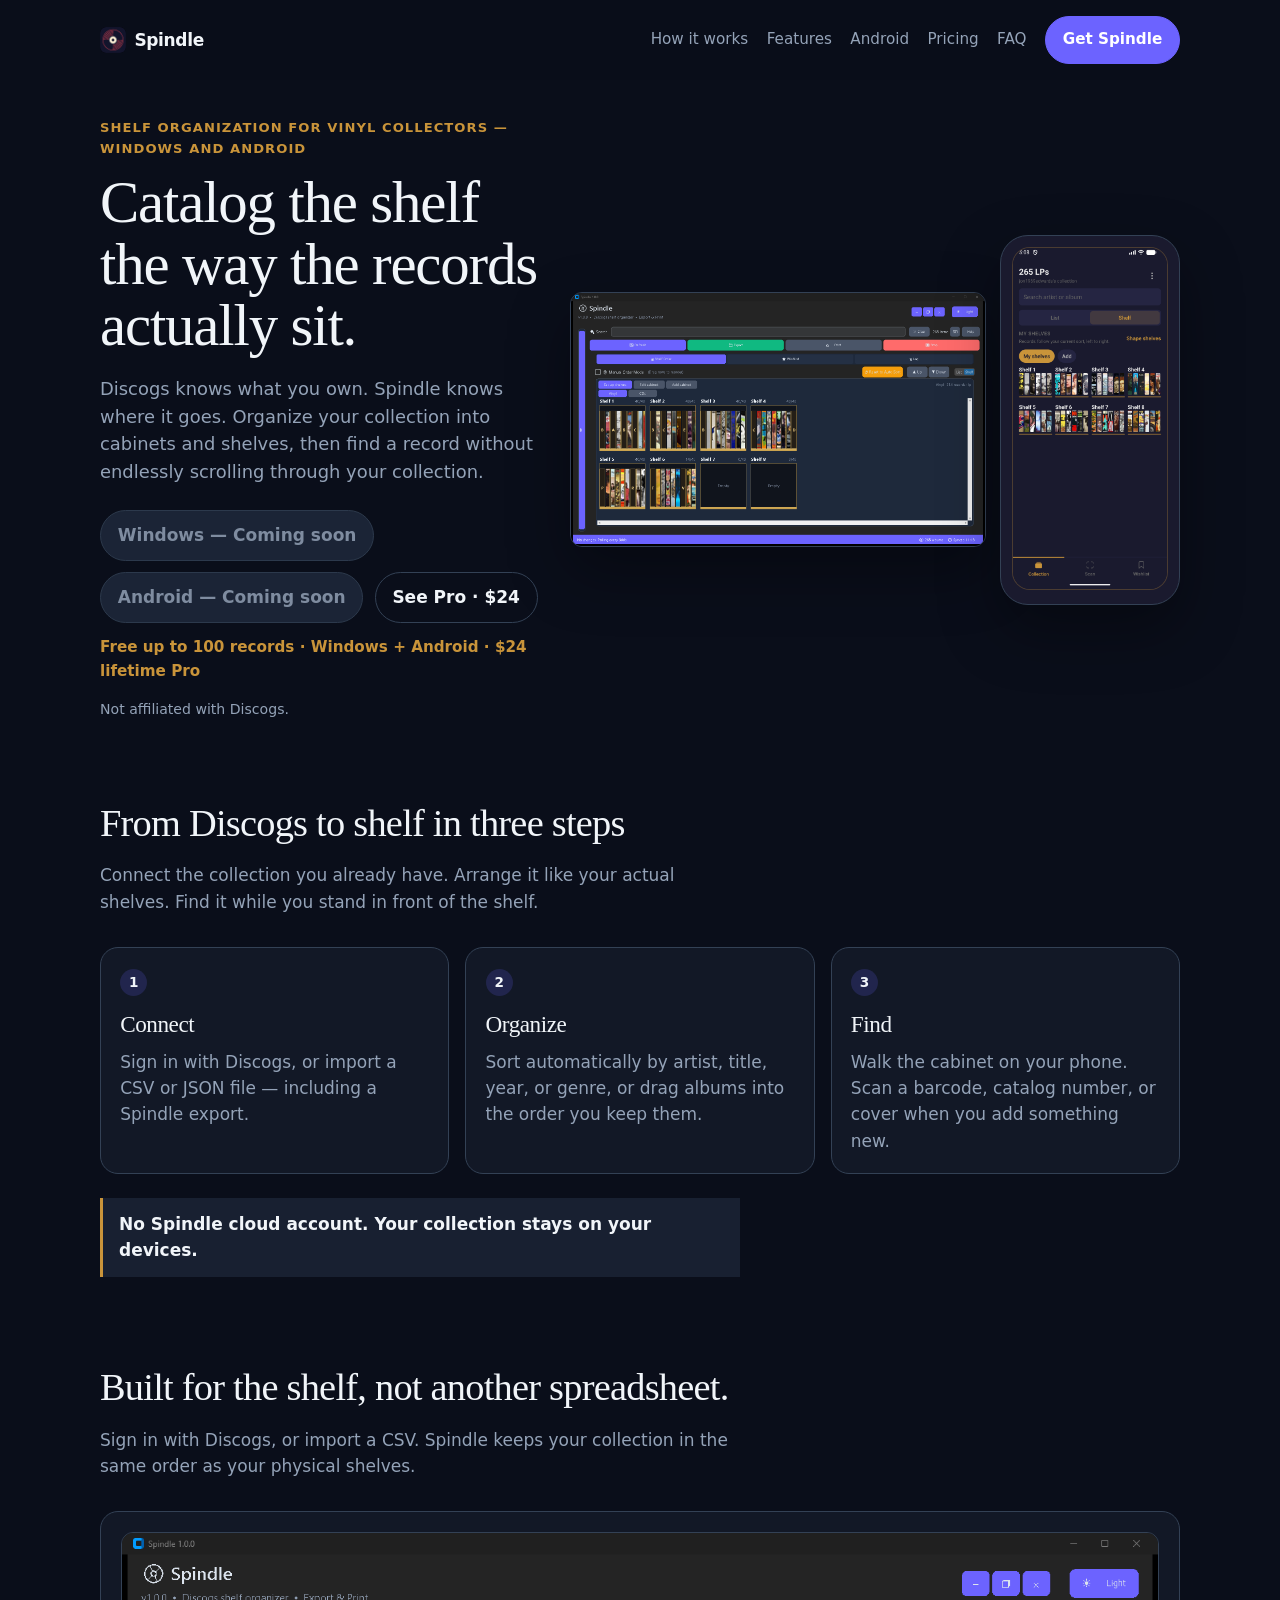
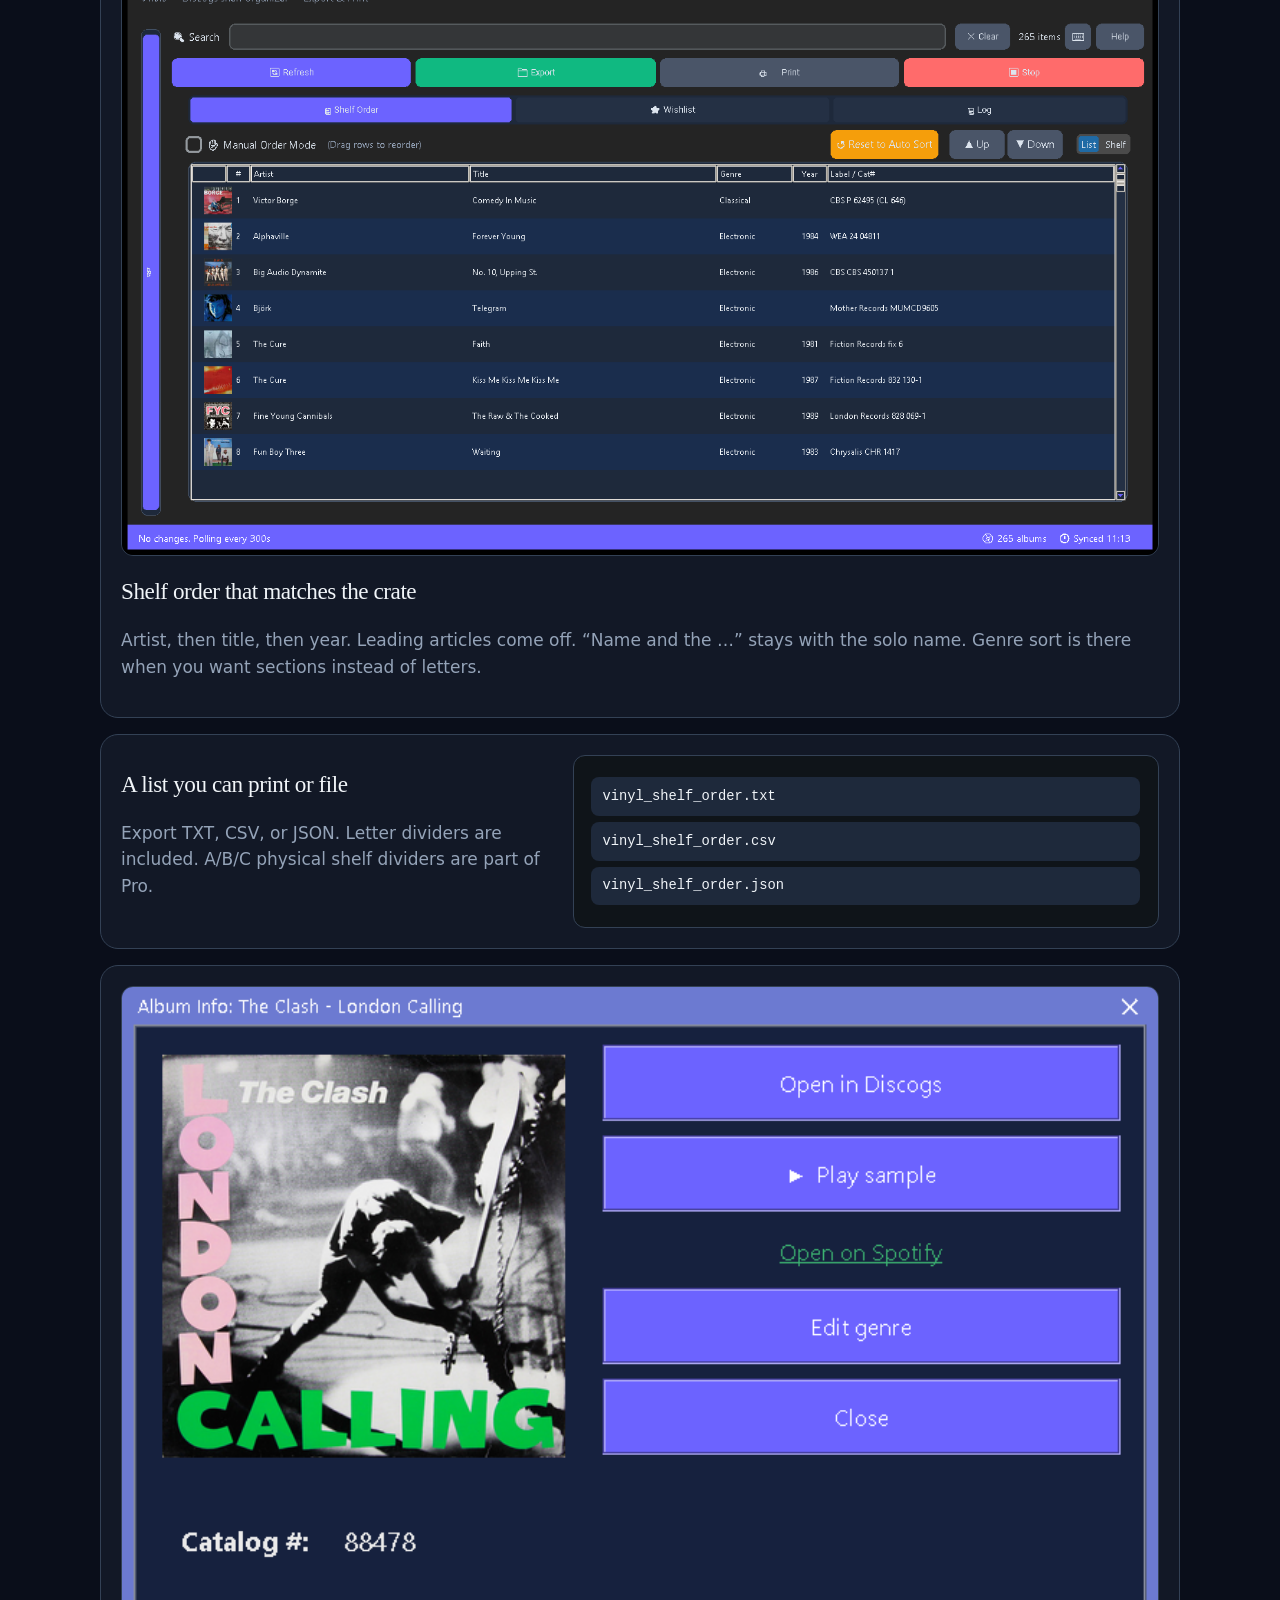
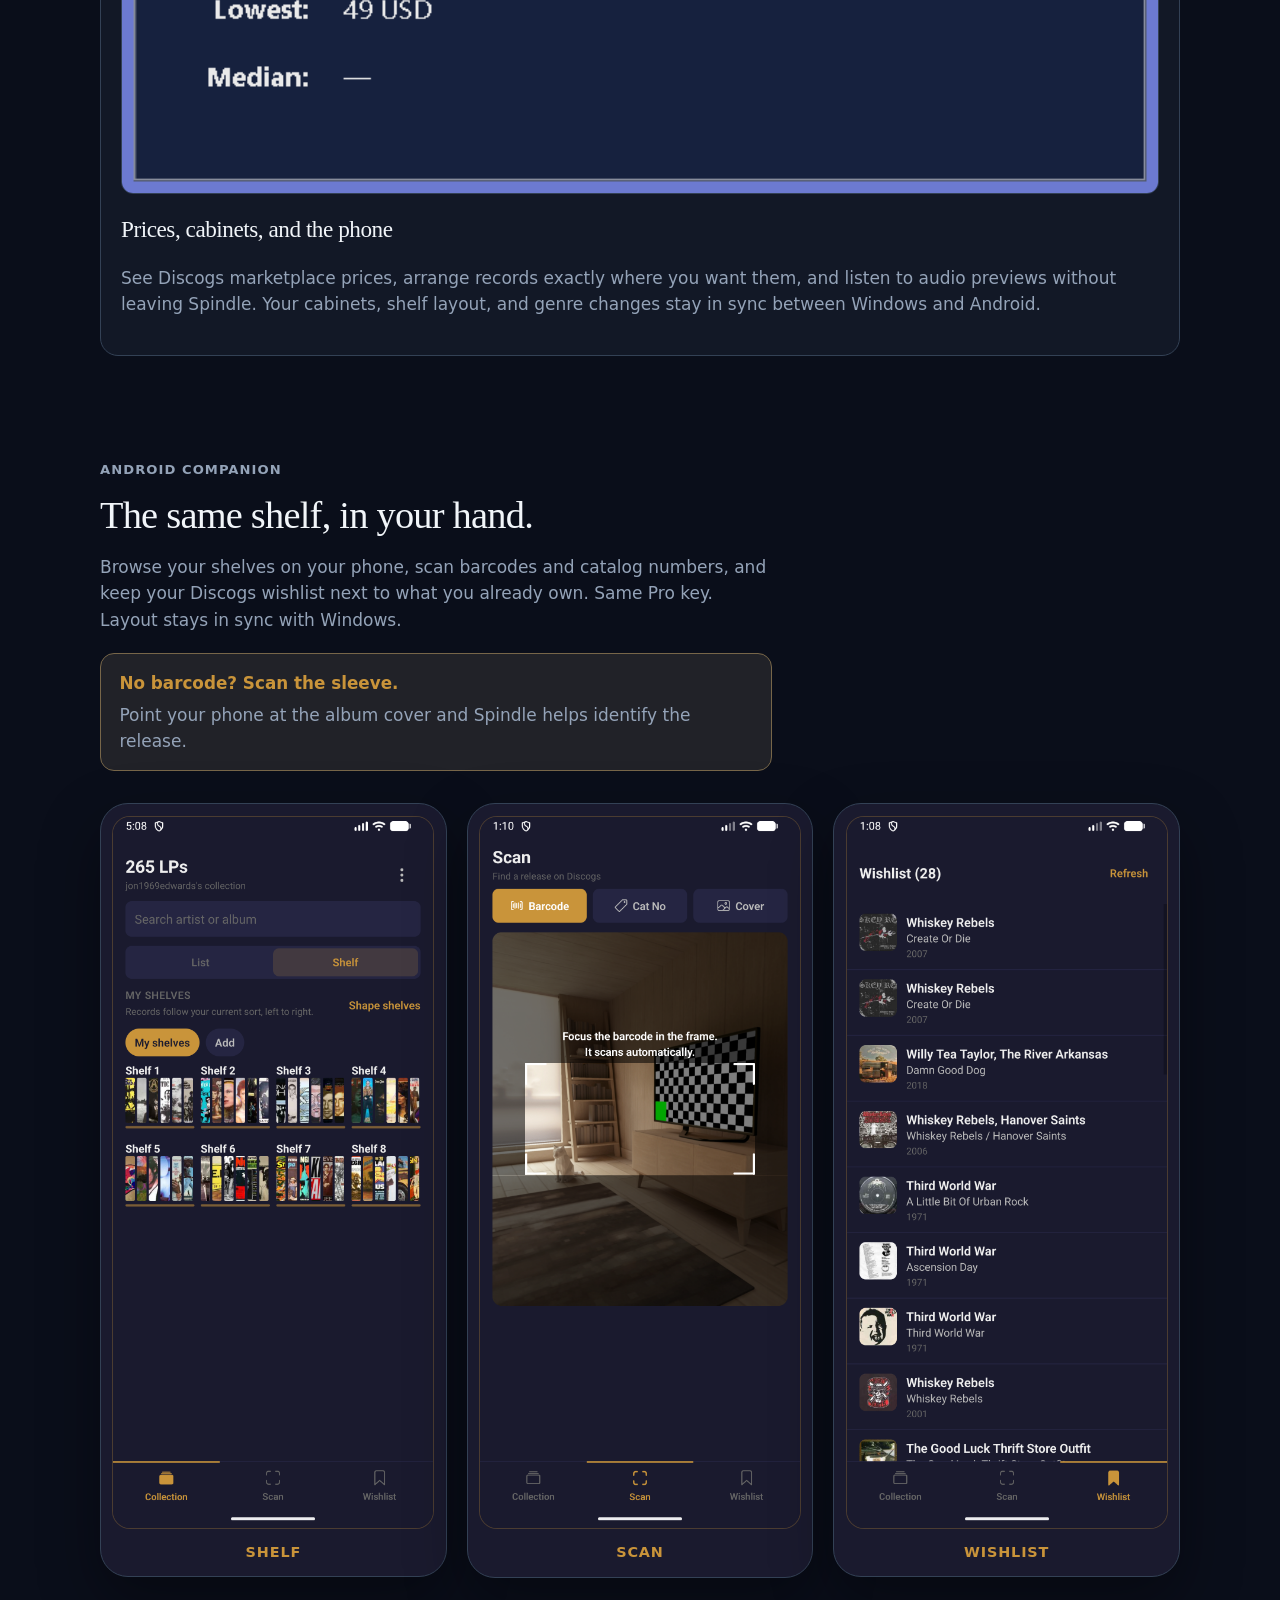
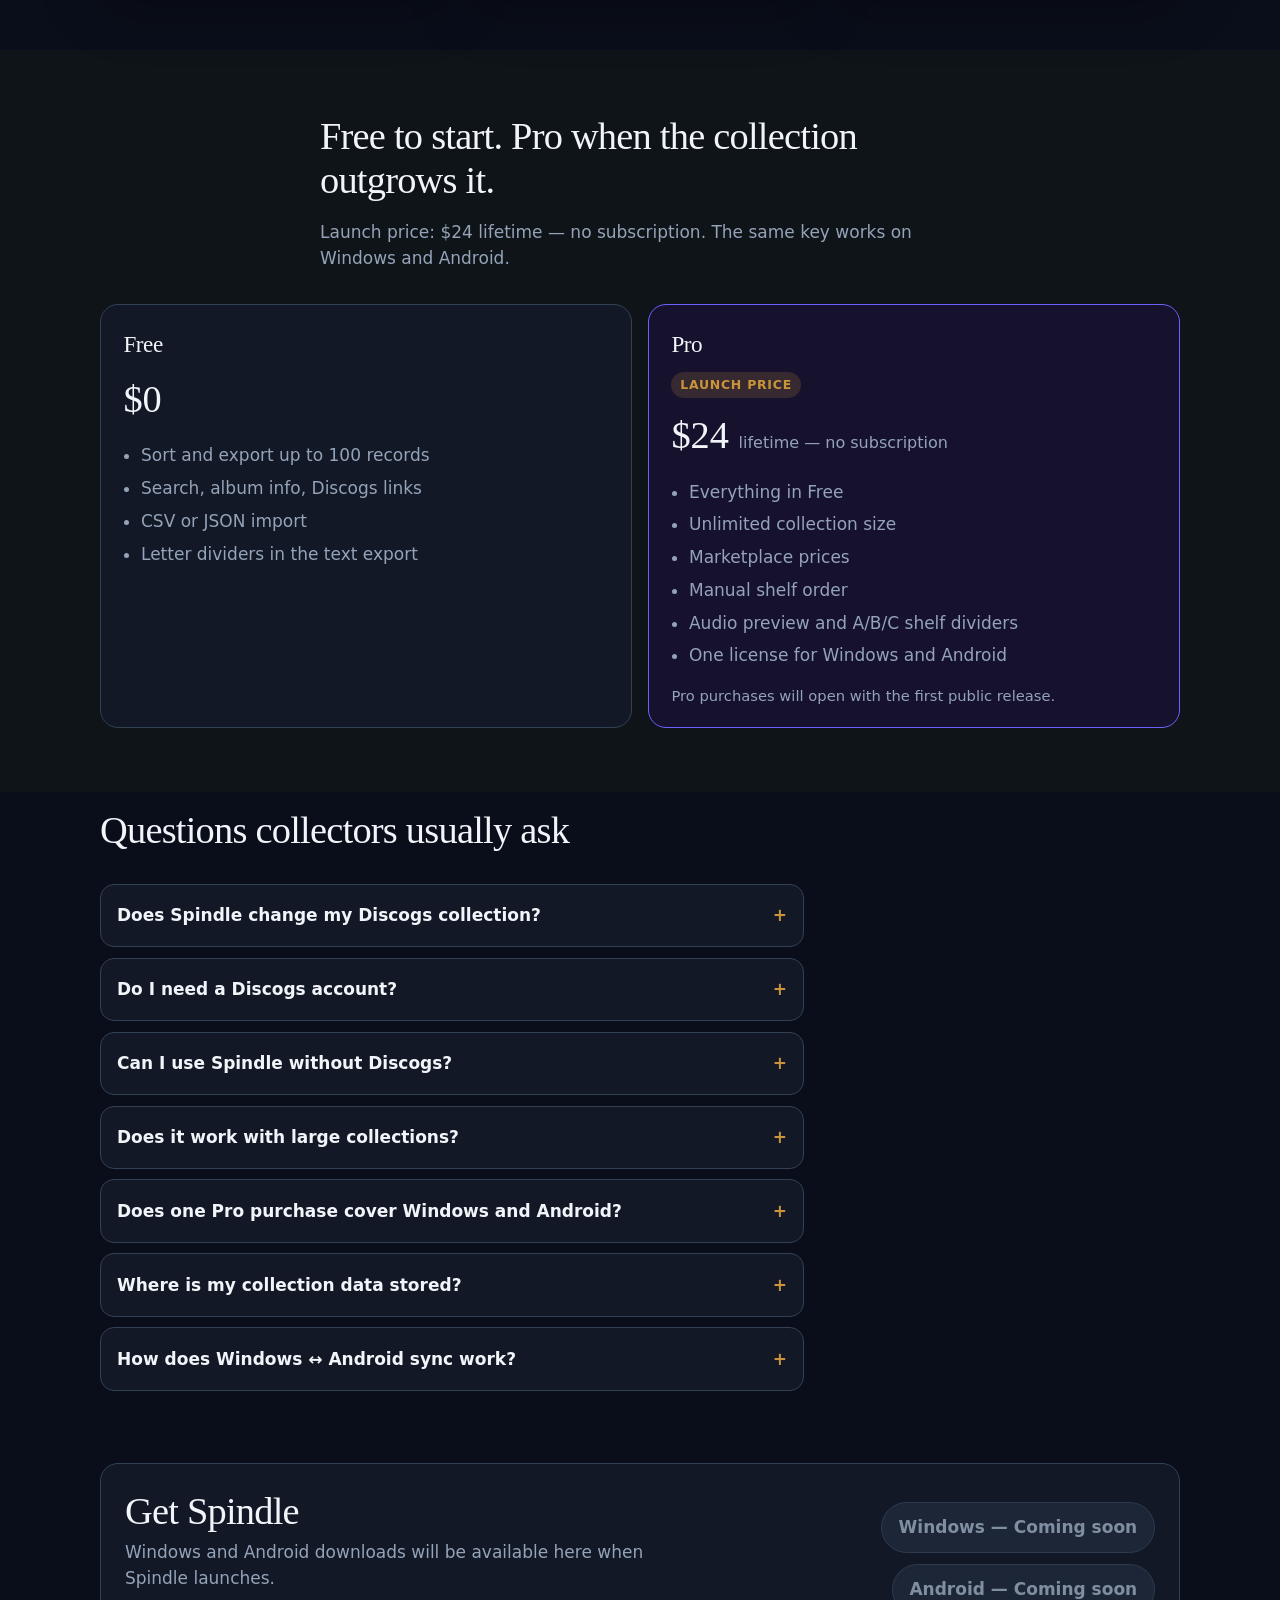
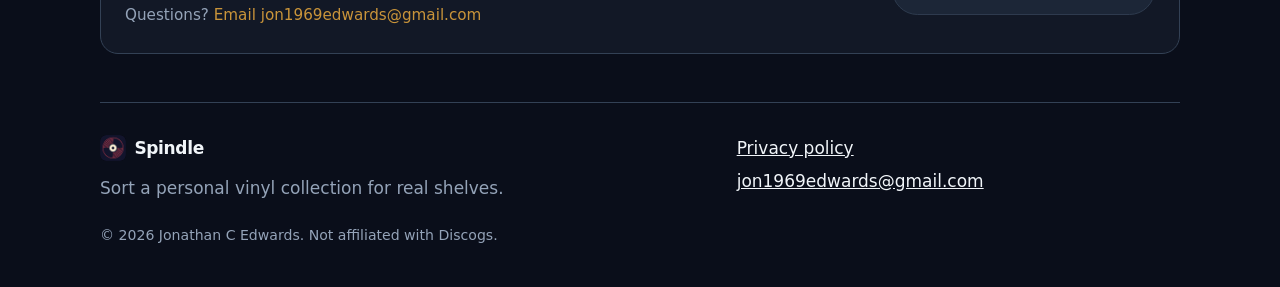
==== index.html @ 43e0a939 "Mark Pro as launch price: $24 lifetime. Co-authored-by: Cursor <cursoragent@cursor.com>" ====
<!DOCTYPE html>
<html lang="en">
<head>
  <meta charset="utf-8">
  <meta name="viewport" content="width=device-width, initial-scale=1">
  <title>Spindle — shelf order for your vinyl collection</title>
  <meta name="description" content="Discogs knows what you own. Spindle knows where it goes. Organize cabinets and shelves on Windows and Android. Free up to 100 records. Pro $24 once. Not affiliated with Discogs.">
  <link rel="canonical" href="https://jon1969edwards.github.io/spindle/">
  <meta name="theme-color" content="#0a0e1a">
  <meta property="og:type" content="website">
  <meta property="og:url" content="https://jon1969edwards.github.io/spindle/">
  <meta property="og:title" content="Spindle — shelf order for your vinyl collection">
  <meta property="og:description" content="Discogs knows what you own. Spindle knows where it goes. Organize cabinets and shelves on Windows and Android. Free up to 100 records. Pro $24 once.">
  <meta property="og:image" content="https://jon1969edwards.github.io/spindle/assets/shelf.png">
  <meta name="twitter:card" content="summary_large_image">
  <meta name="twitter:title" content="Spindle — shelf order for your vinyl collection">
  <meta name="twitter:description" content="Discogs knows what you own. Spindle knows where it goes. Organize cabinets and shelves on Windows and Android. Free up to 100 records. Pro $24 once.">
  <meta name="twitter:image" content="https://jon1969edwards.github.io/spindle/assets/shelf.png">
  <link rel="icon" href="assets/logo-mark.png" type="image/png">
  <link rel="stylesheet" href="styles.css">
</head>
<body>
  <header class="site-header">
    <a class="brand" href="index.html">
      <img class="brand-mark" src="assets/logo-mark.png" alt="">
      Spindle
    </a>
    <button type="button" class="nav-toggle" aria-expanded="false" aria-controls="site-nav" aria-label="Open menu">
      <span class="nav-toggle-bars" aria-hidden="true"></span>
    </button>
    <nav class="nav" id="site-nav">
      <a href="#how">How it works</a>
      <a href="#product">Features</a>
      <a href="#phone">Android</a>
      <a href="#pricing">Pricing</a>
      <a href="#faq">FAQ</a>
      <a class="nav-cta" href="#download">Get Spindle</a>
    </nav>
  </header>

  <main>
    <section class="hero">
      <div class="hero-copy">
        <p class="eyebrow">Shelf organization for vinyl collectors — Windows and Android</p>
        <h1>Catalog the shelf the way the records actually sit.</h1>
        <p class="lede">
          Discogs knows what you own. Spindle knows where it goes.
          Organize your collection into cabinets and shelves, then find a
          record without endlessly scrolling through your collection.
        </p>
        <div class="hero-actions">
          <span class="button button-disabled" aria-disabled="true">Windows — Coming soon</span>
          <span class="button button-disabled" aria-disabled="true">Android — Coming soon</span>
          <a class="button button-ghost" href="#pricing">See Pro · $24</a>
        </div>
        <p class="hero-meta">Free up to 100 records · Windows + Android · $24 lifetime Pro</p>
        <p class="fine">Not affiliated with Discogs.</p>
      </div>
      <div class="hero-pair">
        <a class="zoom" href="assets/shelf.png" data-zoom aria-label="View larger: Spindle cabinet view with record spines on eight shelves">
          <img class="shot" src="assets/shelf.png" alt="Spindle cabinet view with record spines on eight shelves">
        </a>
        <a class="zoom hero-phone" href="assets/phone-cabinet.png" data-zoom aria-label="View larger: Spindle phone cabinet with Kallax-style shelves">
          <span class="phone-frame">
            <img src="assets/phone-cabinet.png" alt="Spindle phone cabinet view with eight Kallax-style shelves">
          </span>
        </a>
      </div>
    </section>

    <section id="how" class="section">
      <div class="section-intro">
        <h2>From Discogs to shelf in three steps</h2>
        <p>Connect the collection you already have. Arrange it like your actual shelves. Find it while you stand in front of the shelf.</p>
      </div>
      <ol class="steps">
        <li>
          <h3>Connect</h3>
          <p>Sign in with Discogs, or import a CSV or JSON file — including a Spindle export.</p>
        </li>
        <li>
          <h3>Organize</h3>
          <p>Sort automatically by artist, title, year, or genre, or drag albums into the order you keep them.</p>
        </li>
        <li>
          <h3>Find</h3>
          <p>Walk the cabinet on your phone. Scan a barcode, catalog number, or cover when you add something new.</p>
        </li>
      </ol>
      <p class="trust-line">No Spindle cloud account. Your collection stays on your devices.</p>
    </section>

    <section id="product" class="section">
      <div class="section-intro">
        <h2>Built for the shelf, not another spreadsheet.</h2>
        <p>Sign in with Discogs, or import a CSV. Spindle keeps your collection in the same order as your physical shelves.</p>
      </div>
      <div class="features">
        <article class="feature">
          <a class="zoom" href="assets/collection-list.png" data-zoom aria-label="View larger: Spindle collection list sorted by artist">
            <img class="shot" src="assets/collection-list.png" alt="Spindle collection list sorted by artist">
          </a>
          <div>
            <h3>Shelf order that matches the crate</h3>
            <p>Artist, then title, then year. Leading articles come off. “Name and the …” stays with the solo name. Genre sort is there when you want sections instead of letters.</p>
          </div>
        </article>
        <article class="feature feature-flip">
          <div class="feature-visual export-card" aria-hidden="true">
            <p class="file">vinyl_shelf_order.txt</p>
            <p class="file">vinyl_shelf_order.csv</p>
            <p class="file">vinyl_shelf_order.json</p>
          </div>
          <div>
            <h3>A list you can print or file</h3>
            <p>Export TXT, CSV, or JSON. Letter dividers are included. A/B/C physical shelf dividers are part of Pro.</p>
          </div>
        </article>
        <article class="feature">
          <a class="zoom" href="assets/album-detail.png" data-zoom aria-label="View larger: Album detail for The Clash, London Calling, with a marketplace low of 49 USD">
            <img class="shot" src="assets/album-detail.png" alt="Album detail for The Clash, London Calling, with a marketplace low of 49 USD">
          </a>
          <div>
            <h3>Prices, cabinets, and the phone</h3>
            <p>See Discogs marketplace prices, arrange records exactly where you want them, and listen to audio previews without leaving Spindle. Your cabinets, shelf layout, and genre changes stay in sync between Windows and Android.</p>
          </div>
        </article>
      </div>
    </section>

    <section id="phone" class="section section-phone">
      <div class="section-intro">
        <p class="eyebrow">Android companion</p>
        <h2>The same shelf, in your hand.</h2>
        <p>
          Browse your shelves on your phone, scan barcodes and catalog numbers,
          and keep your Discogs wishlist next to what you already own. Same Pro
          key. Layout stays in sync with Windows.
        </p>
        <aside class="callout">
          <h3>No barcode? Scan the sleeve.</h3>
          <p>Point your phone at the album cover and Spindle helps identify the release.</p>
        </aside>
      </div>
      <div class="phone-row">
        <figure class="phone-frame">
          <a class="zoom" href="assets/phone-cabinet.png" data-zoom aria-label="View larger: Spindle phone cabinet with Kallax-style shelves">
            <img src="assets/phone-cabinet.png" alt="Spindle phone cabinet view with eight Kallax-style shelves">
          </a>
          <figcaption>Shelf</figcaption>
        </figure>
        <figure class="phone-frame">
          <a class="zoom" href="assets/phone-scan.png" data-zoom aria-label="View larger: Spindle phone barcode scanner pointed at a release">
            <img src="assets/phone-scan.png" alt="Spindle phone barcode scanner pointed at a release">
          </a>
          <figcaption>Scan</figcaption>
        </figure>
        <figure class="phone-frame">
          <a class="zoom" href="assets/phone-wishlist.png" data-zoom aria-label="View larger: Spindle phone wishlist with Discogs wantlist albums">
            <img src="assets/phone-wishlist.png" alt="Spindle phone wishlist with Discogs wantlist albums">
          </a>
          <figcaption>Wishlist</figcaption>
        </figure>
      </div>
    </section>

    <section id="pricing" class="section section-tint">
      <div class="section-intro">
        <h2>Free to start. Pro when the collection outgrows it.</h2>
        <p>Launch price: $24 lifetime — no subscription. The same key works on Windows and Android.</p>
      </div>
      <div class="plans">
        <article class="plan">
          <h3>Free</h3>
          <p class="plan-price">$0</p>
          <ul>
            <li>Sort and export up to 100 records</li>
            <li>Search, album info, Discogs links</li>
            <li>CSV or JSON import</li>
            <li>Letter dividers in the text export</li>
          </ul>
        </article>
        <article class="plan plan-pro">
          <h3>Pro</h3>
          <p class="plan-badge">Launch price</p>
          <p class="plan-price">$24 <span>lifetime — no subscription</span></p>
          <ul>
            <li>Everything in Free</li>
            <li>Unlimited collection size</li>
            <li>Marketplace prices</li>
            <li>Manual shelf order</li>
            <li>Audio preview and A/B/C shelf dividers</li>
            <li>One license for Windows and Android</li>
          </ul>
          <p class="plan-note">Pro purchases will open with the first public release.</p>
        </article>
      </div>
    </section>

    <section id="faq" class="section">
      <div class="section-intro">
        <h2>Questions collectors usually ask</h2>
      </div>
      <div class="faq">
        <details>
          <summary>Does Spindle change my Discogs collection?</summary>
          <p>Spindle does not add or remove records from your Discogs collection. However, when syncing shelf layouts and genre changes between devices, Spindle may update collection notes associated with your records.</p>
        </details>
        <details>
          <summary>Do I need a Discogs account?</summary>
          <p>No. You can import a CSV or JSON file and organize your collection without signing in to Discogs. Discogs sign-in is optional when you want live sync and marketplace prices.</p>
        </details>
        <details>
          <summary>Can I use Spindle without Discogs?</summary>
          <p>Yes. Catalog without Discogs on the phone, or import a spreadsheet. Spindle exports work as-is.</p>
        </details>
        <details>
          <summary>Does it work with large collections?</summary>
          <p>Free covers up to 100 records. Pro unlocks unlimited size for bigger cabinets.</p>
        </details>
        <details>
          <summary>Does one Pro purchase cover Windows and Android?</summary>
          <p>Yes. One $24 key unlocks both. No second subscription.</p>
        </details>
        <details>
          <summary>Where is my collection data stored?</summary>
          <p>On your computer and phone. Spindle does not run a cloud account for your collection. See the <a href="privacy.html">privacy policy</a> for details.</p>
        </details>
        <details>
          <summary>How does Windows ↔ Android sync work?</summary>
          <p>Your cabinets, shelf layout, and genre edits stay aligned between apps. Spindle can use Discogs collection notes as the bridge so you do not need a Spindle server — details are in the app docs when you connect Discogs.</p>
        </details>
      </div>
    </section>

    <section id="download" class="section cta-band">
      <div>
        <h2>Get Spindle</h2>
        <p>Windows and Android downloads will be available here when Spindle launches.</p>
        <p class="cta-contact">Questions? <a href="mailto:jon1969edwards@gmail.com">Email jon1969edwards@gmail.com</a></p>
      </div>
      <div class="cta-actions">
        <span class="button button-disabled" aria-disabled="true">Windows — Coming soon</span>
        <span class="button button-disabled" aria-disabled="true">Android — Coming soon</span>
      </div>
    </section>
  </main>

  <footer class="site-footer">
    <div>
      <a class="brand" href="index.html">
        <img class="brand-mark" src="assets/logo-mark.png" alt="">
        Spindle
      </a>
      <p>Sort a personal vinyl collection for real shelves.</p>
    </div>
    <div>
      <a href="privacy.html">Privacy policy</a>
      <a href="mailto:jon1969edwards@gmail.com">jon1969edwards@gmail.com</a>
    </div>
    <p class="fine">© 2026 Jonathan C Edwards. Not affiliated with Discogs.</p>
  </footer>

  <dialog class="lightbox" id="lightbox" aria-label="Enlarged screenshot">
    <button type="button" class="lightbox-close" aria-label="Close">Close</button>
    <img alt="">
  </dialog>
  <script>
    (function () {
      var box = document.getElementById("lightbox");
      var img = box.querySelector("img");
      var closeBtn = box.querySelector(".lightbox-close");
      document.querySelectorAll("[data-zoom]").forEach(function (link) {
        link.addEventListener("click", function (event) {
          event.preventDefault();
          var thumb = link.querySelector("img");
          img.src = link.getAttribute("href");
          img.alt = thumb ? thumb.getAttribute("alt") || "" : "";
          box.showModal();
        });
      });
      closeBtn.addEventListener("click", function () { box.close(); });
      box.addEventListener("click", function (event) {
        if (event.target === box) box.close();
      });
      box.addEventListener("close", function () {
        img.removeAttribute("src");
        img.alt = "";
      });

      var toggle = document.querySelector(".nav-toggle");
      var nav = document.getElementById("site-nav");
      if (toggle && nav) {
        function setOpen(open) {
          toggle.setAttribute("aria-expanded", open ? "true" : "false");
          toggle.setAttribute("aria-label", open ? "Close menu" : "Open menu");
          document.body.classList.toggle("nav-open", open);
        }
        toggle.addEventListener("click", function () {
          setOpen(toggle.getAttribute("aria-expanded") !== "true");
        });
        nav.querySelectorAll("a").forEach(function (link) {
          link.addEventListener("click", function () { setOpen(false); });
        });
      }
    })();
  </script>
</body>
</html>
---- styles.css ----
:root {
  color-scheme: dark;
  --bg: #0a0e1a;
  --paper: #121826;
  --panel: #1e293b;
  --ink: #f1f5f9;
  --muted: #94a3b8;
  --line: #334155;
  --gold: #c9943a;
  --accent: #6c63ff;
  --accent-hover: #5a52d5;
  --shadow: 0 24px 60px rgba(0, 0, 0, 0.35);
  --sans: "Segoe UI", system-ui, sans-serif;
  --serif: Georgia, "Iowan Old Style", Palatino, serif;
}

* { box-sizing: border-box; }

html { scroll-behavior: smooth; }

#product,
#phone,
#pricing,
#download,
#how,
#faq {
  scroll-margin-top: 5.25rem;
}

body {
  margin: 0;
  background: var(--bg);
  color: var(--ink);
  font: 17px/1.55 var(--sans);
}

a { color: inherit; }

a:focus-visible,
.button:focus-visible {
  outline: 2px solid var(--accent);
  outline-offset: 3px;
}

img { max-width: 100%; }

.site-header,
.site-footer,
.hero,
.section {
  width: min(1080px, calc(100% - 2.5rem));
  margin-inline: auto;
}

.site-header {
  display: flex;
  align-items: center;
  justify-content: space-between;
  gap: 1rem;
  padding: 1rem 0;
  position: sticky;
  top: 0;
  z-index: 2;
  background: color-mix(in srgb, var(--bg) 92%, transparent);
  backdrop-filter: blur(10px);
  flex-wrap: wrap;
}

.brand {
  display: inline-flex;
  align-items: center;
  gap: 0.55rem;
  color: var(--ink);
  text-decoration: none;
  font-weight: 700;
  letter-spacing: -0.02em;
}

.brand-mark {
  width: 1.6rem;
  height: 1.6rem;
  border-radius: 6px;
  display: block;
}

.nav-toggle {
  display: none;
  width: 2.5rem;
  height: 2.5rem;
  margin-left: auto;
  padding: 0;
  border: 1px solid var(--line);
  border-radius: 10px;
  background: var(--panel);
  color: var(--ink);
  cursor: pointer;
  align-items: center;
  justify-content: center;
}

.nav-toggle:focus-visible {
  outline: 2px solid var(--accent);
  outline-offset: 3px;
}

.nav-toggle-bars,
.nav-toggle-bars::before,
.nav-toggle-bars::after {
  display: block;
  width: 1.1rem;
  height: 2px;
  background: var(--ink);
  border-radius: 1px;
  transition: transform 0.15s ease, opacity 0.15s ease;
}

.nav-toggle-bars {
  position: relative;
}

.nav-toggle-bars::before,
.nav-toggle-bars::after {
  content: "";
  position: absolute;
  left: 0;
}

.nav-toggle-bars::before { top: -6px; }
.nav-toggle-bars::after { top: 6px; }

body.nav-open .nav-toggle-bars {
  background: transparent;
}

body.nav-open .nav-toggle-bars::before {
  top: 0;
  transform: rotate(45deg);
}

body.nav-open .nav-toggle-bars::after {
  top: 0;
  transform: rotate(-45deg);
}

.nav {
  display: flex;
  align-items: center;
  gap: 1.15rem;
  font-size: 0.95rem;
}

.nav a { color: var(--muted); text-decoration: none; }
.nav a:hover { color: var(--ink); }

.nav-cta,
.button {
  display: inline-flex;
  align-items: center;
  justify-content: center;
  padding: 0.7rem 1.05rem;
  border-radius: 999px;
  background: var(--accent);
  color: #fff !important;
  text-decoration: none;
  font-weight: 650;
  border: 1px solid var(--accent);
}

.button-ghost {
  background: transparent;
  color: var(--ink) !important;
  border-color: var(--line);
}

.button:hover { background: var(--accent-hover); border-color: var(--accent-hover); }
.button-ghost:hover { background: var(--panel); }

.button-disabled,
.button[aria-disabled="true"] {
  background: var(--panel);
  border-color: var(--line);
  color: var(--muted) !important;
  cursor: not-allowed;
  opacity: 0.85;
  pointer-events: none;
  user-select: none;
}

.button-disabled:hover,
.button[aria-disabled="true"]:hover {
  background: var(--panel);
  border-color: var(--line);
}

.hero {
  display: grid;
  grid-template-columns: minmax(16rem, 0.92fr) minmax(0, 1.28fr);
  gap: 2rem;
  align-items: center;
  padding: 2.4rem 0 4rem;
}

.eyebrow {
  margin: 0 0 0.8rem;
  color: var(--gold);
  font-size: 0.82rem;
  font-weight: 700;
  letter-spacing: 0.08em;
  text-transform: uppercase;
}

h1, h2, h3 { font-family: var(--serif); font-weight: 500; letter-spacing: -0.02em; }

h1 {
  margin: 0;
  font-size: clamp(2.4rem, 4.6vw, 3.7rem);
  line-height: 1.05;
}

.lede {
  margin: 1.1rem 0 0;
  max-width: 38rem;
  color: var(--muted);
  font-size: 1.12rem;
}

.hero-actions {
  display: flex;
  flex-wrap: wrap;
  gap: 0.7rem;
  margin-top: 1.5rem;
}

.hero-meta {
  margin: 0.85rem 0 0;
  max-width: 38rem;
  color: var(--gold);
  font-size: 0.95rem;
  font-weight: 600;
}

.fine {
  margin: 1rem 0 0;
  color: var(--muted);
  font-size: 0.88rem;
}

.shot {
  display: block;
  width: 100%;
  height: auto;
  border-radius: 12px;
  border: 1px solid var(--line);
  background: #0a0e1a;
  box-shadow: var(--shadow);
}

.hero-pair {
  display: grid;
  grid-template-columns: minmax(0, 1fr) minmax(8.5rem, 11.25rem);
  gap: 0.9rem;
  align-items: center;
}

.hero-phone {
  align-self: stretch;
  display: flex;
}

.hero-phone .phone-frame {
  display: flex;
  flex-direction: column;
  justify-content: center;
  height: 100%;
}

.zoom {
  display: block;
  color: inherit;
  text-decoration: none;
  cursor: zoom-in;
  border-radius: inherit;
}

.zoom:hover img {
  filter: brightness(1.07);
}

.zoom:focus-visible {
  outline: 2px solid var(--accent);
  outline-offset: 3px;
}

.lightbox {
  position: relative;
  max-width: min(96vw, 1400px);
  max-height: 94vh;
  margin: auto;
  padding: 2.4rem 1.1rem 1.1rem;
  border: 1px solid var(--line);
  border-radius: 14px;
  background: #0a0e1a;
  color: var(--ink);
}

.lightbox::backdrop {
  background: rgba(4, 6, 14, 0.82);
}

.lightbox img {
  display: block;
  max-width: min(92vw, 1360px);
  max-height: calc(94vh - 3.2rem);
  width: auto;
  height: auto;
  margin: 0 auto;
  border-radius: 8px;
}

.lightbox-close {
  position: absolute;
  top: 0.45rem;
  right: 0.55rem;
  padding: 0.25rem 0.55rem;
  border: 0;
  border-radius: 999px;
  background: var(--panel);
  color: var(--ink);
  font: 0.85rem/1.2 var(--sans);
  cursor: pointer;
}

.lightbox-close:hover {
  background: var(--accent);
  color: #fff;
}

.section { padding: 1rem 0 4.5rem; }

.section-tint {
  width: 100%;
  max-width: none;
  padding: 4rem 0;
  background: #0f1419;
}

.section-tint .section-intro,
.section-tint .plans {
  width: min(1080px, calc(100% - 2.5rem));
  margin-inline: auto;
}

.section-intro { max-width: 40rem; margin-bottom: 2rem; }

h2 { margin: 0 0 0.6rem; font-size: clamp(1.8rem, 3vw, 2.5rem); line-height: 1.15; }
h3 { margin: 0 0 0.45rem; font-size: 1.45rem; }

.section-intro p,
.feature p,
.plan li,
.steps p,
.faq p,
.cta-band p { color: var(--muted); }

.steps {
  list-style: none;
  margin: 0;
  padding: 0;
  display: grid;
  grid-template-columns: repeat(3, minmax(0, 1fr));
  gap: 1rem;
  counter-reset: step;
}

.steps li {
  position: relative;
  padding: 1.25rem 1.2rem 1.15rem;
  border: 1px solid var(--line);
  border-radius: 18px;
  background: var(--paper);
  counter-increment: step;
}

.steps li::before {
  content: counter(step);
  display: inline-flex;
  align-items: center;
  justify-content: center;
  width: 1.7rem;
  height: 1.7rem;
  margin-bottom: 0.7rem;
  border-radius: 999px;
  background: var(--accent-muted, rgba(108, 99, 255, 0.18));
  color: var(--ink);
  font-family: var(--sans);
  font-size: 0.85rem;
  font-weight: 700;
}

.steps h3 { margin-bottom: 0.35rem; }
.steps p { margin: 0; }

.trust-line {
  margin: 1.5rem 0 0;
  padding: 0.85rem 1rem;
  max-width: 40rem;
  border-left: 3px solid var(--gold);
  background: color-mix(in srgb, var(--panel) 70%, transparent);
  color: var(--ink);
  font-weight: 600;
}

.faq {
  display: grid;
  gap: 0.65rem;
  max-width: 44rem;
}

.faq details {
  border: 1px solid var(--line);
  border-radius: 14px;
  background: var(--paper);
  padding: 0.15rem 1rem 0.15rem;
}

.faq summary {
  cursor: pointer;
  list-style: none;
  padding: 0.95rem 0;
  font-weight: 650;
}

.faq summary::-webkit-details-marker { display: none; }

.faq summary::after {
  content: "+";
  float: right;
  color: var(--gold);
  font-weight: 700;
}

.faq details[open] summary::after { content: "–"; }

.faq p {
  margin: 0 0 1rem;
  padding-right: 1rem;
}

.faq a { color: var(--gold); }

.features { display: grid; gap: 1rem; }

.feature {
  display: grid;
  grid-template-columns: 1fr;
  gap: 1.15rem;
  align-items: center;
  padding: 1.25rem;
  border: 1px solid var(--line);
  border-radius: 18px;
  background: var(--paper);
}

.feature-flip { grid-template-columns: 0.85fr 1.15fr; }
.feature-flip .feature-visual { order: 2; }

.feature-visual {
  min-height: 150px;
  padding: 1rem 1.1rem;
  border-radius: 12px;
  background: #0f1419;
  border: 1px solid var(--line);
}

.feature .shot {
  box-shadow: none;
}

.export-card p {
  margin: 0.35rem 0;
  color: var(--ink);
}

.section-phone {
  padding-top: 2rem;
}

.section-phone .section-intro {
  max-width: 42rem;
}

.callout {
  margin: 1.25rem 0 0;
  max-width: 42rem;
  padding: 1rem 1.15rem;
  border: 1px solid color-mix(in srgb, var(--gold) 45%, var(--line));
  border-radius: 14px;
  background: color-mix(in srgb, var(--gold) 8%, var(--paper));
}

.callout h3 {
  margin: 0 0 0.35rem;
  font-family: var(--sans);
  font-size: 1.05rem;
  font-weight: 700;
  color: var(--gold);
  letter-spacing: 0;
}

.callout p {
  margin: 0;
  color: var(--muted);
}

.phone-row {
  display: grid;
  grid-template-columns: repeat(3, minmax(0, 1fr));
  gap: 1.25rem;
  align-items: start;
}

.phone-frame {
  display: block;
  margin: 0;
  padding: 0.7rem 0.7rem 0.85rem;
  border-radius: 28px;
  border: 1px solid var(--line);
  background: #1a1a2e;
  box-shadow: var(--shadow);
}

.phone-frame img {
  display: block;
  width: 100%;
  height: auto;
  border-radius: 18px;
  border: 1px solid rgba(201, 148, 58, 0.28);
  background: #1a1a2e;
}

.phone-frame figcaption {
  margin: 0.7rem 0 0;
  text-align: center;
  color: var(--gold);
  font-size: 0.9rem;
  font-weight: 700;
  letter-spacing: 0.06em;
  text-transform: uppercase;
}

.file {
  padding: 0.55rem 0.7rem;
  border-radius: 8px;
  background: var(--panel);
  font-family: Consolas, "Courier New", monospace;
  font-size: 0.86rem !important;
}

.plans {
  display: grid;
  grid-template-columns: 1fr 1fr;
  gap: 1rem;
}

.plan {
  padding: 1.4rem 1.4rem 1.2rem;
  border: 1px solid var(--line);
  border-radius: 18px;
  background: var(--paper);
}

.plan-pro {
  background: #16122e;
  color: var(--ink);
  border-color: var(--accent);
}

.plan-badge {
  display: inline-block;
  margin: 0 0 0.35rem;
  padding: 0.2rem 0.55rem;
  border-radius: 999px;
  background: color-mix(in srgb, var(--gold) 18%, transparent);
  color: var(--gold);
  font-size: 0.78rem;
  font-weight: 700;
  letter-spacing: 0.06em;
  text-transform: uppercase;
}

.plan-pro li,
.plan-pro .plan-note { color: var(--muted); }

.plan-price {
  margin: 0.2rem 0 0.8rem;
  font-family: var(--serif);
  font-size: 2.4rem;
  color: var(--ink);
}

.plan-price span {
  font-family: var(--sans);
  font-size: 1rem;
  color: var(--muted);
}

.plan ul { margin: 0; padding-left: 1.1rem; }
.plan li { margin: 0.4rem 0; }
.plan-note { margin: 1rem 0 0; font-size: 0.92rem; }

.cta-band {
  display: flex;
  align-items: center;
  justify-content: space-between;
  gap: 1.5rem;
  margin-bottom: 3rem;
  padding: 1.6rem 1.5rem;
  border-radius: 18px;
  border: 1px solid var(--line);
  background: var(--paper);
}

.cta-band h2 { margin-bottom: 0.35rem; }
.cta-band p { margin: 0; max-width: 38rem; }

.cta-contact {
  margin-top: 0.75rem !important;
  font-size: 0.95rem;
}

.cta-contact a {
  color: var(--gold);
  text-decoration: none;
}

.cta-contact a:hover { text-decoration: underline; }

.cta-actions {
  display: flex;
  flex-wrap: wrap;
  gap: 0.7rem;
  justify-content: flex-end;
}

.site-footer {
  display: grid;
  grid-template-columns: 1.4fr 1fr;
  gap: 1rem;
  padding: 2rem 0 2.5rem;
  border-top: 1px solid var(--line);
}

.site-footer p { margin: 0.45rem 0 0; color: var(--muted); }

.site-footer div:last-of-type {
  display: flex;
  flex-direction: column;
  gap: 0.4rem;
}

.site-footer .fine { grid-column: 1 / -1; }

.page {
  width: min(760px, calc(100% - 2.5rem));
  margin: 2rem auto 4rem;
}

.page h1 { font-size: clamp(2.2rem, 4vw, 3.2rem); }
.page h2 {
  margin-top: 2rem;
  font-size: 1.45rem;
}
.page a { color: var(--gold); }

@media (max-width: 800px) {
  .hero,
  .feature,
  .feature-flip,
  .phone-row,
  .plans,
  .steps,
  .cta-band,
  .site-footer {
    grid-template-columns: 1fr;
    display: grid;
  }

  .hero-pair {
    grid-template-columns: minmax(0, 1fr) 6.75rem;
  }

  .phone-frame {
    max-width: 22rem;
    margin-inline: auto;
  }

  .hero-phone .phone-frame {
    max-width: none;
    margin-inline: 0;
  }

  .feature-flip .feature-visual { order: 0; }

  .site-header {
    align-items: center;
    flex-wrap: nowrap;
  }

  .nav-toggle { display: inline-flex; }

  .nav {
    display: none;
    flex-direction: column;
    align-items: stretch;
    gap: 0.15rem;
    width: 100%;
    padding: 0.35rem 0 0.5rem;
    border-top: 1px solid var(--line);
  }

  body.nav-open .nav { display: flex; }

  .nav a {
    padding: 0.7rem 0.35rem;
    font-size: 1rem;
  }

  .nav .nav-cta {
    margin-top: 0.35rem;
    width: 100%;
  }

  .hero { padding-top: 1.4rem; }
}
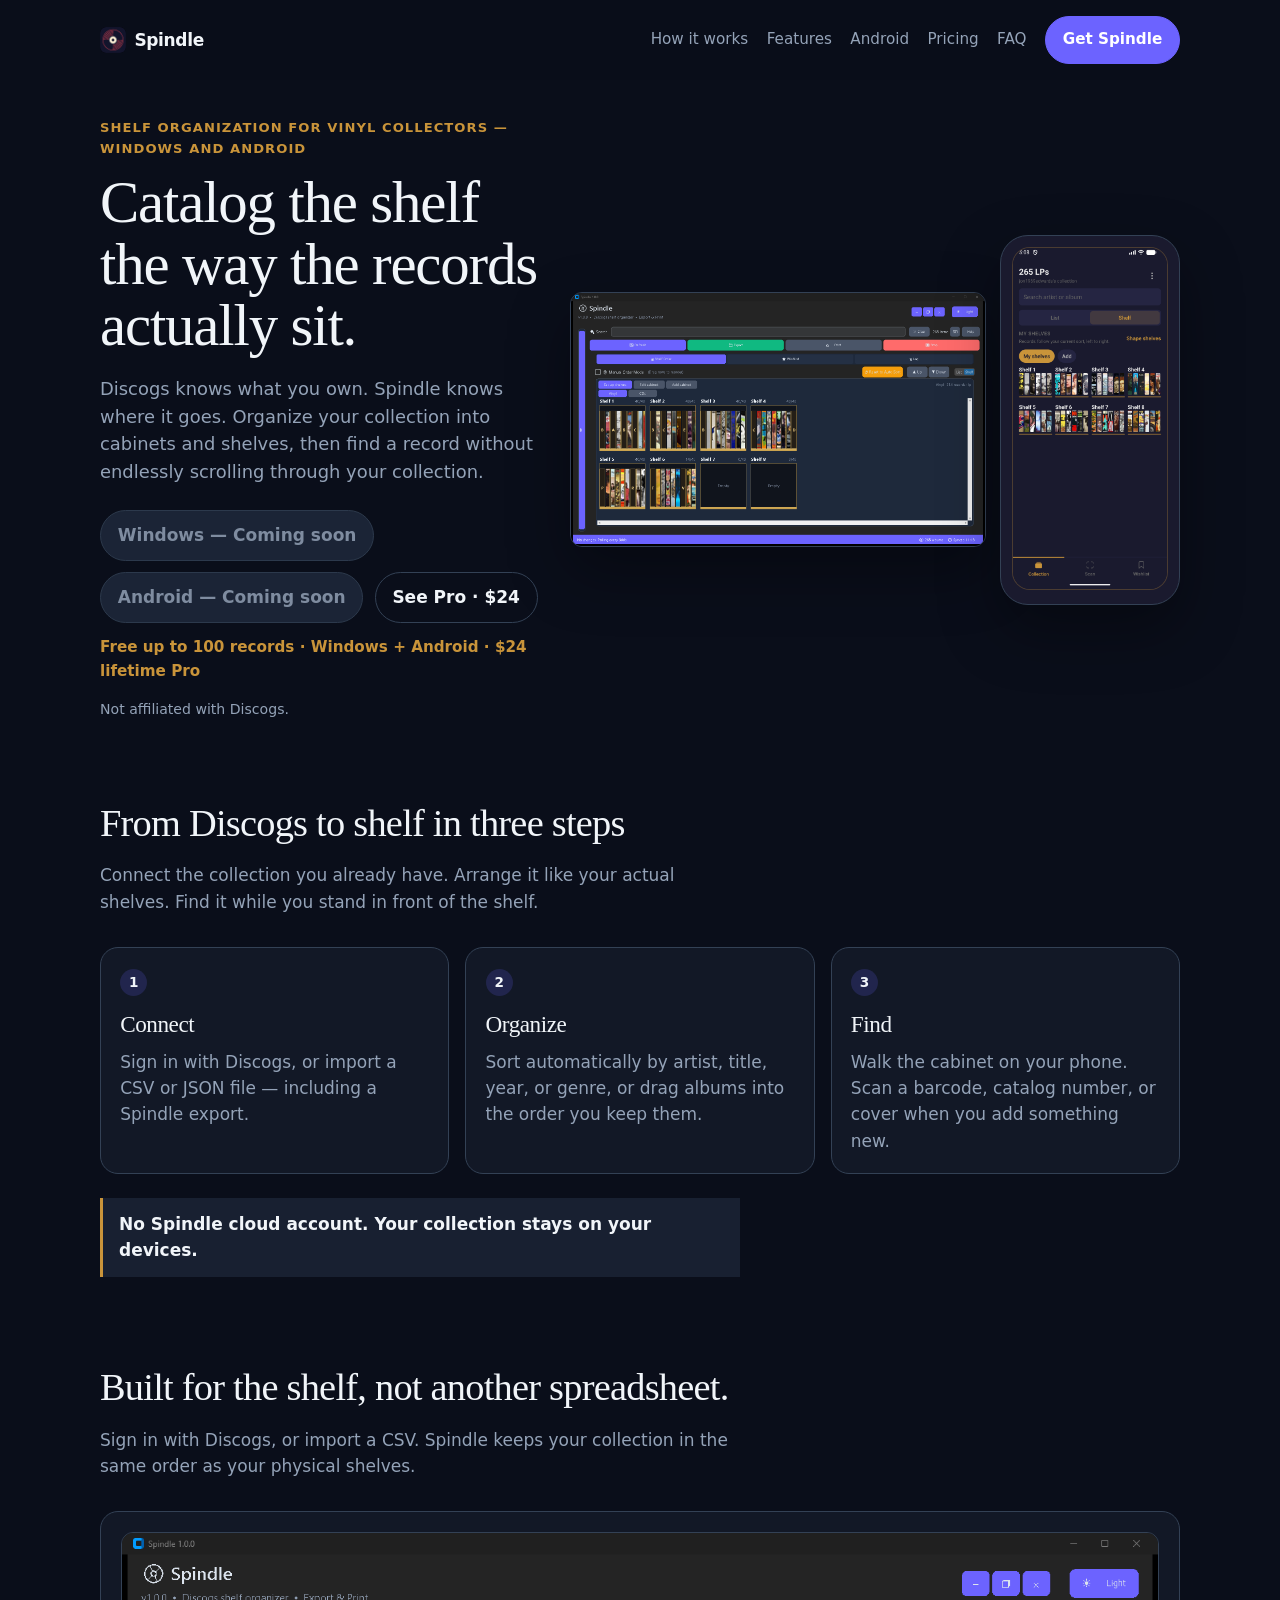
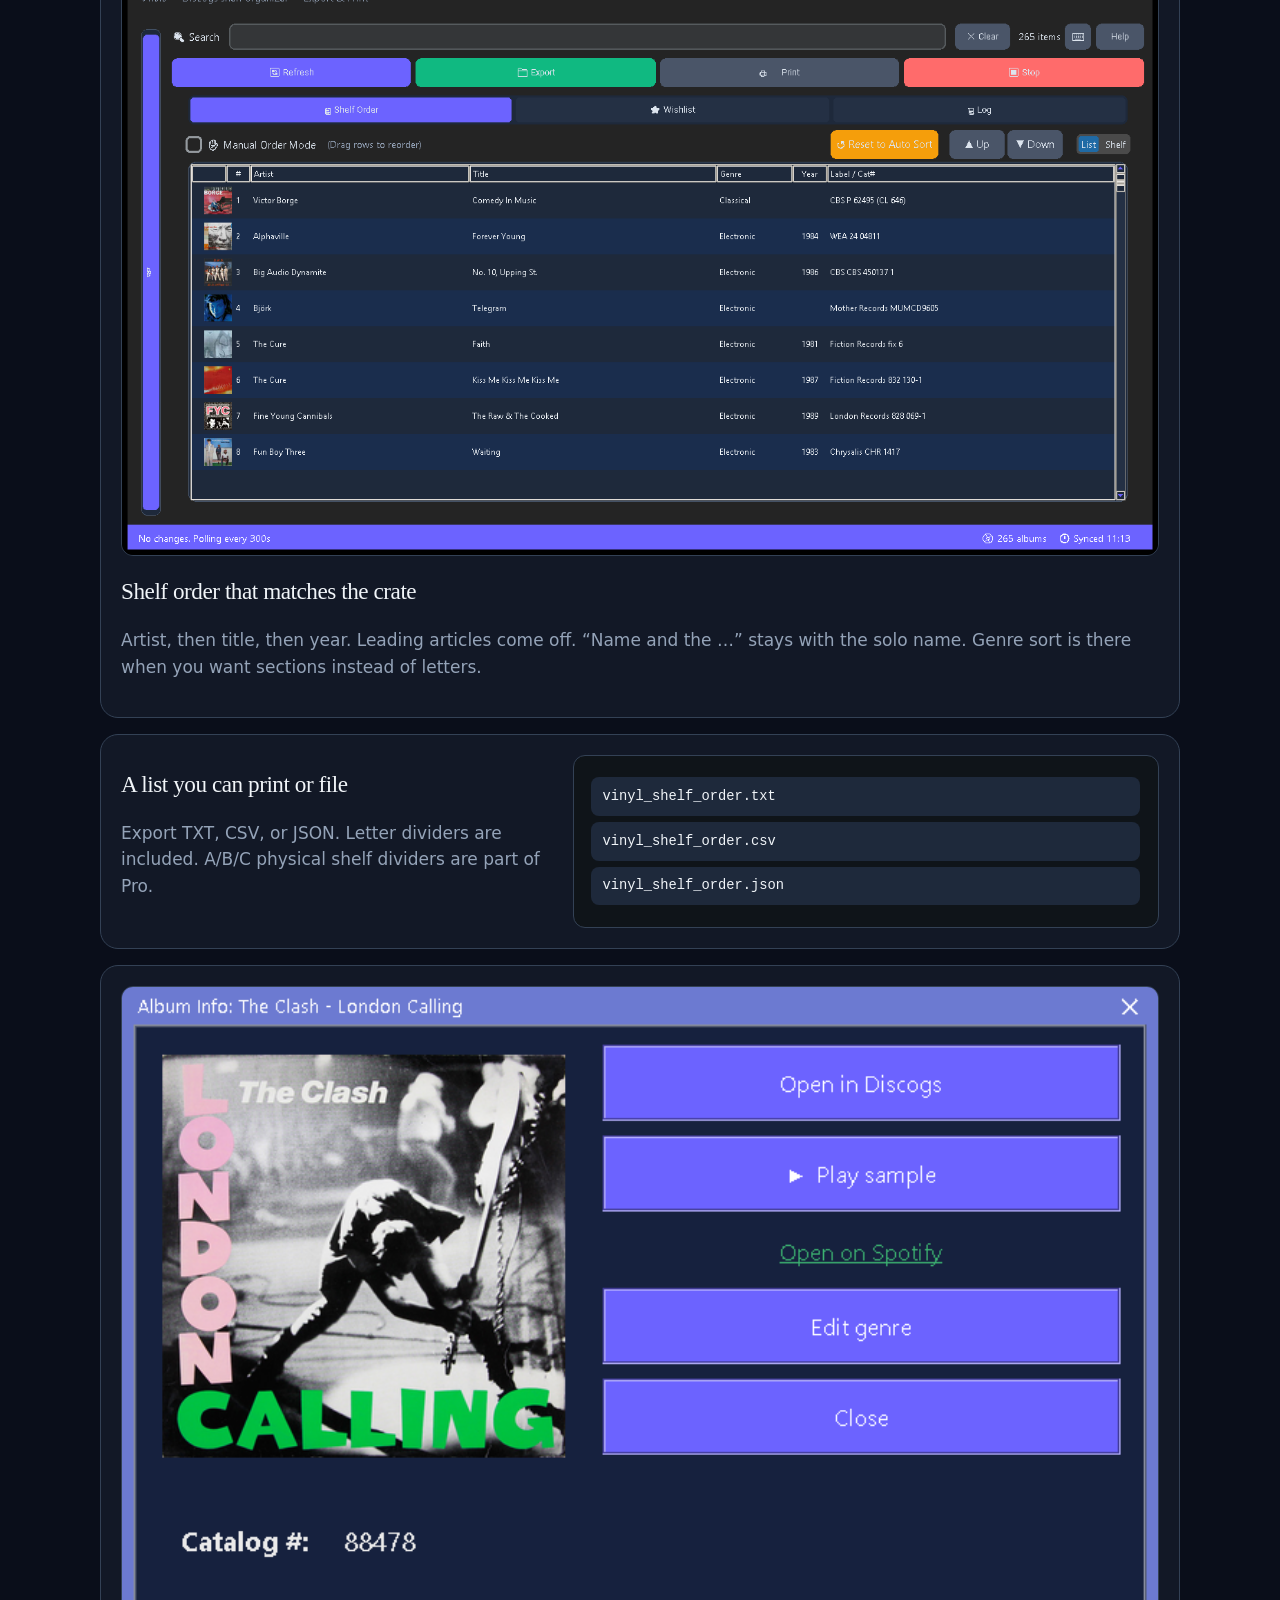
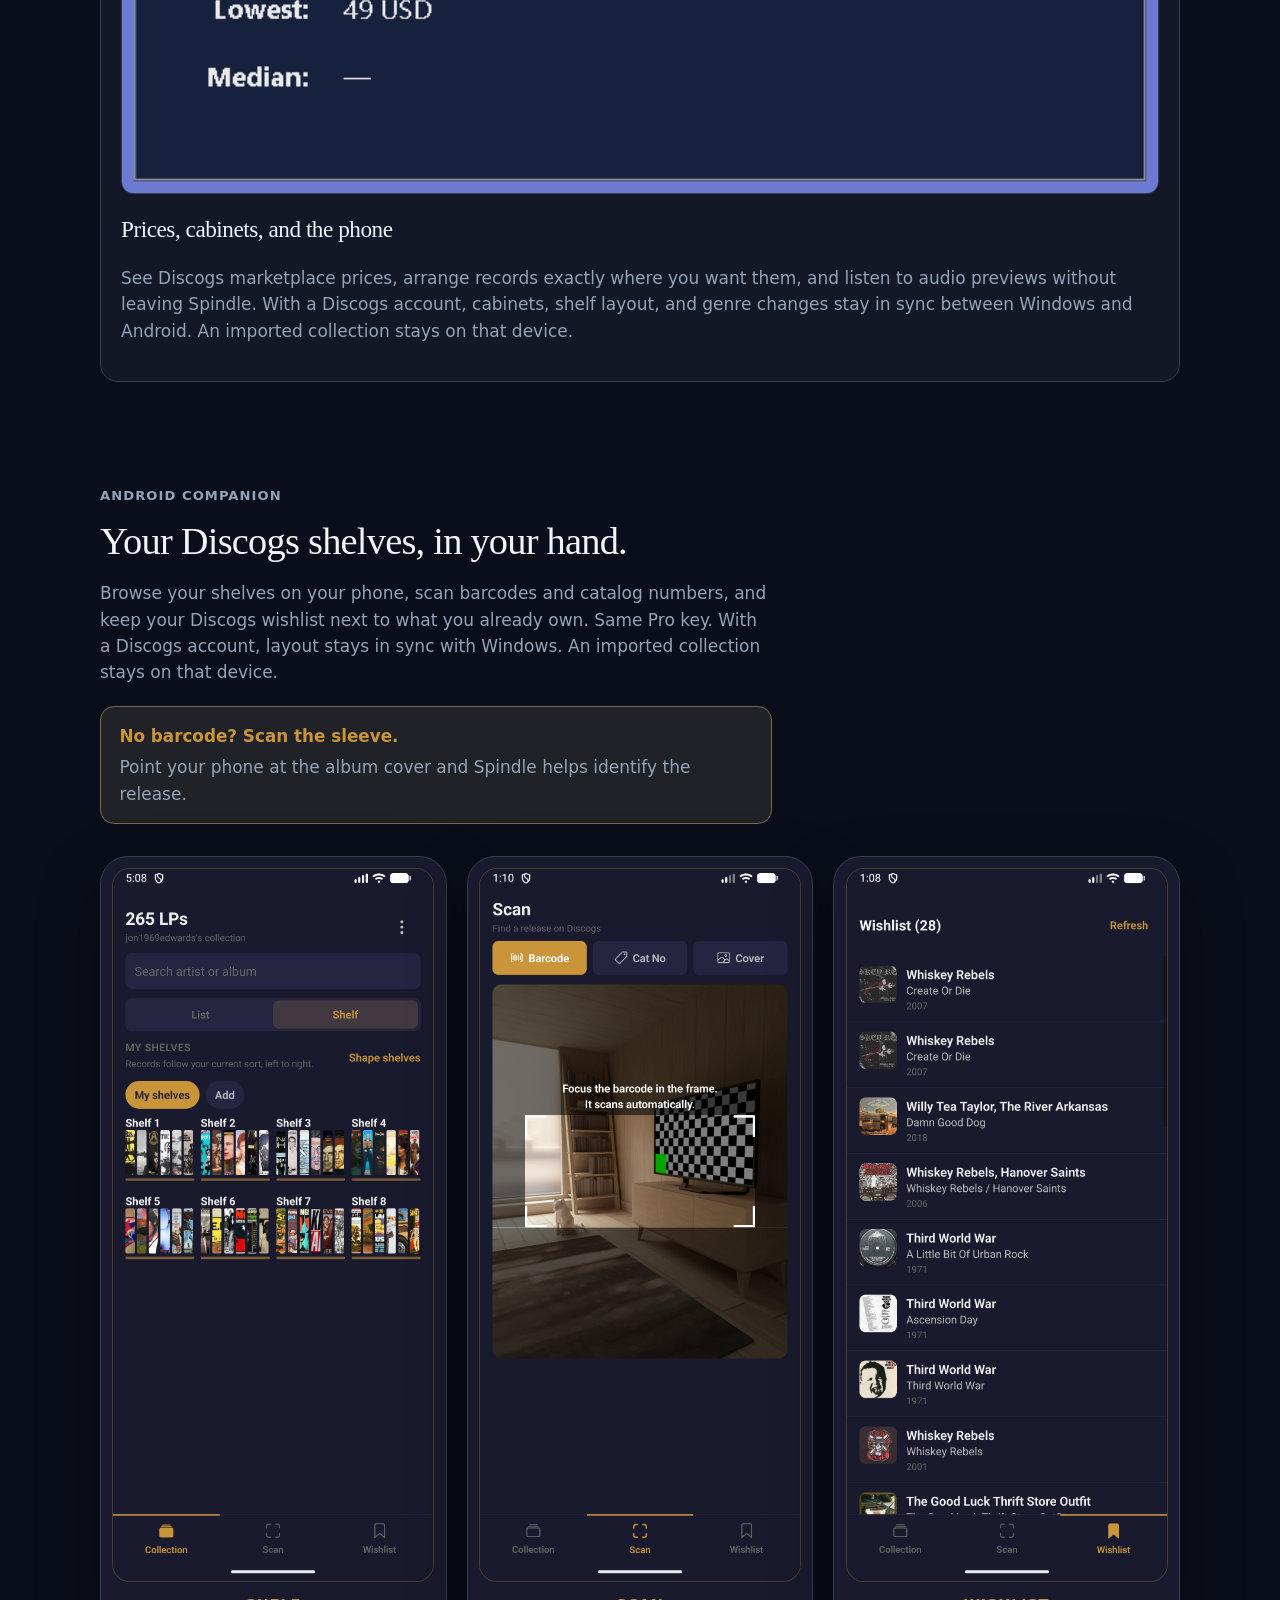
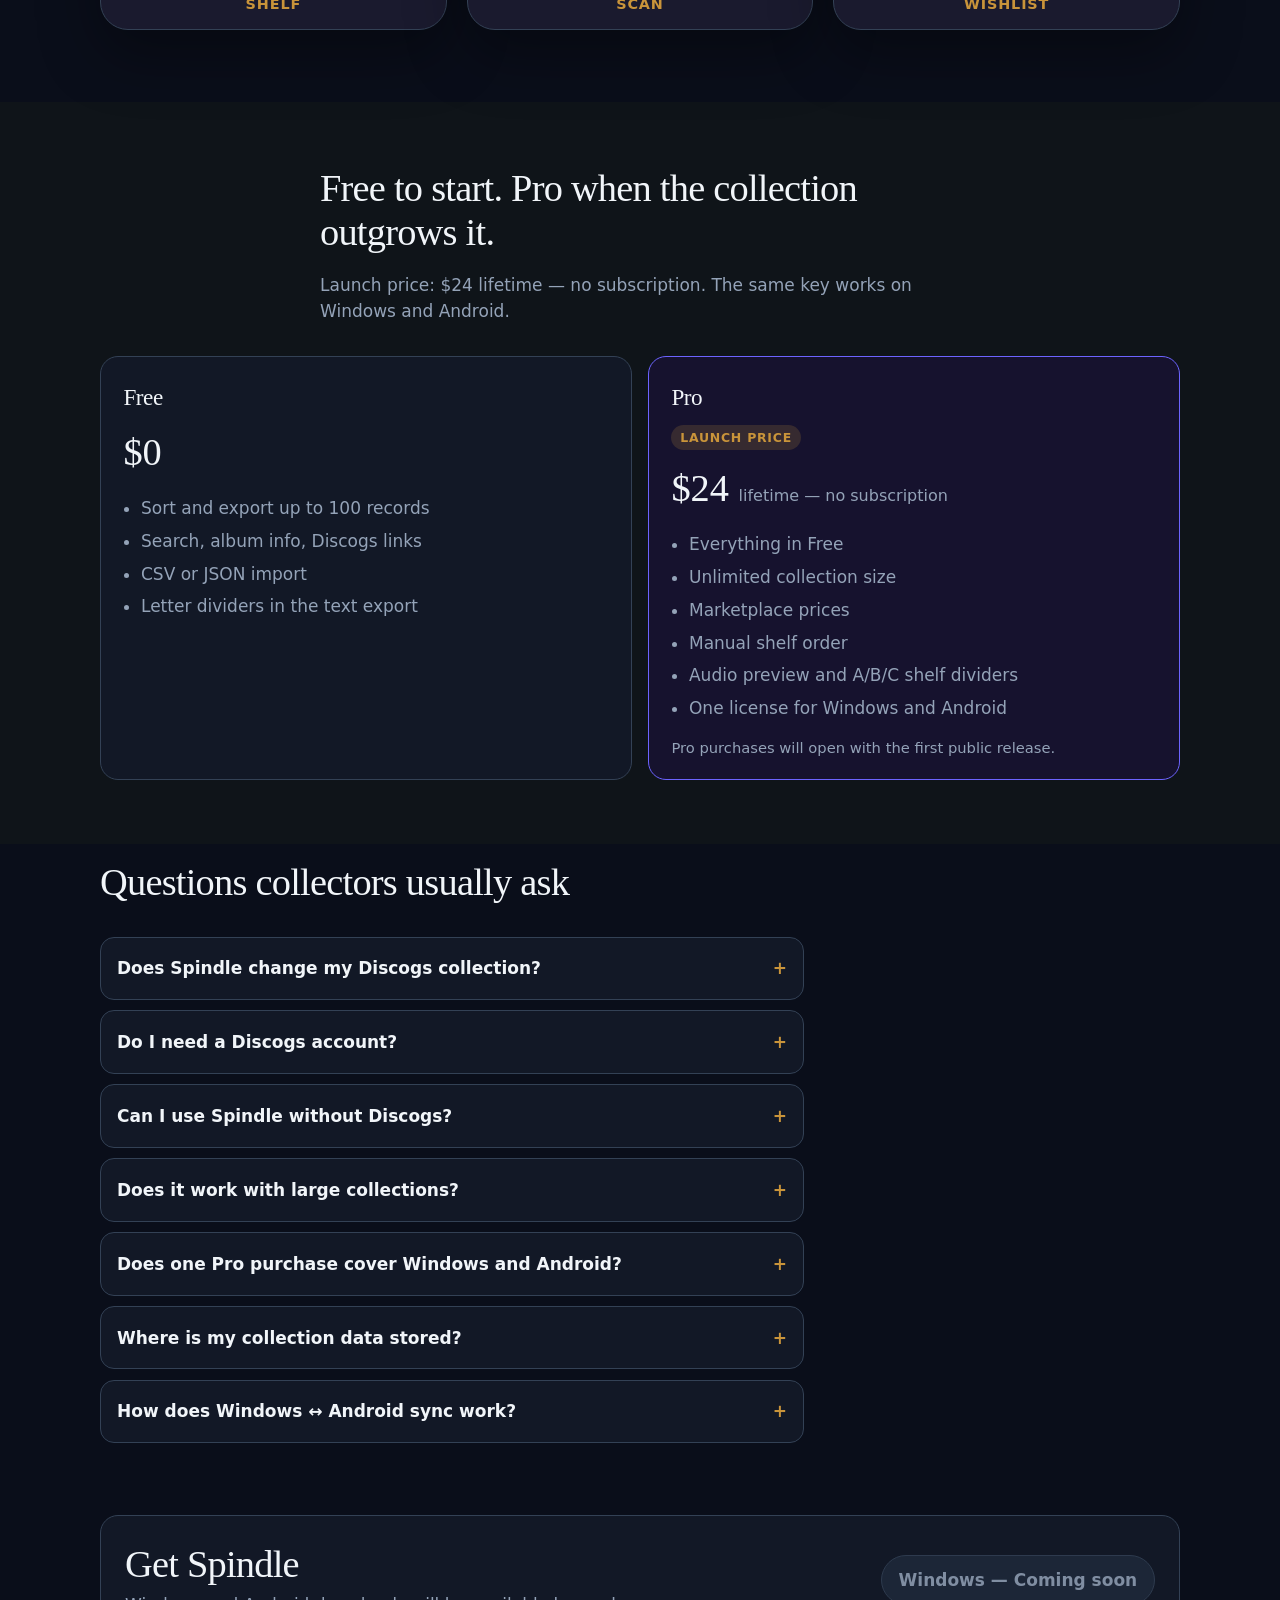
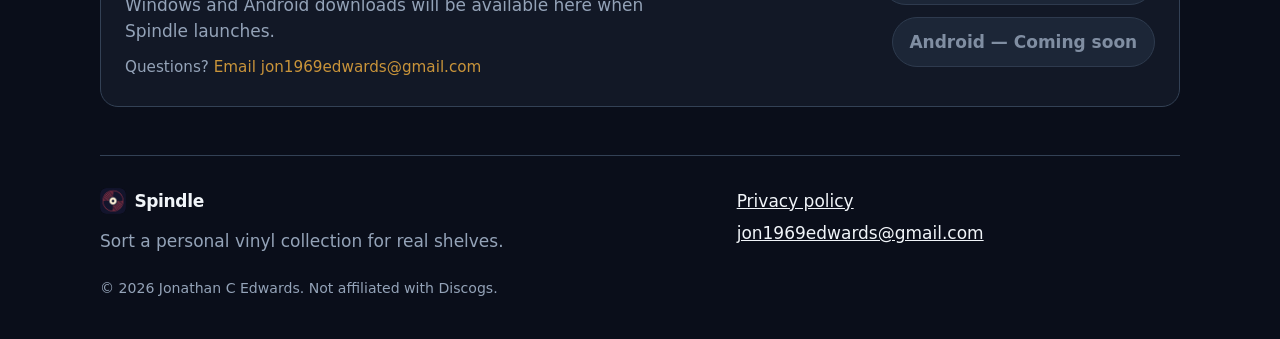
==== commit 5da642b0: "Say that cross-device shelves require a Discogs account. Co-authored-by: Cursor <cursoragent@cursor." ====
--- a/index.html
+++ b/index.html
@@ -4,17 +4,17 @@
   <meta charset="utf-8">
   <meta name="viewport" content="width=device-width, initial-scale=1">
   <title>Spindle — shelf order for your vinyl collection</title>
-  <meta name="description" content="Discogs knows what you own. Spindle knows where it goes. Organize cabinets and shelves on Windows and Android. Free up to 100 records. Pro $24 once. Not affiliated with Discogs.">
+  <meta name="description" content="Discogs knows what you own. Spindle knows where it goes. Organize cabinets and shelves on Windows and Android. Free up to 100 records. Lifetime Pro available. Not affiliated with Discogs.">
   <link rel="canonical" href="https://jon1969edwards.github.io/spindle/">
   <meta name="theme-color" content="#0a0e1a">
   <meta property="og:type" content="website">
   <meta property="og:url" content="https://jon1969edwards.github.io/spindle/">
   <meta property="og:title" content="Spindle — shelf order for your vinyl collection">
-  <meta property="og:description" content="Discogs knows what you own. Spindle knows where it goes. Organize cabinets and shelves on Windows and Android. Free up to 100 records. Pro $24 once.">
+  <meta property="og:description" content="Discogs knows what you own. Spindle knows where it goes. Organize cabinets and shelves on Windows and Android. Free up to 100 records. Lifetime Pro available.">
   <meta property="og:image" content="https://jon1969edwards.github.io/spindle/assets/shelf.png">
   <meta name="twitter:card" content="summary_large_image">
   <meta name="twitter:title" content="Spindle — shelf order for your vinyl collection">
-  <meta name="twitter:description" content="Discogs knows what you own. Spindle knows where it goes. Organize cabinets and shelves on Windows and Android. Free up to 100 records. Pro $24 once.">
+  <meta name="twitter:description" content="Discogs knows what you own. Spindle knows where it goes. Organize cabinets and shelves on Windows and Android. Free up to 100 records. Lifetime Pro available.">
   <meta name="twitter:image" content="https://jon1969edwards.github.io/spindle/assets/shelf.png">
   <link rel="icon" href="assets/logo-mark.png" type="image/png">
   <link rel="stylesheet" href="styles.css">
@@ -122,7 +122,7 @@
           </a>
           <div>
             <h3>Prices, cabinets, and the phone</h3>
-            <p>See Discogs marketplace prices, arrange records exactly where you want them, and listen to audio previews without leaving Spindle. Your cabinets, shelf layout, and genre changes stay in sync between Windows and Android.</p>
+            <p>See Discogs marketplace prices, arrange records exactly where you want them, and listen to audio previews without leaving Spindle. With a Discogs account, cabinets, shelf layout, and genre changes stay in sync between Windows and Android. An imported collection stays on that device.</p>
           </div>
         </article>
       </div>
@@ -131,11 +131,11 @@
     <section id="phone" class="section section-phone">
       <div class="section-intro">
         <p class="eyebrow">Android companion</p>
-        <h2>The same shelf, in your hand.</h2>
+        <h2>Your Discogs shelves, in your hand.</h2>
         <p>
           Browse your shelves on your phone, scan barcodes and catalog numbers,
           and keep your Discogs wishlist next to what you already own. Same Pro
-          key. Layout stays in sync with Windows.
+          key. With a Discogs account, layout stays in sync with Windows. An imported collection stays on that device.
         </p>
         <aside class="callout">
           <h3>No barcode? Scan the sleeve.</h3>
@@ -208,11 +208,11 @@
         </details>
         <details>
           <summary>Do I need a Discogs account?</summary>
-          <p>No. You can import a CSV or JSON file and organize your collection without signing in to Discogs. Discogs sign-in is optional when you want live sync and marketplace prices.</p>
+          <p>No. You can import a CSV or JSON file and organize that collection on the device where you imported it. Cross-device shelves require a Discogs account, which is also how marketplace prices stay current.</p>
         </details>
         <details>
           <summary>Can I use Spindle without Discogs?</summary>
-          <p>Yes. Catalog without Discogs on the phone, or import a spreadsheet. Spindle exports work as-is.</p>
+          <p>Yes. Catalog without Discogs on the phone, or import a spreadsheet. An imported collection stays on that device. Spindle exports work as-is.</p>
         </details>
         <details>
           <summary>Does it work with large collections?</summary>
@@ -220,7 +220,7 @@
         </details>
         <details>
           <summary>Does one Pro purchase cover Windows and Android?</summary>
-          <p>Yes. One $24 key unlocks both. No second subscription.</p>
+          <p>Yes. One Pro key unlocks both Windows and Android.</p>
         </details>
         <details>
           <summary>Where is my collection data stored?</summary>
@@ -228,7 +228,7 @@
         </details>
         <details>
           <summary>How does Windows ↔ Android sync work?</summary>
-          <p>Your cabinets, shelf layout, and genre edits stay aligned between apps. Spindle can use Discogs collection notes as the bridge so you do not need a Spindle server — details are in the app docs when you connect Discogs.</p>
+          <p>The bridge is Discogs collection notes. Cabinets, shelf layout, and genre edits travel in those notes, so Windows and Android file the same shelves. An imported collection is not shared. Spindle does not run its own server.</p>
         </details>
       </div>
     </section>
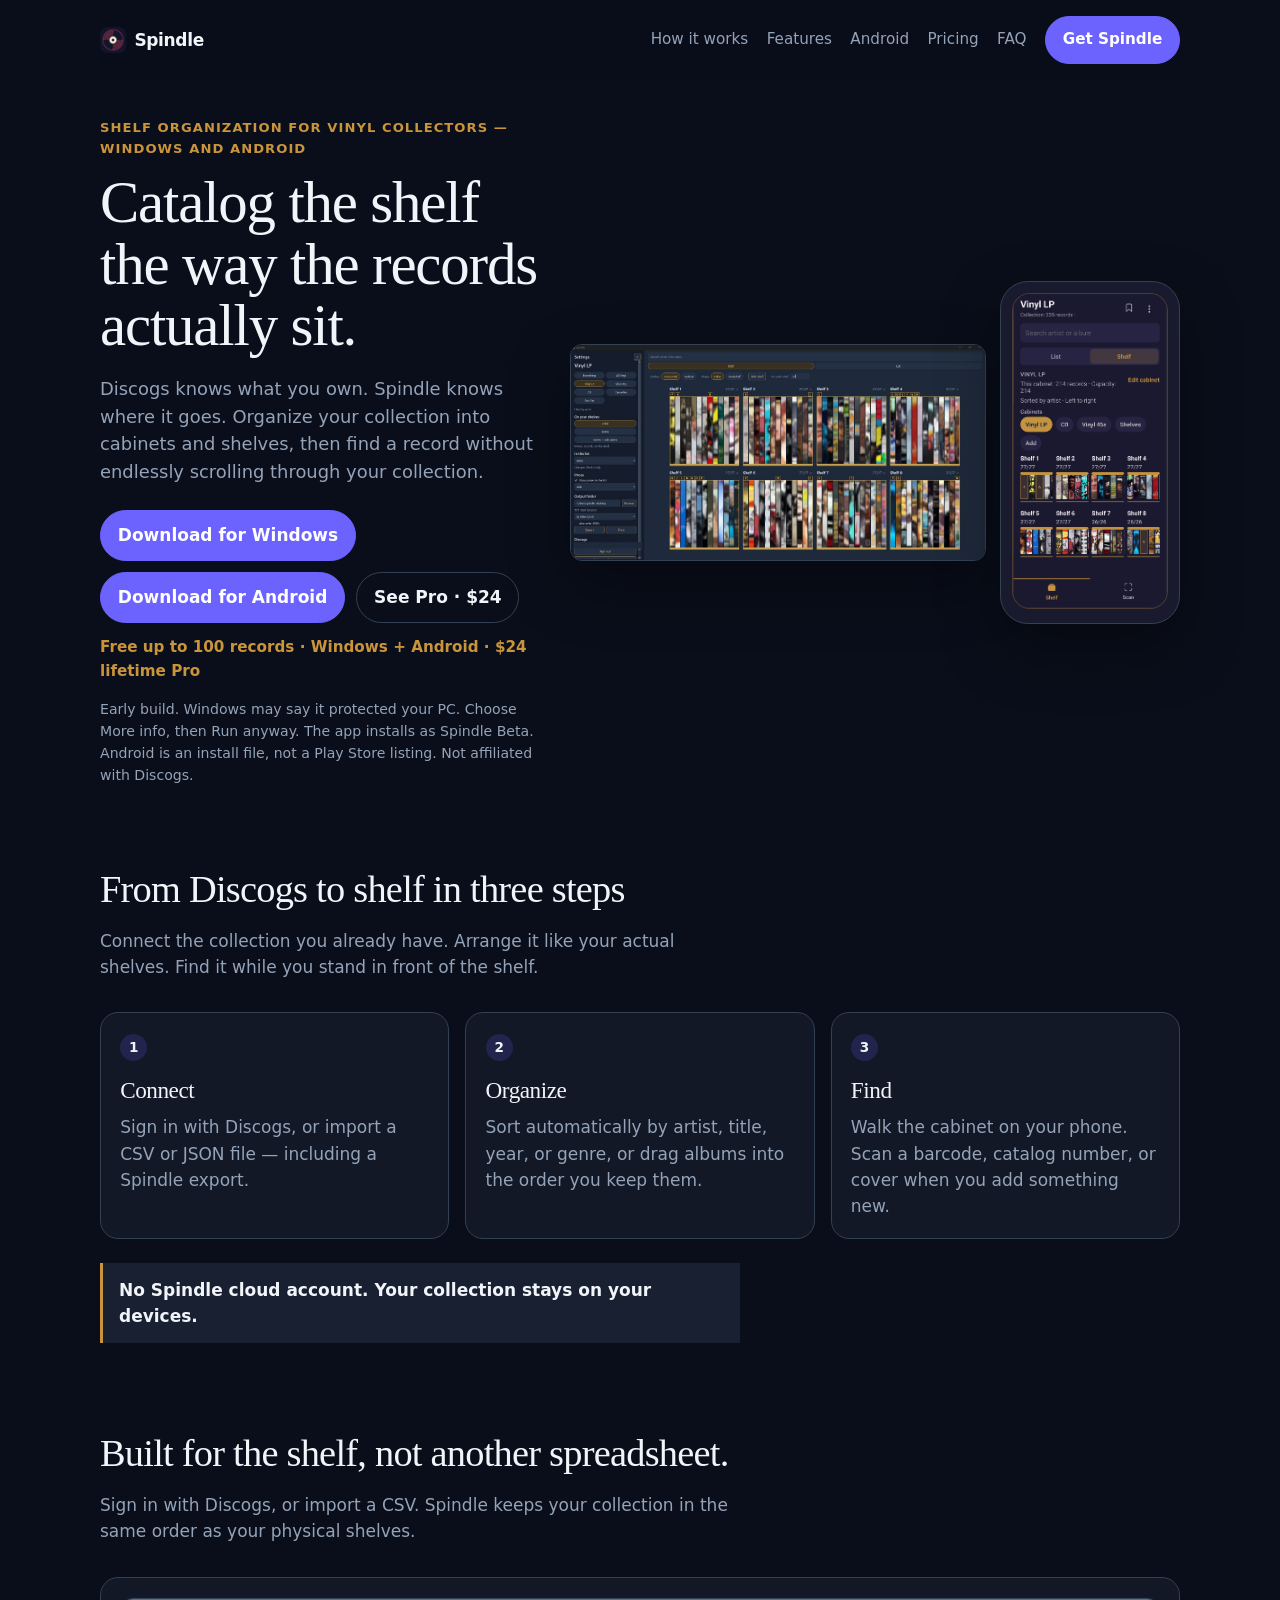
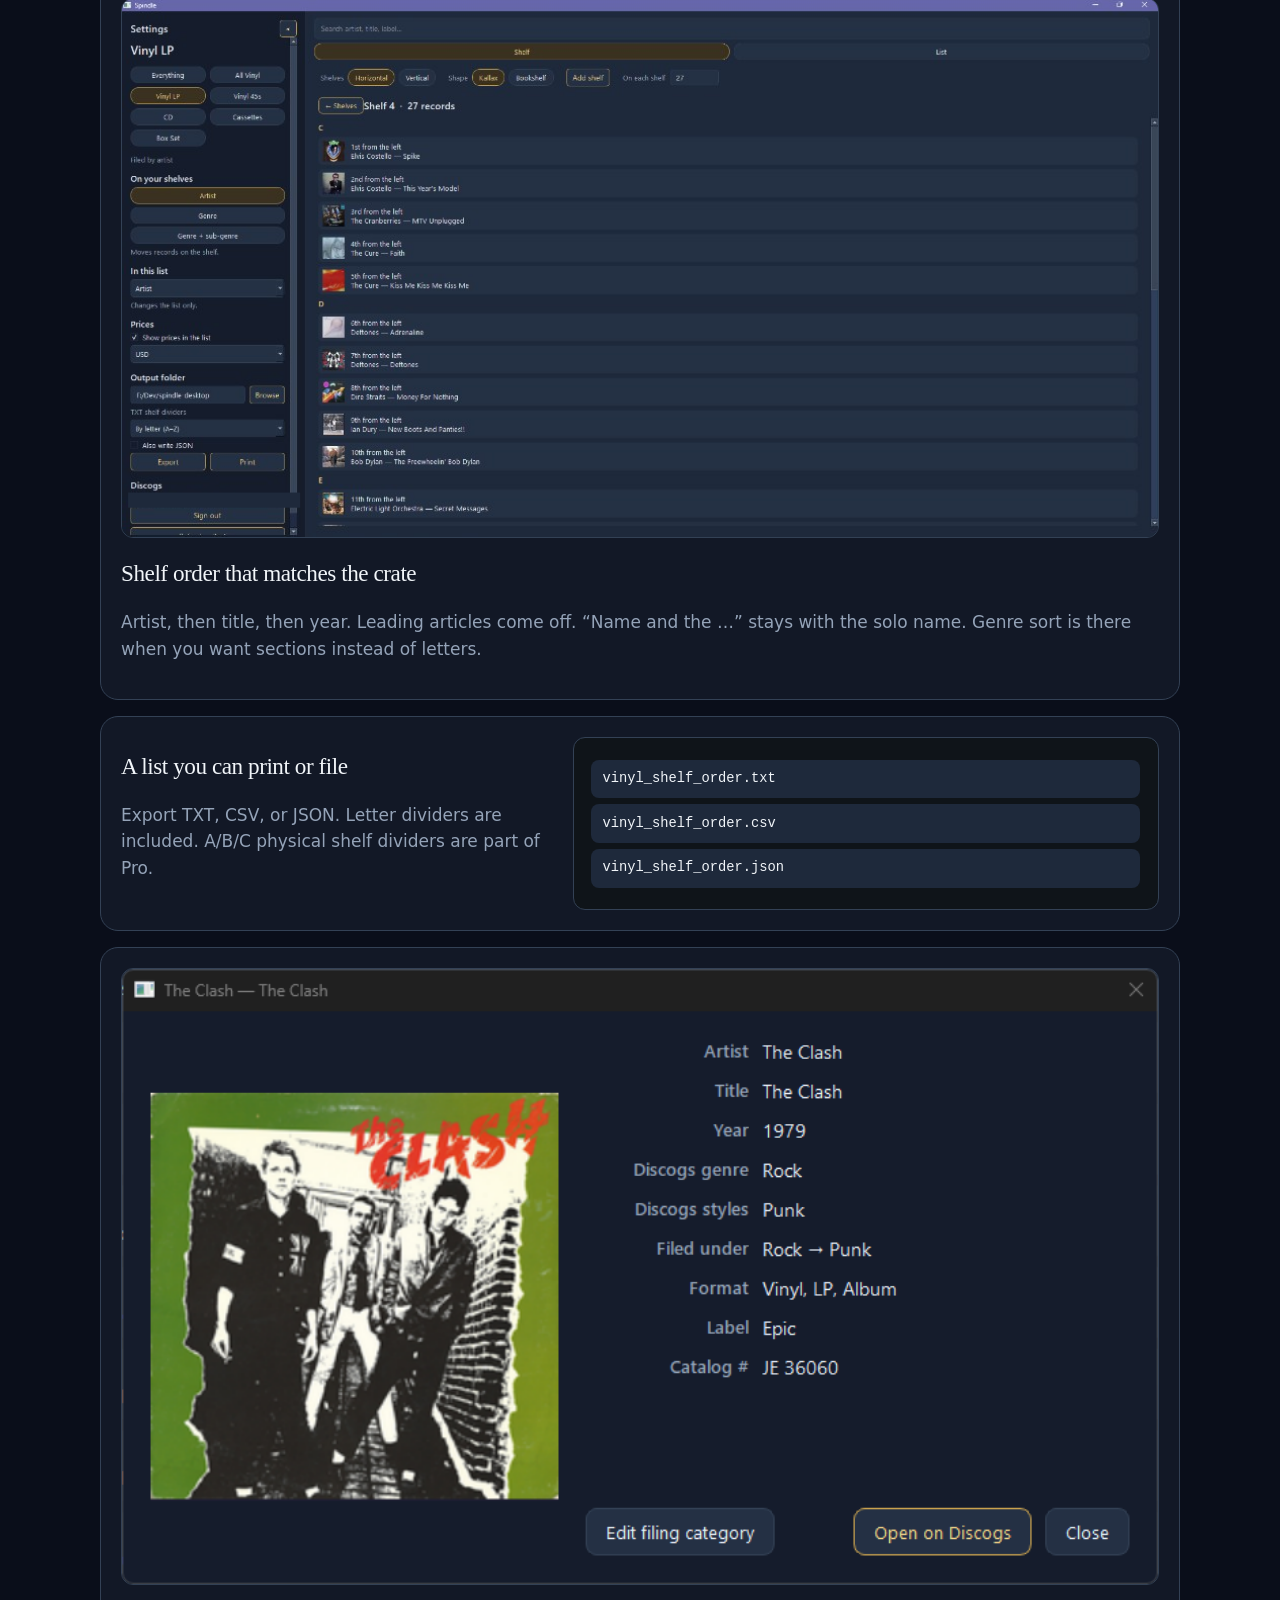
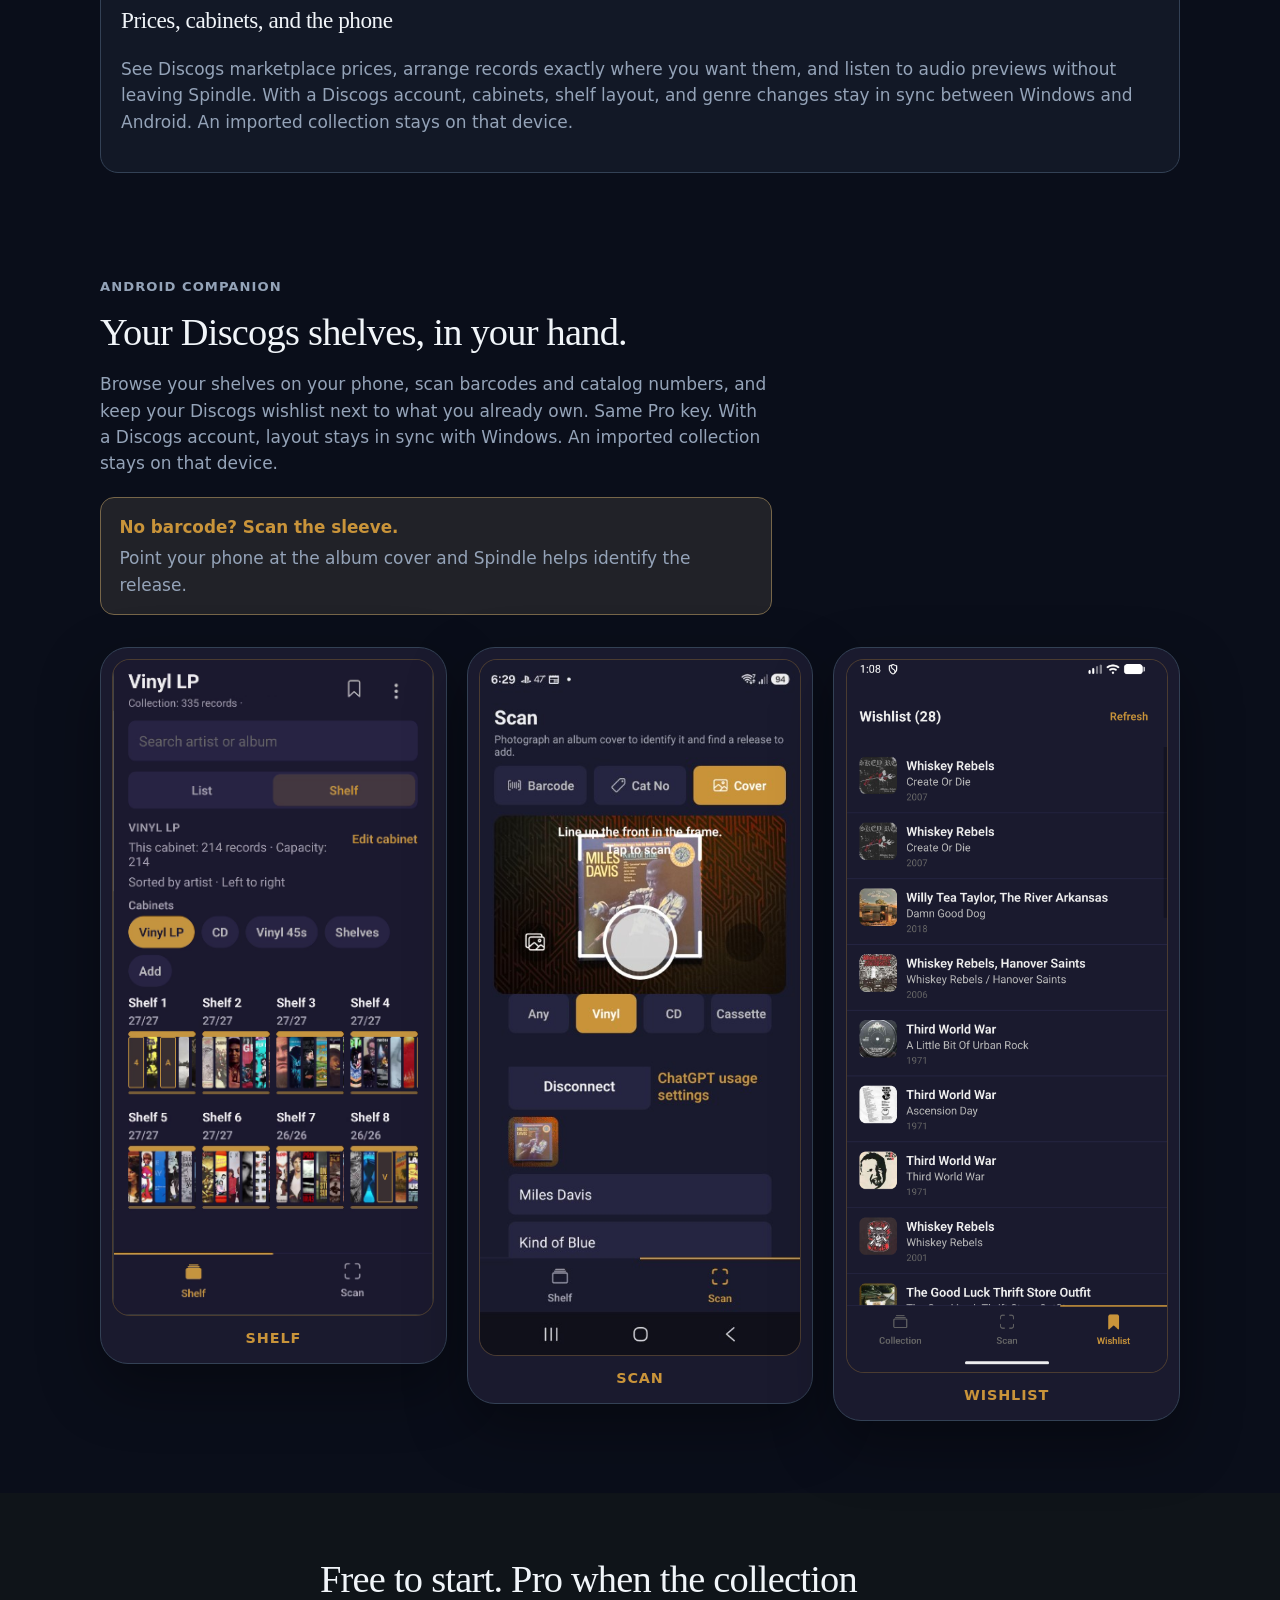
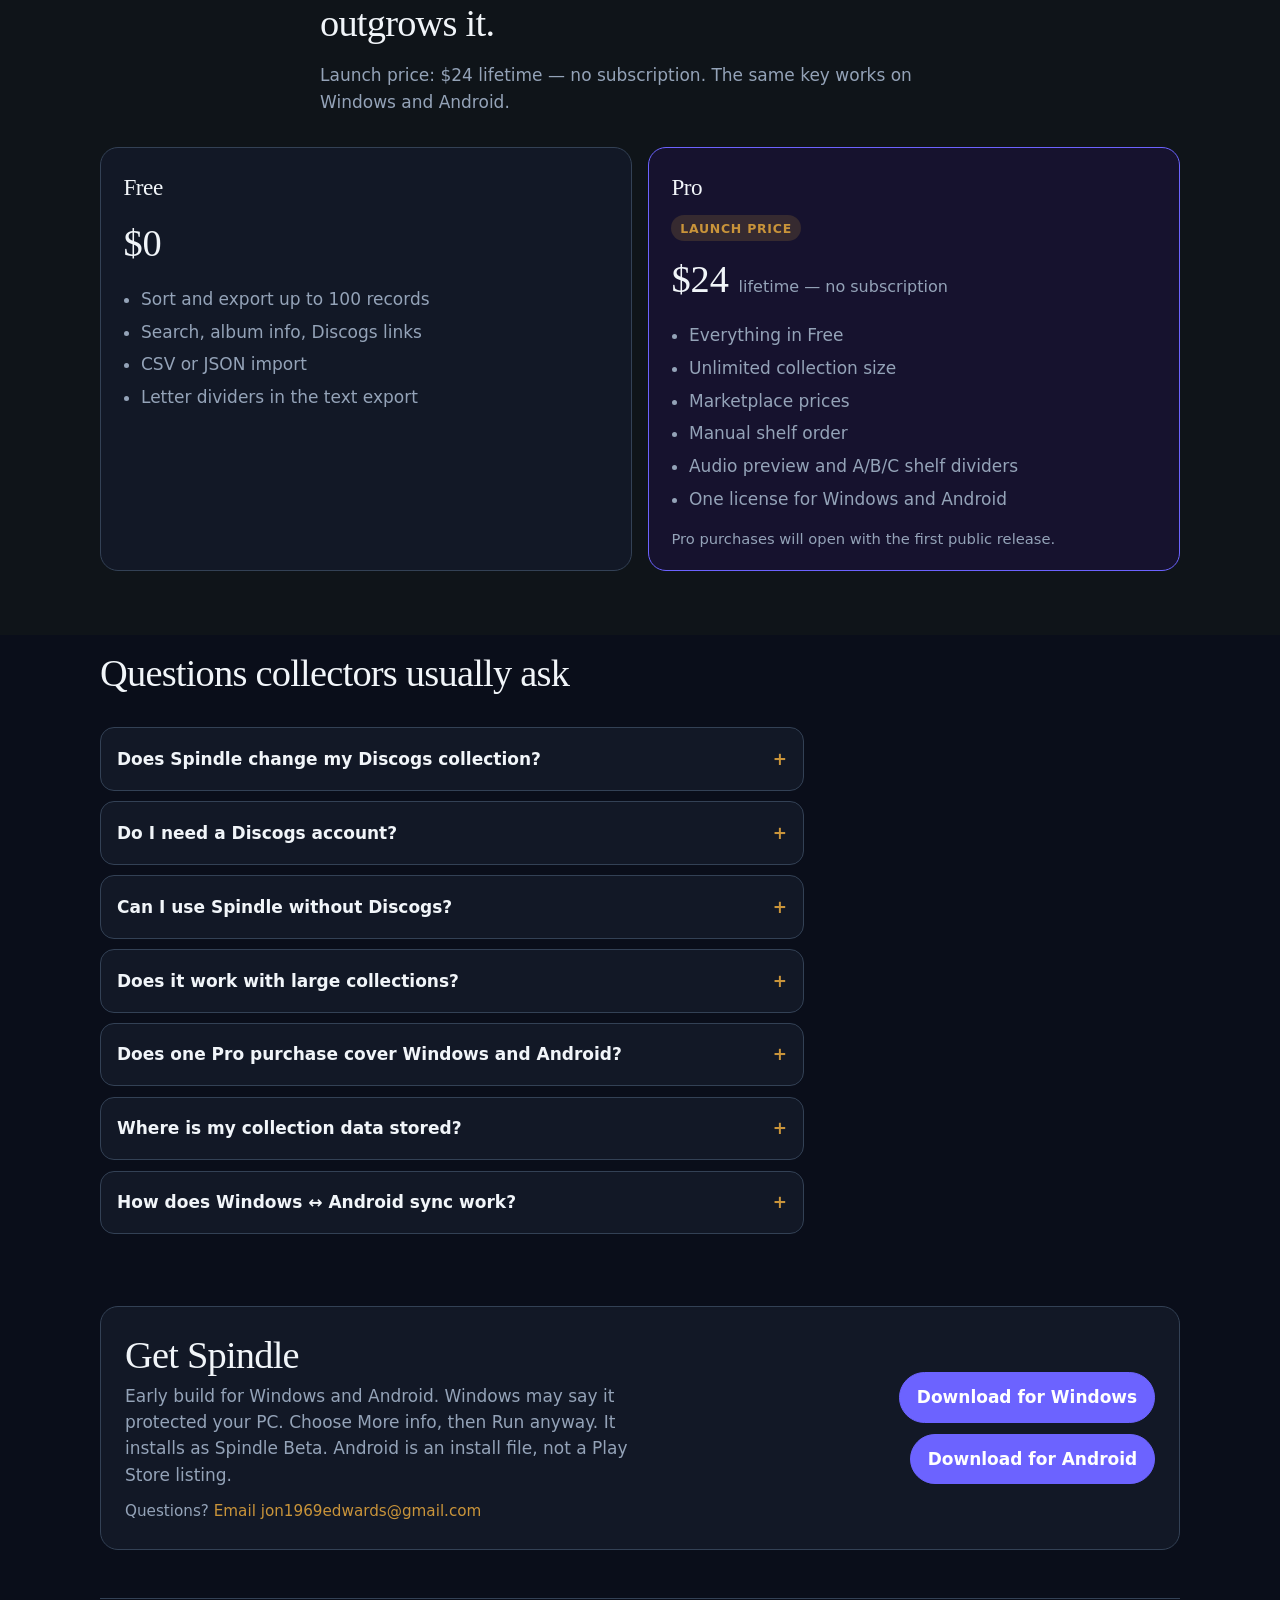
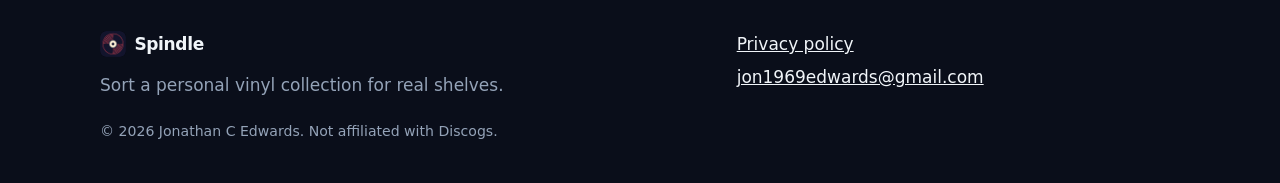
==== commit 68d4b0eb: "Publish the Windows and Android beta downloads with current screenshots. Co-authored-by: Cursor <cur" ====
--- a/index.html
+++ b/index.html
@@ -49,20 +49,20 @@
           record without endlessly scrolling through your collection.
         </p>
         <div class="hero-actions">
-          <span class="button button-disabled" aria-disabled="true">Windows — Coming soon</span>
-          <span class="button button-disabled" aria-disabled="true">Android — Coming soon</span>
+          <a class="button" href="https://github.com/Jon1969Edwards/spindle/releases/download/v1.0.0-beta/Spindle-Setup-beta.exe">Download for Windows</a>
+          <a class="button" href="https://github.com/Jon1969Edwards/spindle/releases/download/v1.0.0-beta/Spindle-beta.apk">Download for Android</a>
           <a class="button button-ghost" href="#pricing">See Pro · $24</a>
         </div>
         <p class="hero-meta">Free up to 100 records · Windows + Android · $24 lifetime Pro</p>
-        <p class="fine">Not affiliated with Discogs.</p>
+        <p class="fine">Early build. Windows may say it protected your PC. Choose More info, then Run anyway. The app installs as Spindle Beta. Android is an install file, not a Play Store listing. Not affiliated with Discogs.</p>
       </div>
       <div class="hero-pair">
-        <a class="zoom" href="assets/shelf.png" data-zoom aria-label="View larger: Spindle cabinet view with record spines on eight shelves">
-          <img class="shot" src="assets/shelf.png" alt="Spindle cabinet view with record spines on eight shelves">
+        <a class="zoom" href="assets/shelf.png" data-zoom aria-label="View larger: Spindle desktop cabinet with eight gold Kallax shelves">
+          <img class="shot" src="assets/shelf.png" alt="Spindle desktop cabinet with eight gold Kallax shelves">
         </a>
-        <a class="zoom hero-phone" href="assets/phone-cabinet.png" data-zoom aria-label="View larger: Spindle phone cabinet with Kallax-style shelves">
+        <a class="zoom hero-phone" href="assets/phone-cabinet.png" data-zoom aria-label="View larger: Spindle phone cabinet with eight shelves of record spines">
           <span class="phone-frame">
-            <img src="assets/phone-cabinet.png" alt="Spindle phone cabinet view with eight Kallax-style shelves">
+            <img src="assets/phone-cabinet.png" alt="Spindle phone cabinet with eight shelves of record spines">
           </span>
         </a>
       </div>
@@ -97,8 +97,8 @@
       </div>
       <div class="features">
         <article class="feature">
-          <a class="zoom" href="assets/collection-list.png" data-zoom aria-label="View larger: Spindle collection list sorted by artist">
-            <img class="shot" src="assets/collection-list.png" alt="Spindle collection list sorted by artist">
+          <a class="zoom" href="assets/collection-list.png" data-zoom aria-label="View larger: Shelf 4 listing records in order from the left">
+            <img class="shot" src="assets/collection-list.png" alt="Shelf 4 listing records in order from the left">
           </a>
           <div>
             <h3>Shelf order that matches the crate</h3>
@@ -117,8 +117,8 @@
           </div>
         </article>
         <article class="feature">
-          <a class="zoom" href="assets/album-detail.png" data-zoom aria-label="View larger: Album detail for The Clash, London Calling, with a marketplace low of 49 USD">
-            <img class="shot" src="assets/album-detail.png" alt="Album detail for The Clash, London Calling, with a marketplace low of 49 USD">
+          <a class="zoom" href="assets/album-detail.png" data-zoom aria-label="View larger: Record detail for The Clash, 1979, filed under Rock and Punk">
+            <img class="shot" src="assets/album-detail.png" alt="Record detail for The Clash, 1979, filed under Rock and Punk">
           </a>
           <div>
             <h3>Prices, cabinets, and the phone</h3>
@@ -144,14 +144,14 @@
       </div>
       <div class="phone-row">
         <figure class="phone-frame">
-          <a class="zoom" href="assets/phone-cabinet.png" data-zoom aria-label="View larger: Spindle phone cabinet with Kallax-style shelves">
-            <img src="assets/phone-cabinet.png" alt="Spindle phone cabinet view with eight Kallax-style shelves">
+          <a class="zoom" href="assets/phone-cabinet.png" data-zoom aria-label="View larger: Spindle phone cabinet with eight shelves of record spines">
+            <img src="assets/phone-cabinet.png" alt="Spindle phone cabinet with eight shelves of record spines">
           </a>
           <figcaption>Shelf</figcaption>
         </figure>
         <figure class="phone-frame">
-          <a class="zoom" href="assets/phone-scan.png" data-zoom aria-label="View larger: Spindle phone barcode scanner pointed at a release">
-            <img src="assets/phone-scan.png" alt="Spindle phone barcode scanner pointed at a release">
+          <a class="zoom" href="assets/phone-scan.png" data-zoom aria-label="View larger: Spindle phone cover scanner lined up on Miles Davis, Kind of Blue">
+            <img src="assets/phone-scan.png" alt="Spindle phone cover scanner lined up on Miles Davis, Kind of Blue">
           </a>
           <figcaption>Scan</figcaption>
         </figure>
@@ -236,12 +236,12 @@
     <section id="download" class="section cta-band">
       <div>
         <h2>Get Spindle</h2>
-        <p>Windows and Android downloads will be available here when Spindle launches.</p>
+        <p>Early build for Windows and Android. Windows may say it protected your PC. Choose More info, then Run anyway. It installs as Spindle Beta. Android is an install file, not a Play Store listing.</p>
         <p class="cta-contact">Questions? <a href="mailto:jon1969edwards@gmail.com">Email jon1969edwards@gmail.com</a></p>
       </div>
       <div class="cta-actions">
-        <span class="button button-disabled" aria-disabled="true">Windows — Coming soon</span>
-        <span class="button button-disabled" aria-disabled="true">Android — Coming soon</span>
+        <a class="button" href="https://github.com/Jon1969Edwards/spindle/releases/download/v1.0.0-beta/Spindle-Setup-beta.exe">Download for Windows</a>
+        <a class="button" href="https://github.com/Jon1969Edwards/spindle/releases/download/v1.0.0-beta/Spindle-beta.apk">Download for Android</a>
       </div>
     </section>
   </main>
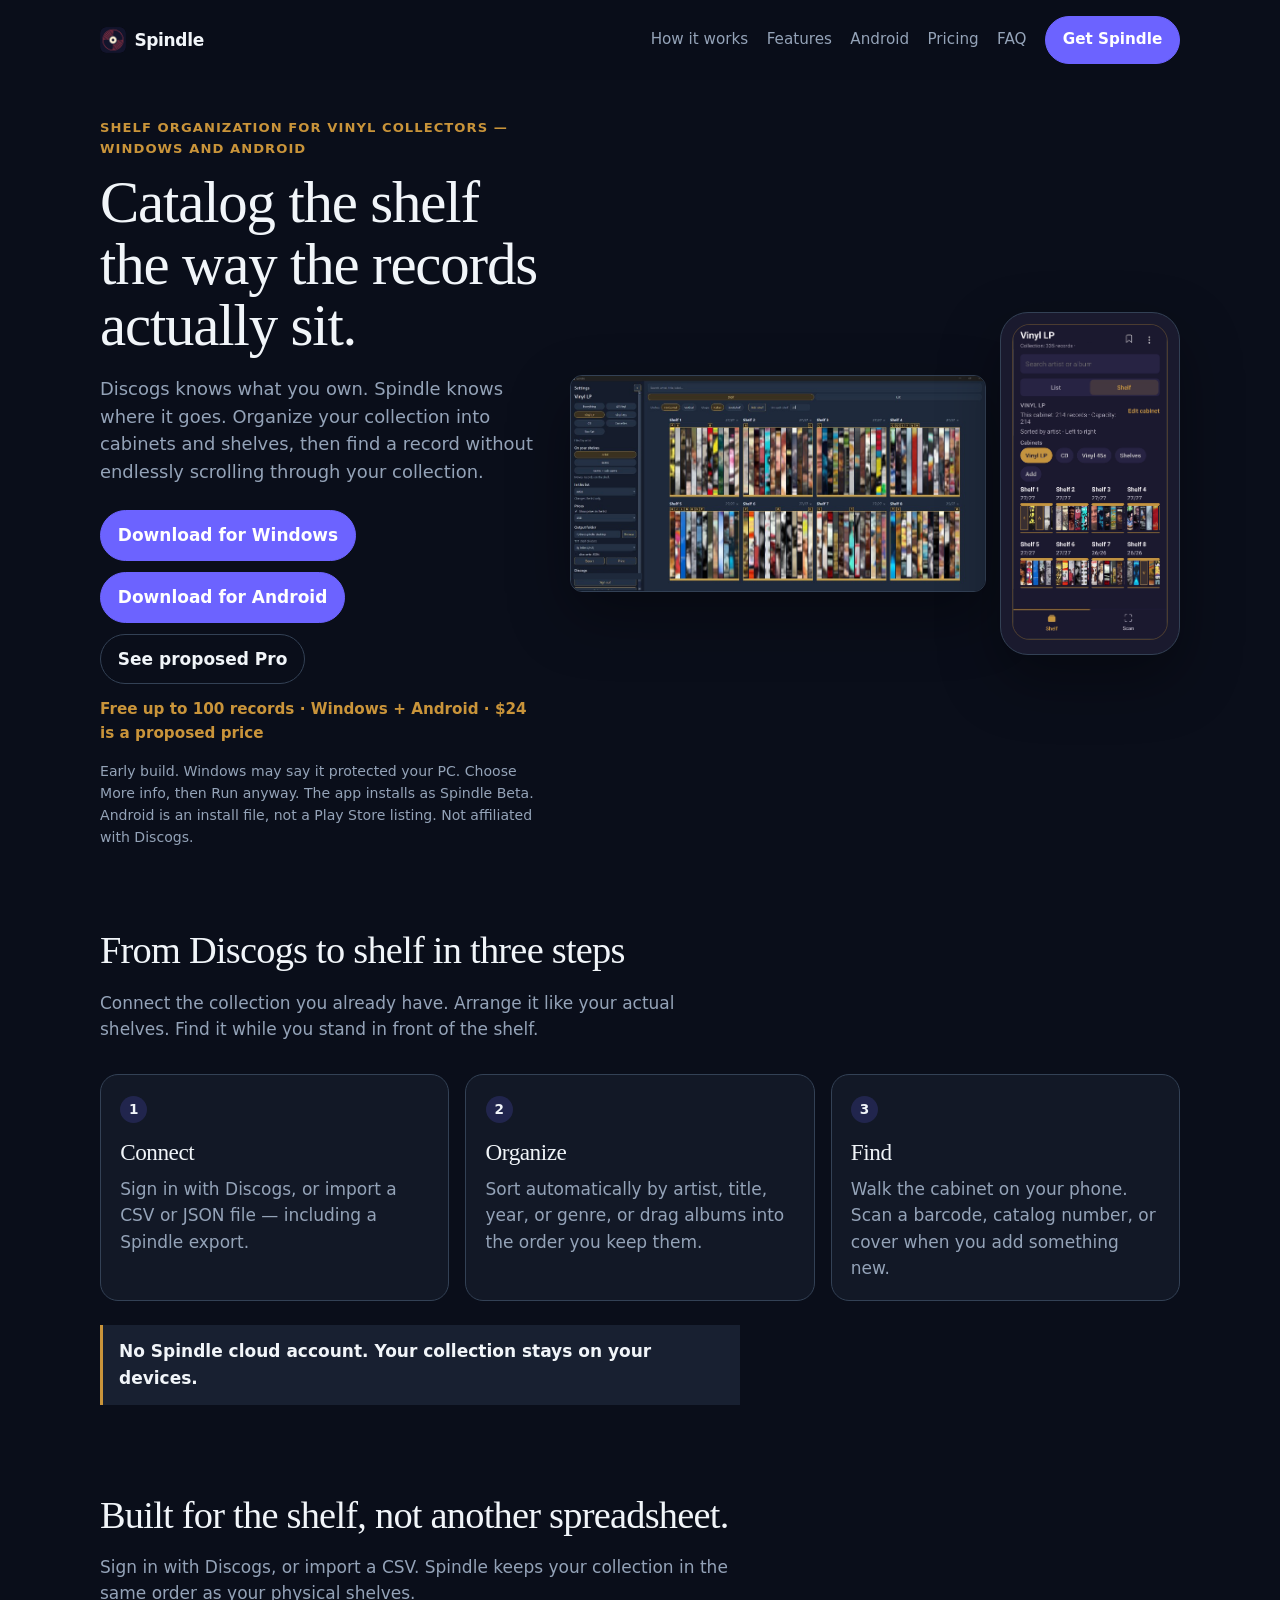
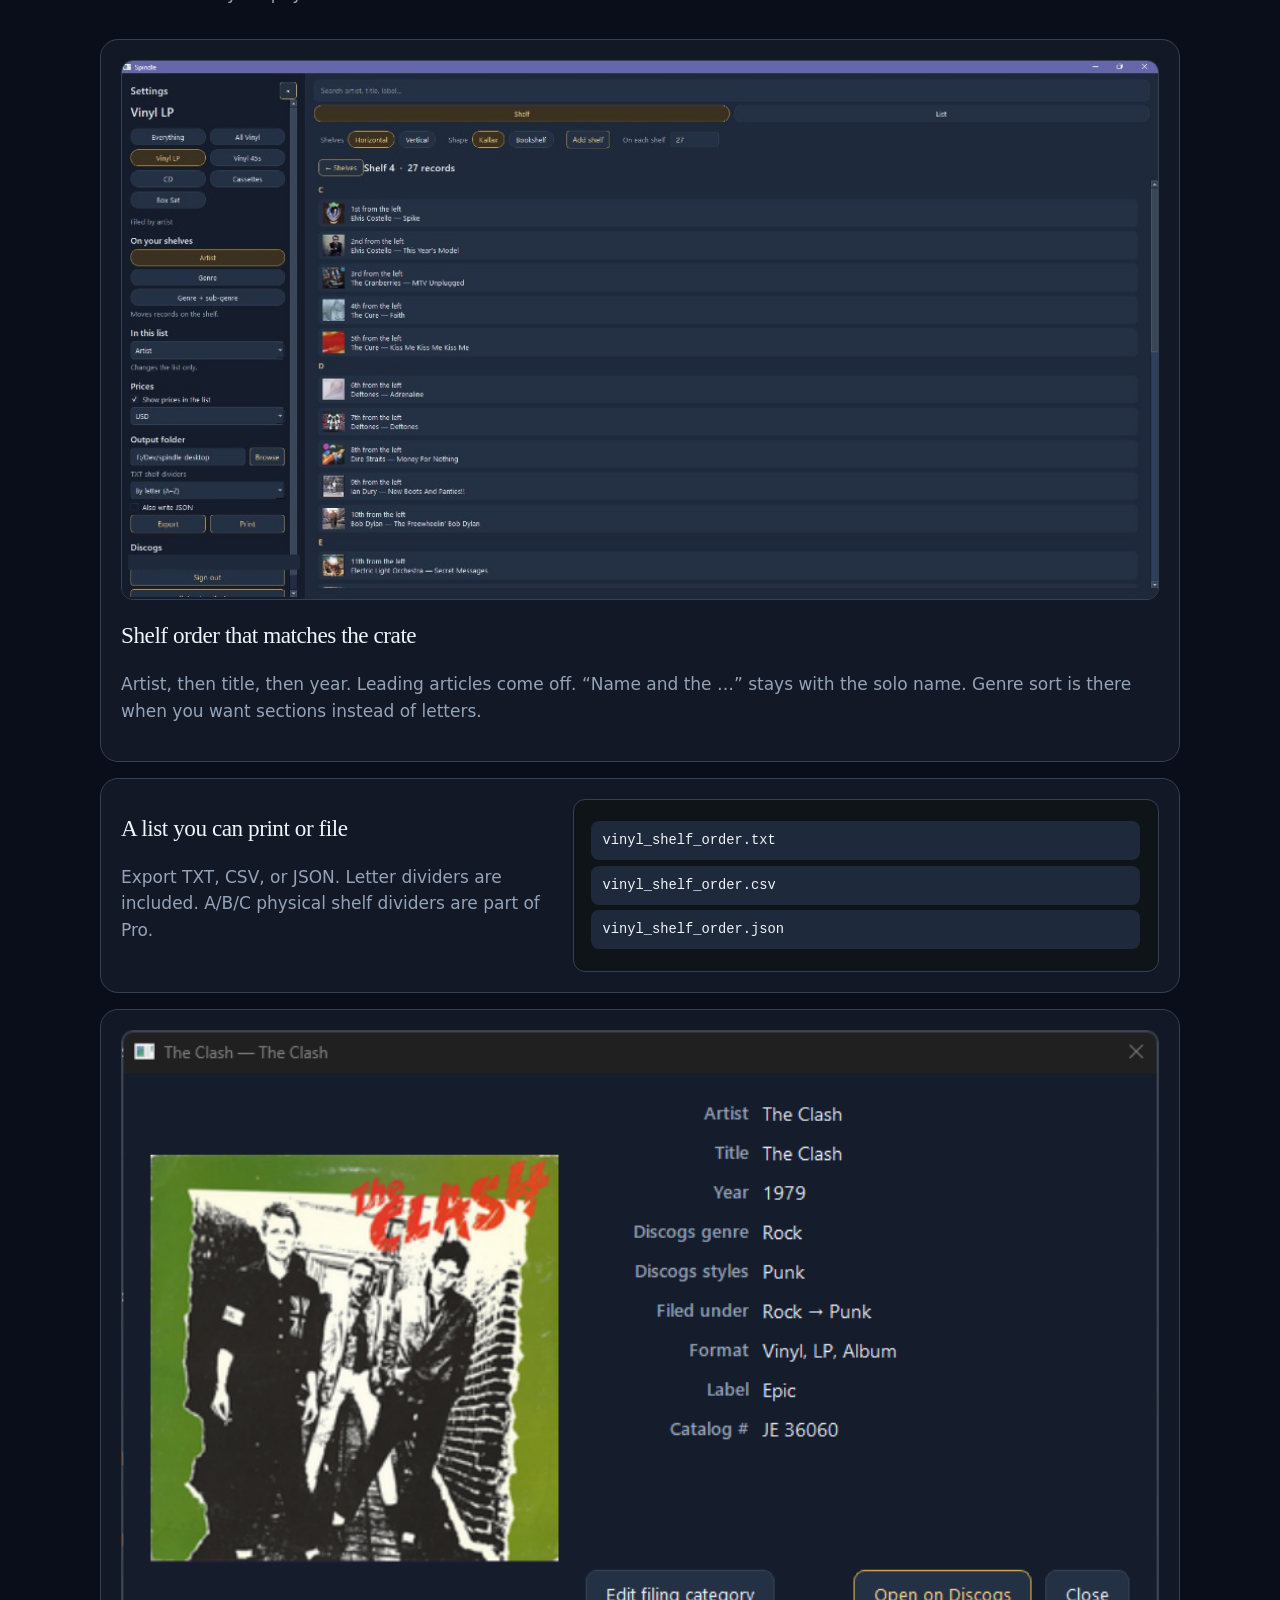
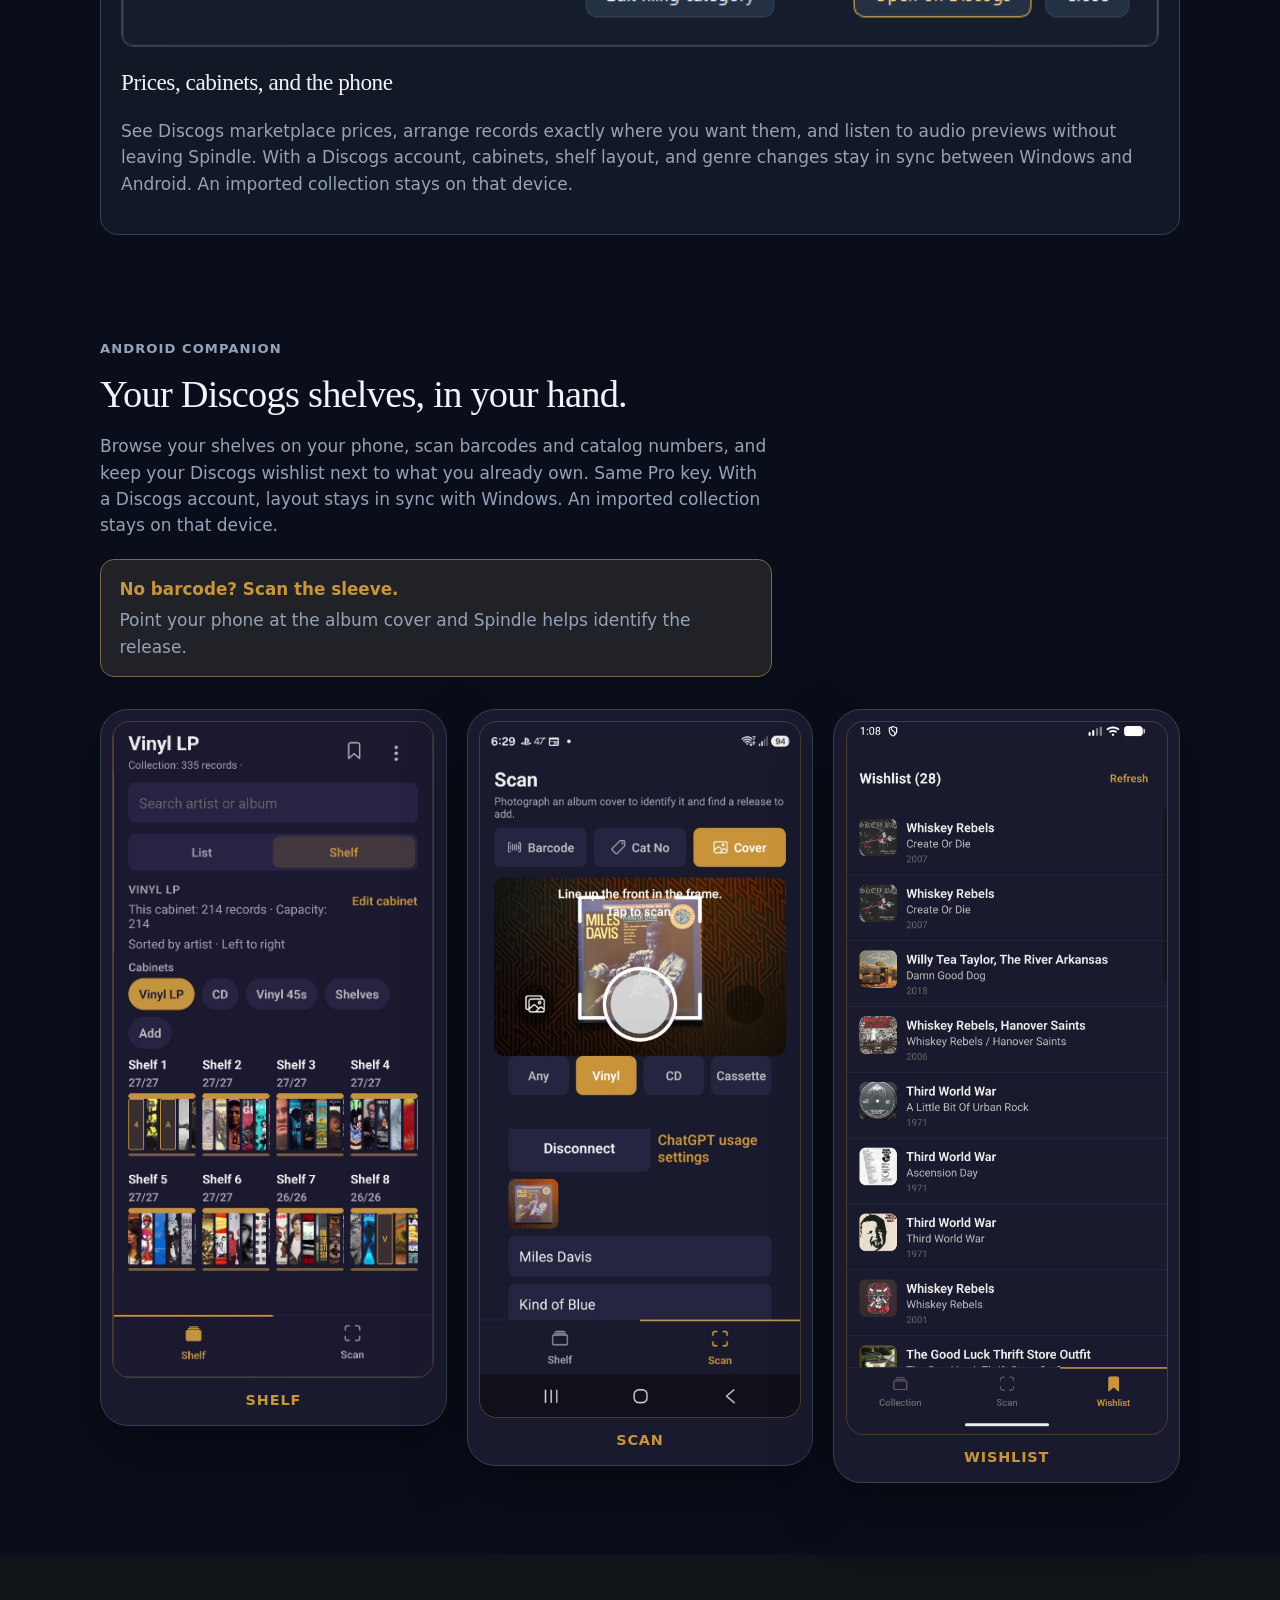
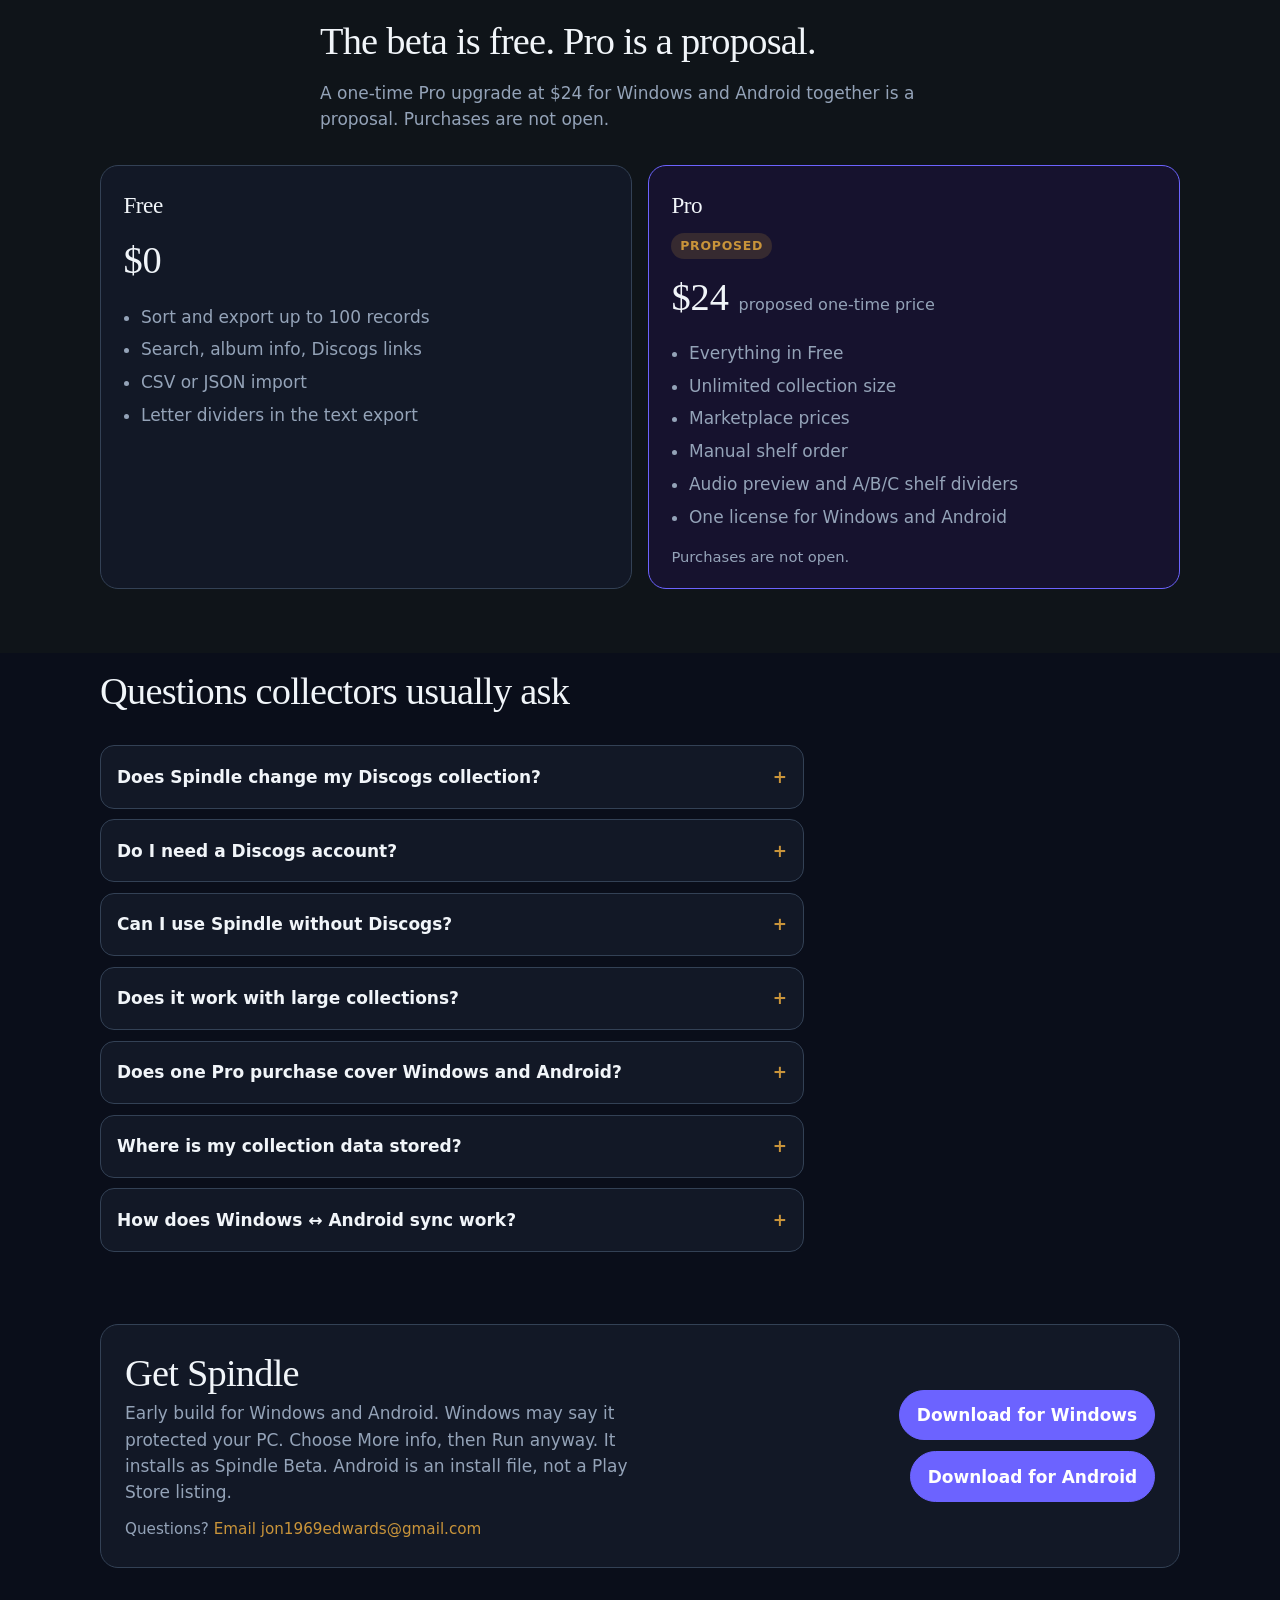
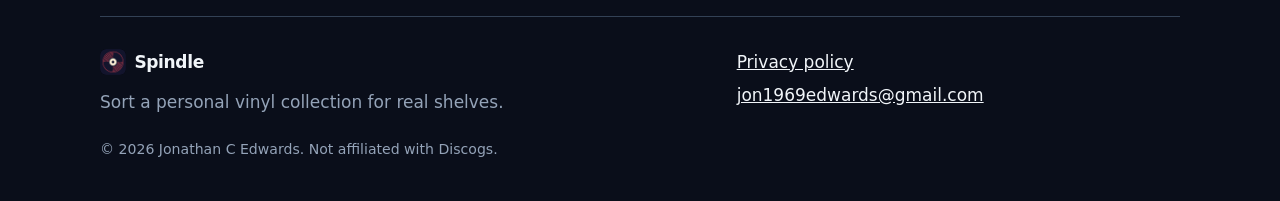
==== commit 3fbaf8b4: "Update pricing and product description to clarify that the $24 Pro upgrade is a proposal. Adjusted m" ====
--- a/index.html
+++ b/index.html
@@ -4,17 +4,17 @@
   <meta charset="utf-8">
   <meta name="viewport" content="width=device-width, initial-scale=1">
   <title>Spindle — shelf order for your vinyl collection</title>
-  <meta name="description" content="Discogs knows what you own. Spindle knows where it goes. Organize cabinets and shelves on Windows and Android. Free up to 100 records. Lifetime Pro available. Not affiliated with Discogs.">
+  <meta name="description" content="Discogs knows what you own. Spindle knows where it goes. Organize cabinets and shelves on Windows and Android. Free up to 100 records. A one-time Pro upgrade is only a proposal. Not affiliated with Discogs.">
   <link rel="canonical" href="https://jon1969edwards.github.io/spindle/">
   <meta name="theme-color" content="#0a0e1a">
   <meta property="og:type" content="website">
   <meta property="og:url" content="https://jon1969edwards.github.io/spindle/">
   <meta property="og:title" content="Spindle — shelf order for your vinyl collection">
-  <meta property="og:description" content="Discogs knows what you own. Spindle knows where it goes. Organize cabinets and shelves on Windows and Android. Free up to 100 records. Lifetime Pro available.">
+  <meta property="og:description" content="Discogs knows what you own. Spindle knows where it goes. Organize cabinets and shelves on Windows and Android. Free up to 100 records. A one-time Pro upgrade is only a proposal.">
   <meta property="og:image" content="https://jon1969edwards.github.io/spindle/assets/shelf.png">
   <meta name="twitter:card" content="summary_large_image">
   <meta name="twitter:title" content="Spindle — shelf order for your vinyl collection">
-  <meta name="twitter:description" content="Discogs knows what you own. Spindle knows where it goes. Organize cabinets and shelves on Windows and Android. Free up to 100 records. Lifetime Pro available.">
+  <meta name="twitter:description" content="Discogs knows what you own. Spindle knows where it goes. Organize cabinets and shelves on Windows and Android. Free up to 100 records. A one-time Pro upgrade is only a proposal.">
   <meta name="twitter:image" content="https://jon1969edwards.github.io/spindle/assets/shelf.png">
   <link rel="icon" href="assets/logo-mark.png" type="image/png">
   <link rel="stylesheet" href="styles.css">
@@ -51,9 +51,9 @@
         <div class="hero-actions">
           <a class="button" href="https://github.com/Jon1969Edwards/spindle/releases/download/v1.0.0-beta/Spindle-Setup-beta.exe">Download for Windows</a>
           <a class="button" href="https://github.com/Jon1969Edwards/spindle/releases/download/v1.0.0-beta/Spindle-beta.apk">Download for Android</a>
-          <a class="button button-ghost" href="#pricing">See Pro · $24</a>
+          <a class="button button-ghost" href="#pricing">See proposed Pro</a>
         </div>
-        <p class="hero-meta">Free up to 100 records · Windows + Android · $24 lifetime Pro</p>
+        <p class="hero-meta">Free up to 100 records · Windows + Android · $24 is a proposed price</p>
         <p class="fine">Early build. Windows may say it protected your PC. Choose More info, then Run anyway. The app installs as Spindle Beta. Android is an install file, not a Play Store listing. Not affiliated with Discogs.</p>
       </div>
       <div class="hero-pair">
@@ -166,8 +166,8 @@
 
     <section id="pricing" class="section section-tint">
       <div class="section-intro">
-        <h2>Free to start. Pro when the collection outgrows it.</h2>
-        <p>Launch price: $24 lifetime — no subscription. The same key works on Windows and Android.</p>
+        <h2>The beta is free. Pro is a proposal.</h2>
+        <p>A one-time Pro upgrade at $24 for Windows and Android together is a proposal. Purchases are not open.</p>
       </div>
       <div class="plans">
         <article class="plan">
@@ -182,8 +182,8 @@
         </article>
         <article class="plan plan-pro">
           <h3>Pro</h3>
-          <p class="plan-badge">Launch price</p>
-          <p class="plan-price">$24 <span>lifetime — no subscription</span></p>
+          <p class="plan-badge">Proposed</p>
+          <p class="plan-price">$24 <span>proposed one-time price</span></p>
           <ul>
             <li>Everything in Free</li>
             <li>Unlimited collection size</li>
@@ -192,7 +192,7 @@
             <li>Audio preview and A/B/C shelf dividers</li>
             <li>One license for Windows and Android</li>
           </ul>
-          <p class="plan-note">Pro purchases will open with the first public release.</p>
+          <p class="plan-note">Purchases are not open.</p>
         </article>
       </div>
     </section>
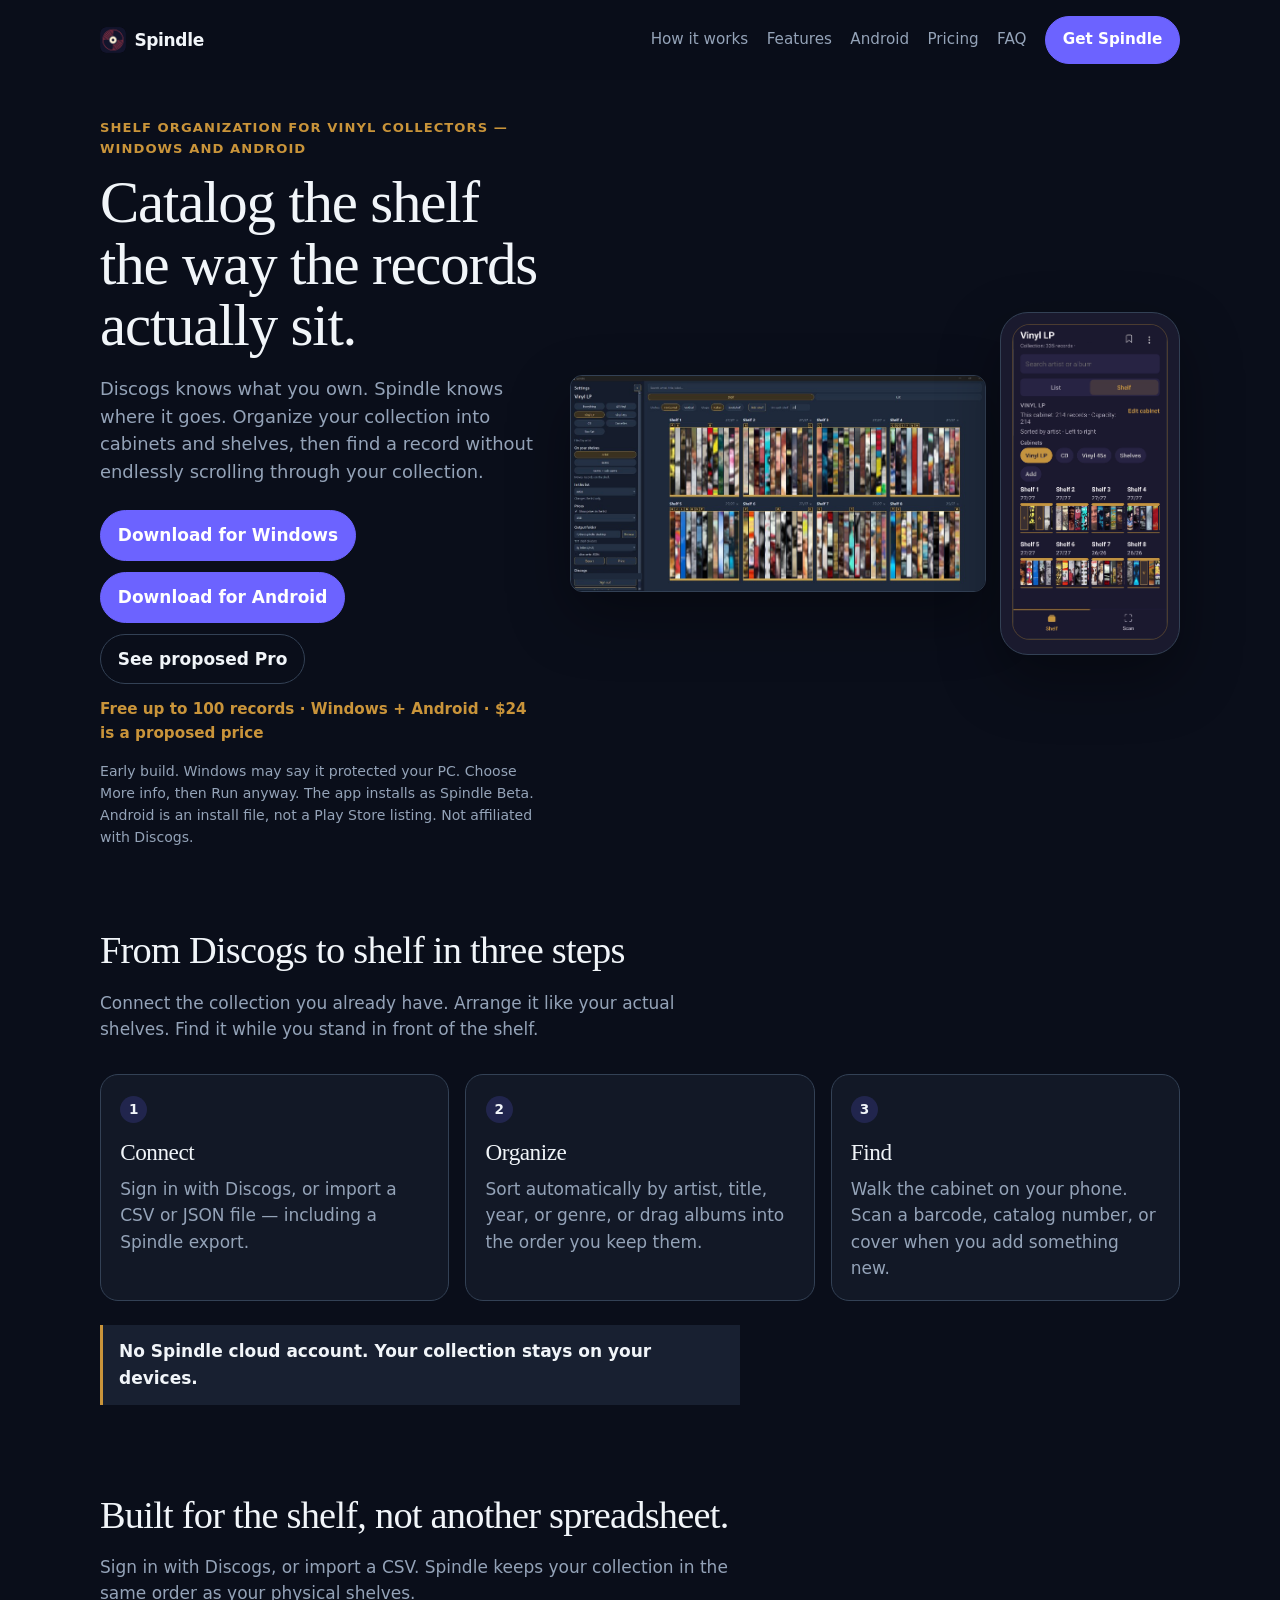
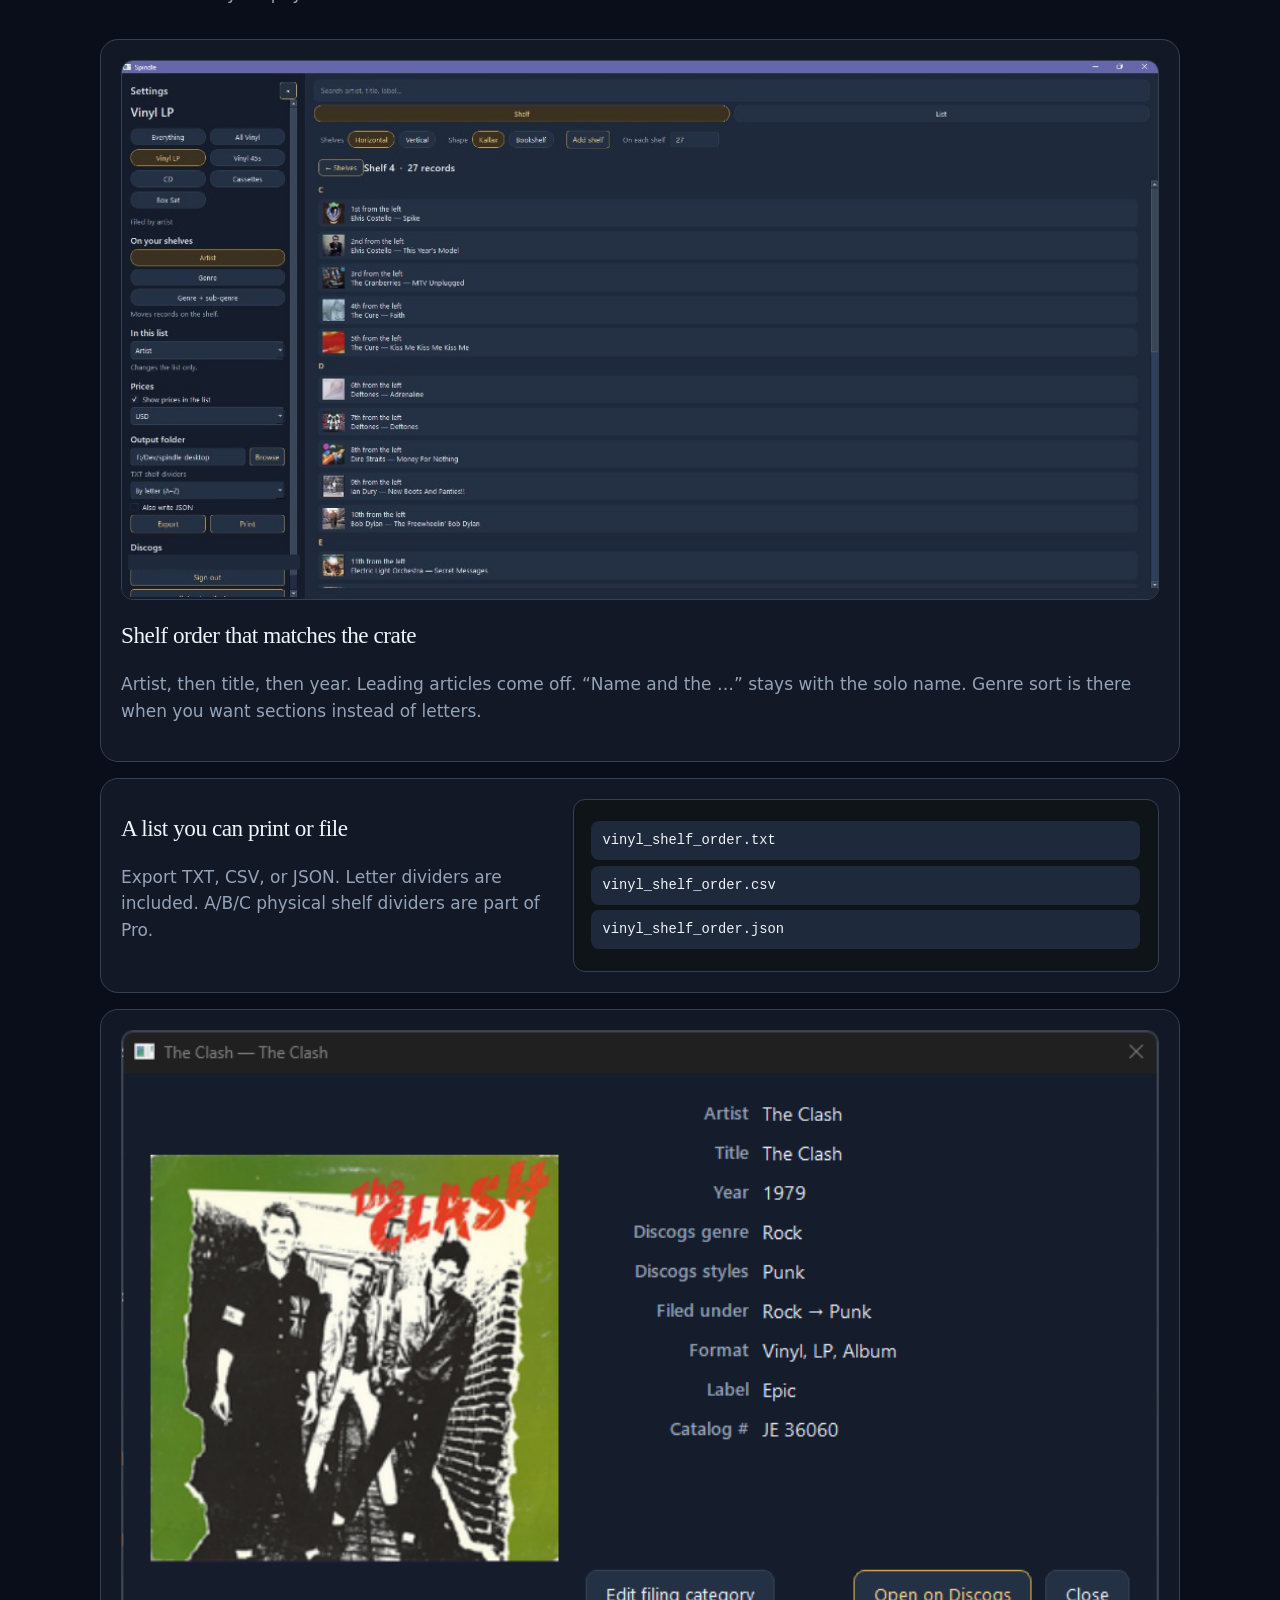
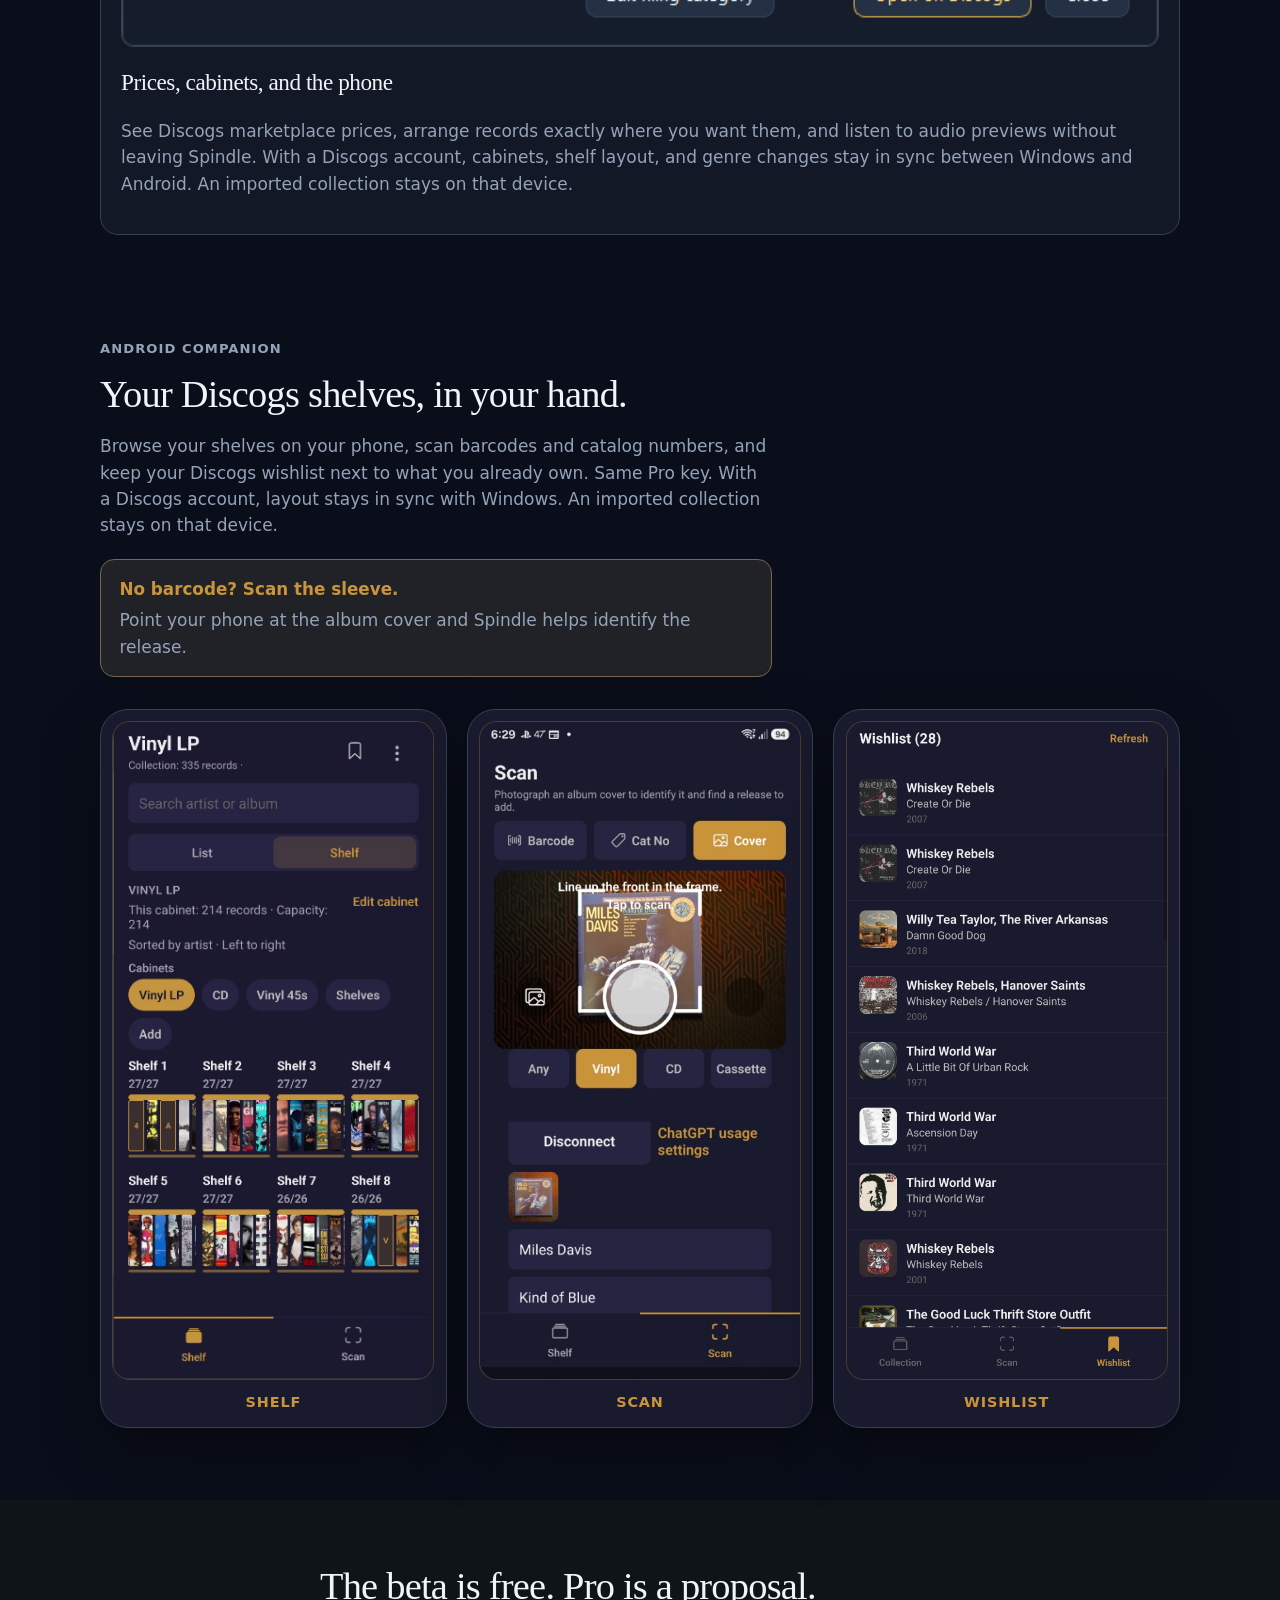
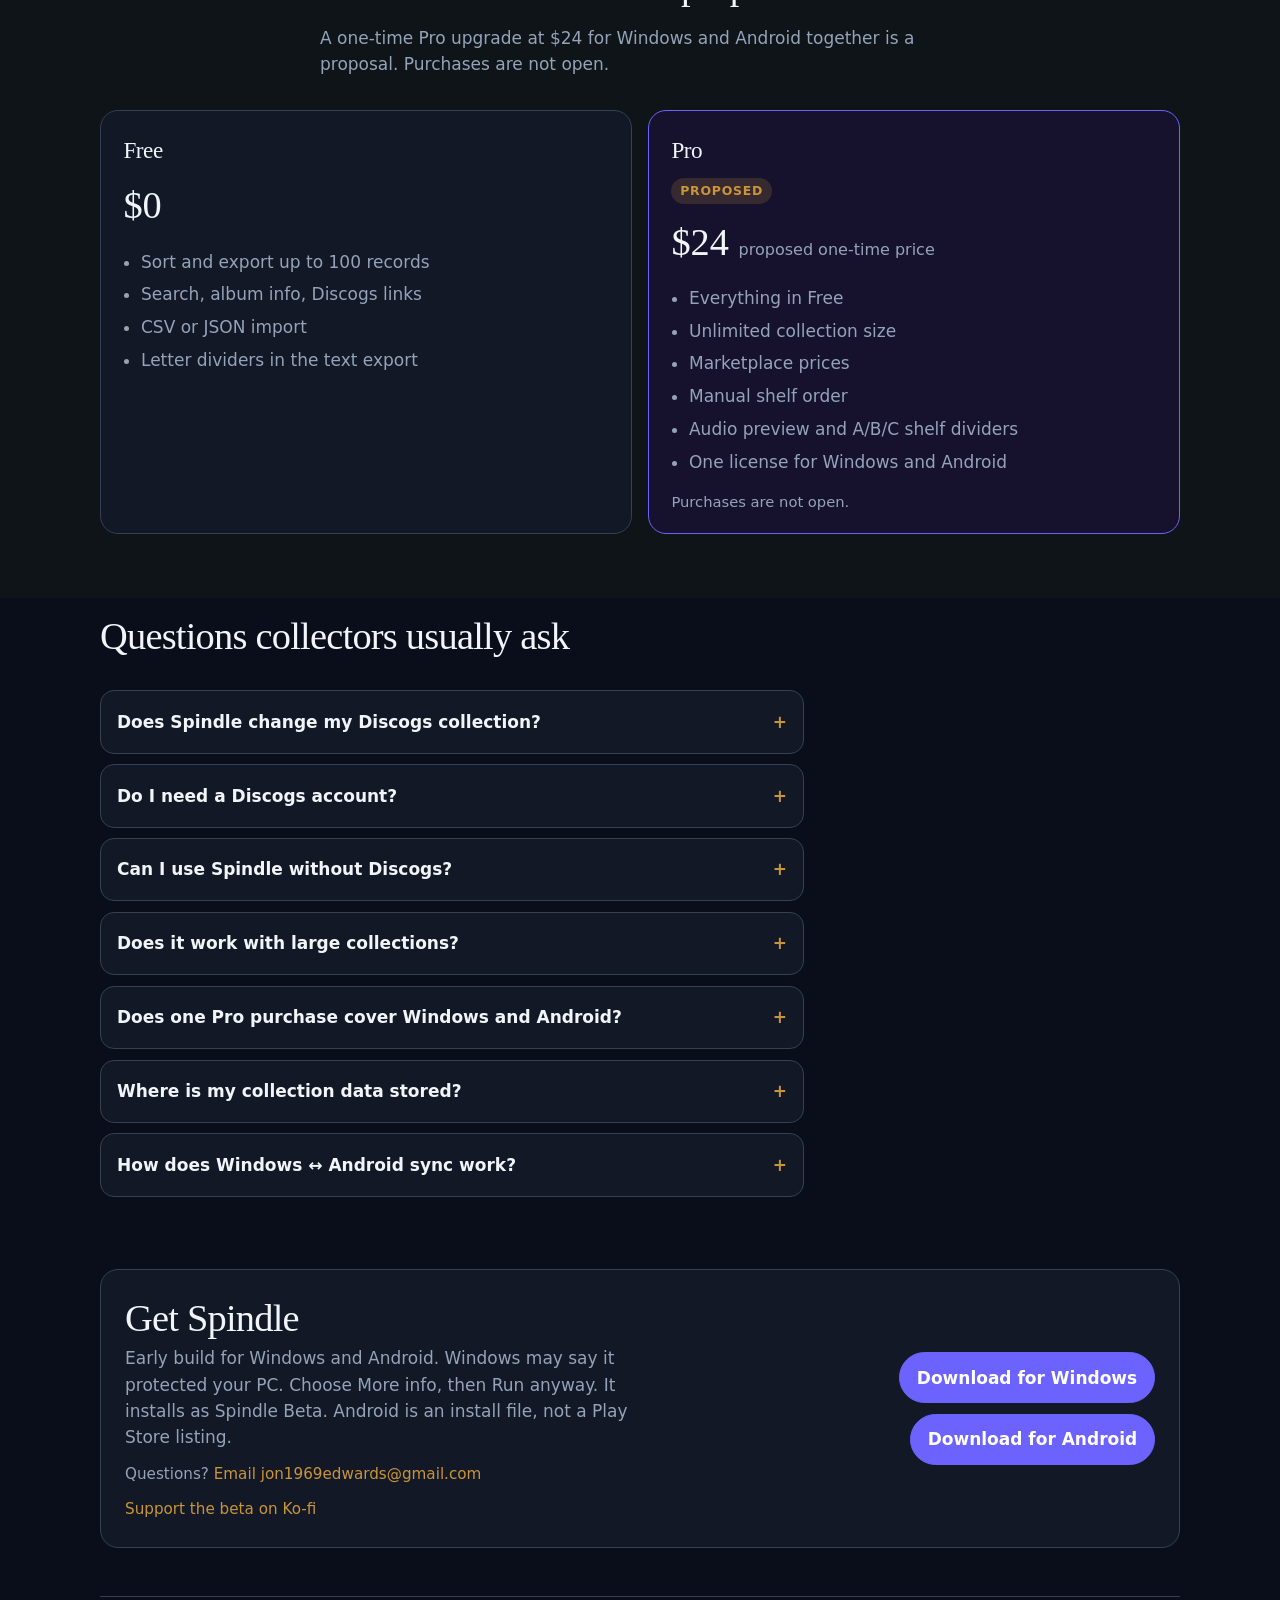
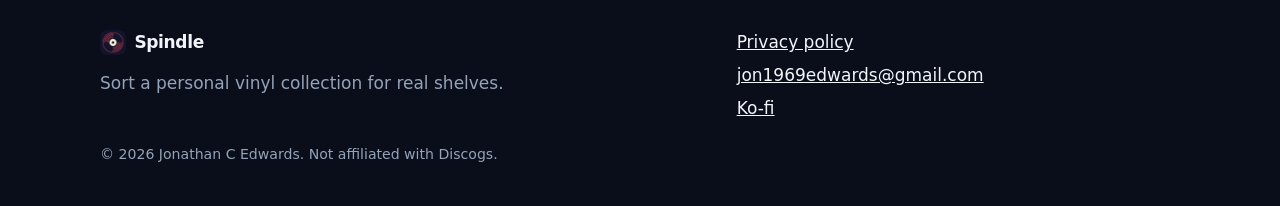
==== commit 702024f4: "Add Ko-fi support link to Handoff, index, and privacy pages for user contributions." ====
--- a/index.html
+++ b/index.html
@@ -238,6 +238,7 @@
         <h2>Get Spindle</h2>
         <p>Early build for Windows and Android. Windows may say it protected your PC. Choose More info, then Run anyway. It installs as Spindle Beta. Android is an install file, not a Play Store listing.</p>
         <p class="cta-contact">Questions? <a href="mailto:jon1969edwards@gmail.com">Email jon1969edwards@gmail.com</a></p>
+        <p class="cta-contact"><a href="https://ko-fi.com/jonathan1969edwards">Support the beta on Ko-fi</a></p>
       </div>
       <div class="cta-actions">
         <a class="button" href="https://github.com/Jon1969Edwards/spindle/releases/download/v1.0.0-beta/Spindle-Setup-beta.exe">Download for Windows</a>
@@ -257,6 +258,7 @@
     <div>
       <a href="privacy.html">Privacy policy</a>
       <a href="mailto:jon1969edwards@gmail.com">jon1969edwards@gmail.com</a>
+      <a href="https://ko-fi.com/jonathan1969edwards">Ko-fi</a>
     </div>
     <p class="fine">© 2026 Jonathan C Edwards. Not affiliated with Discogs.</p>
   </footer>
--- a/styles.css
+++ b/styles.css
@@ -538,6 +538,20 @@
   background: #1a1a2e;
 }
 
+.phone-row .phone-frame img {
+  aspect-ratio: 341 / 697;
+  object-fit: cover;
+  object-position: center 40%;
+}
+
+.phone-row .phone-frame:nth-child(2) img {
+  object-position: center 18%;
+}
+
+.phone-row .phone-frame:nth-child(3) img {
+  object-position: center 72%;
+}
+
 .phone-frame figcaption {
   margin: 0.7rem 0 0;
   text-align: center;
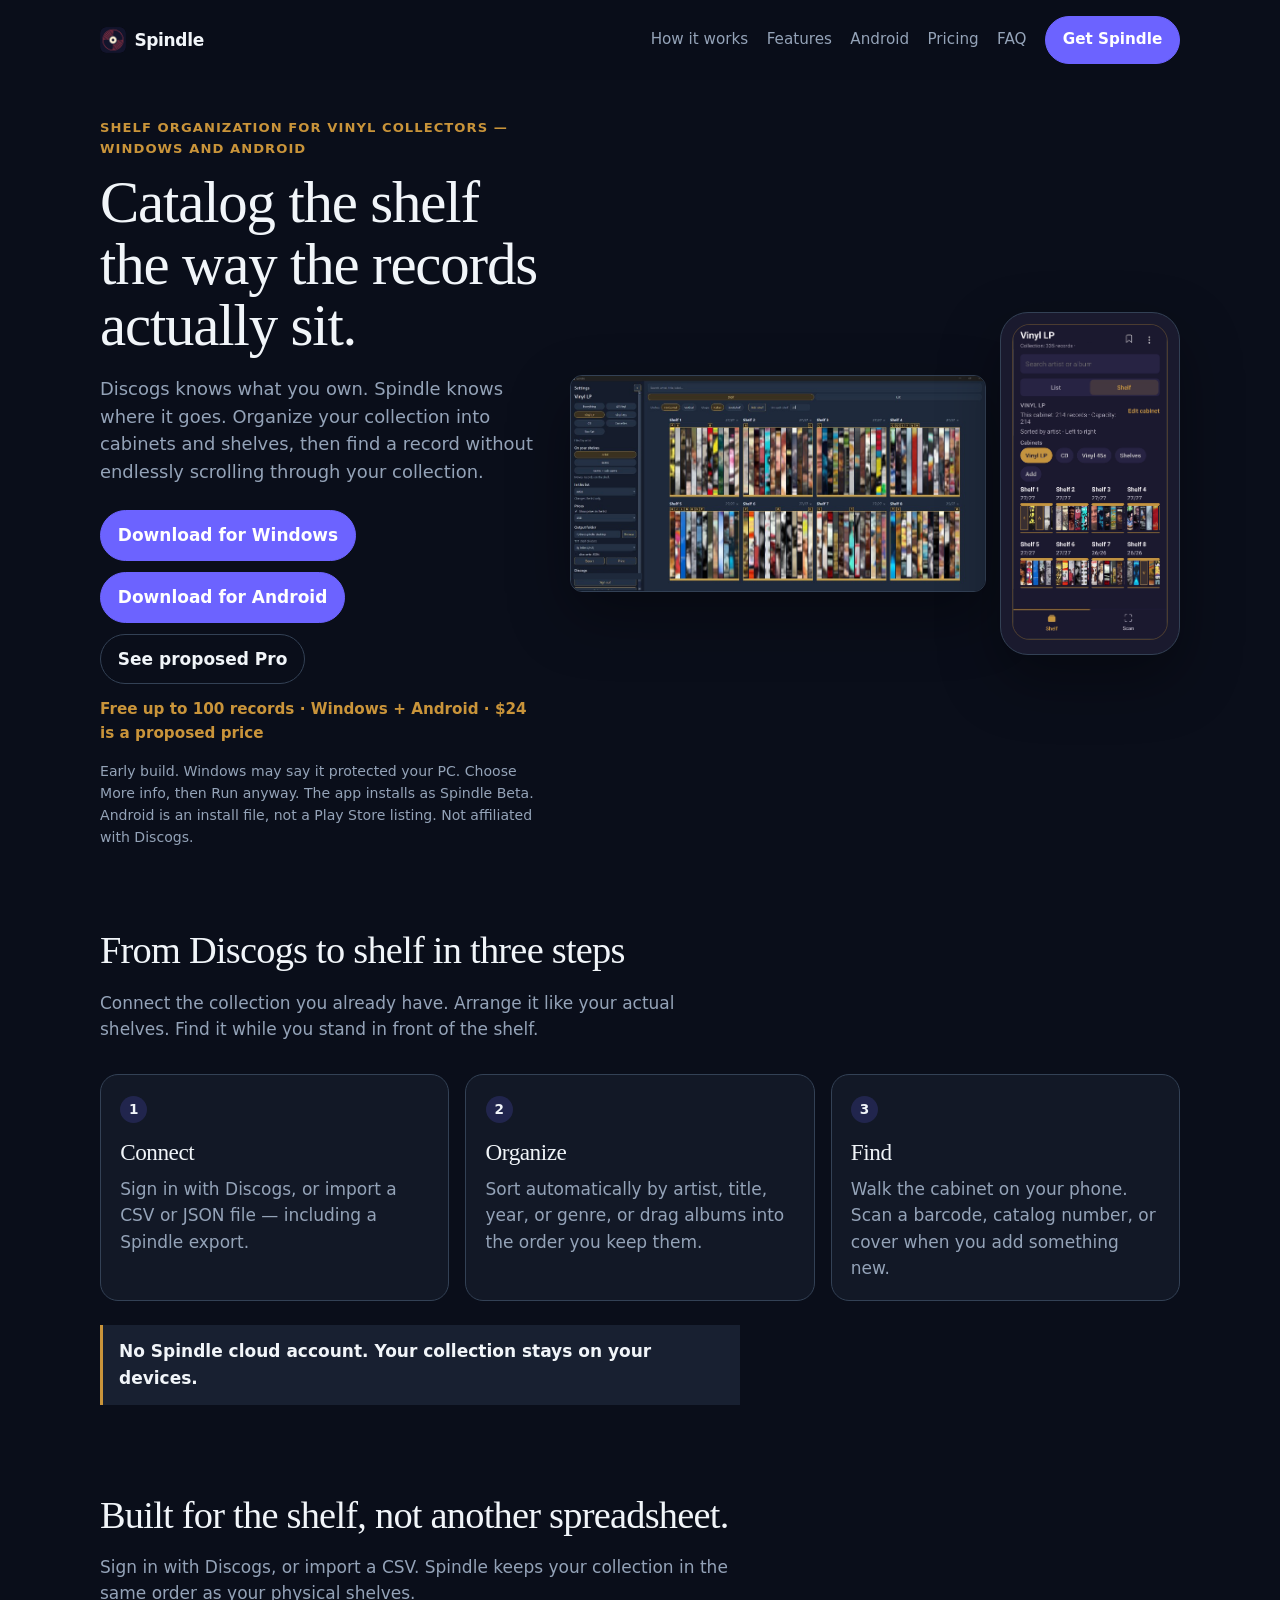
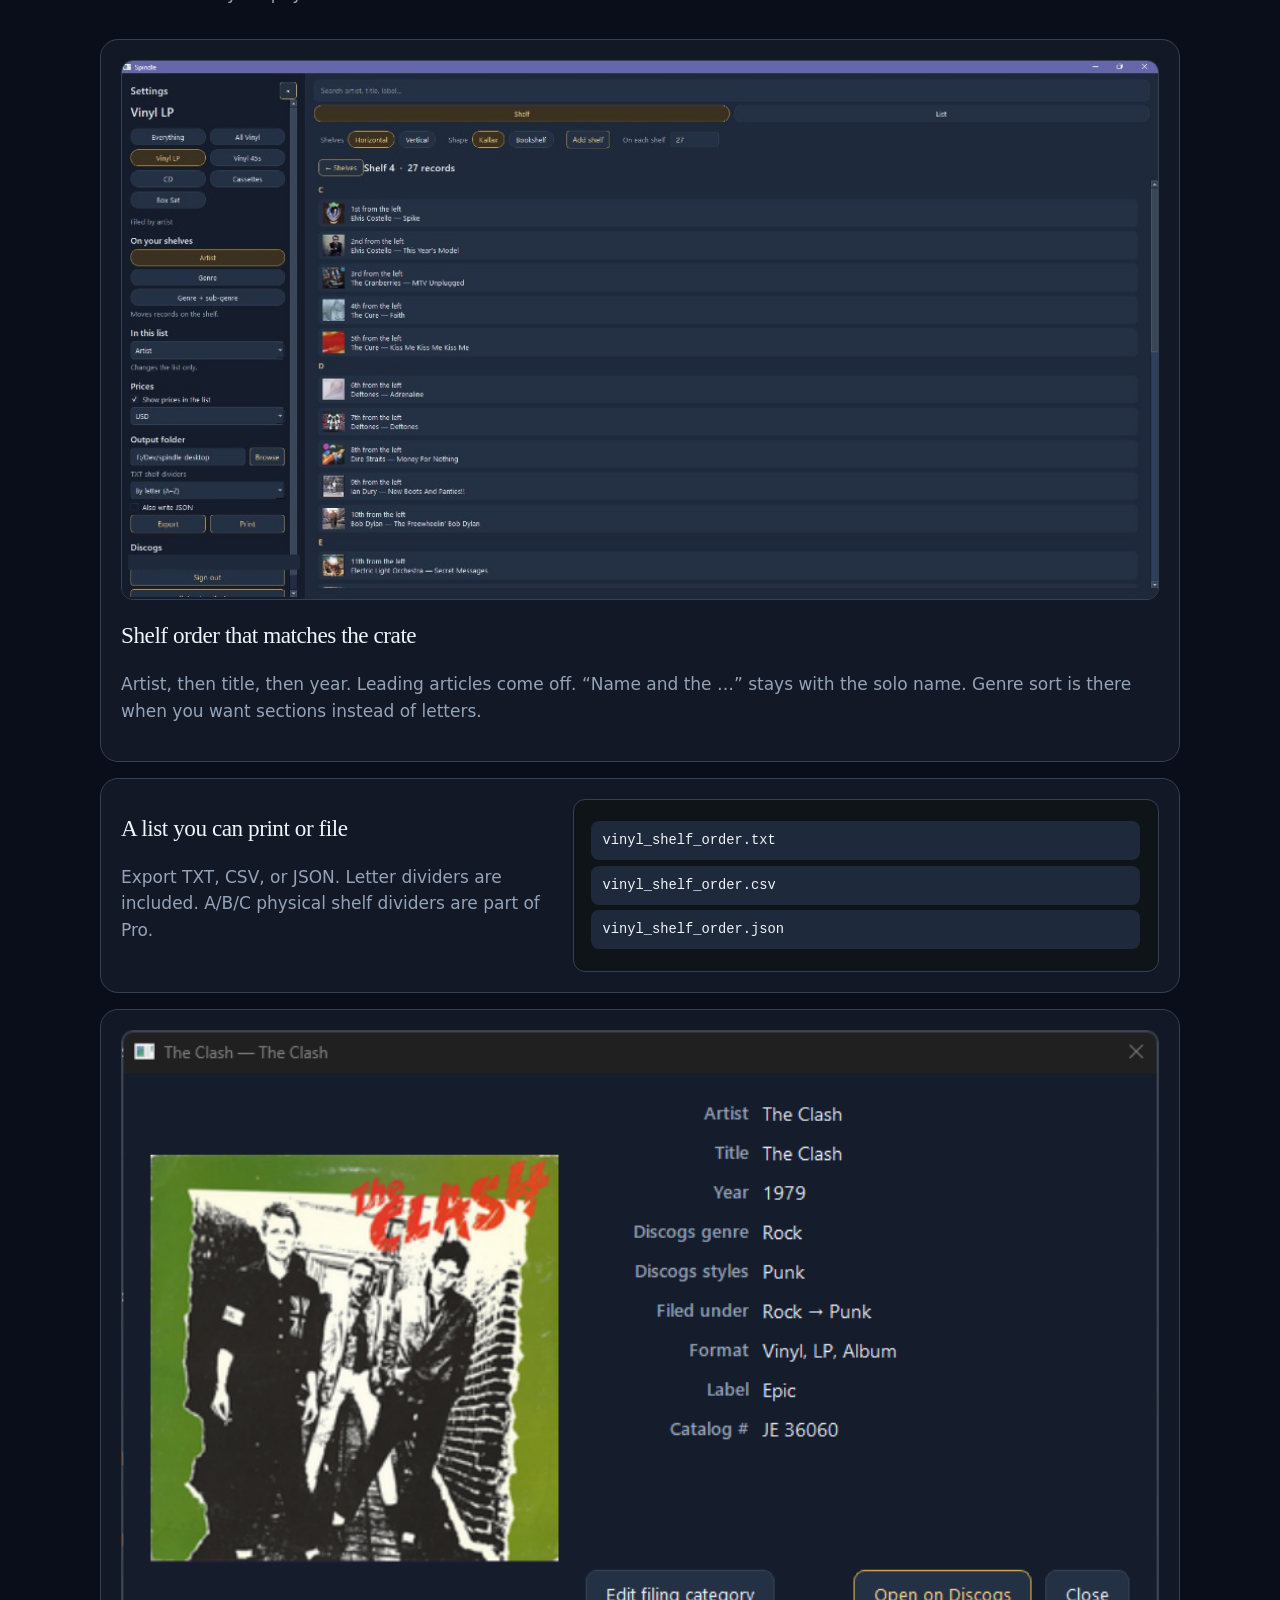
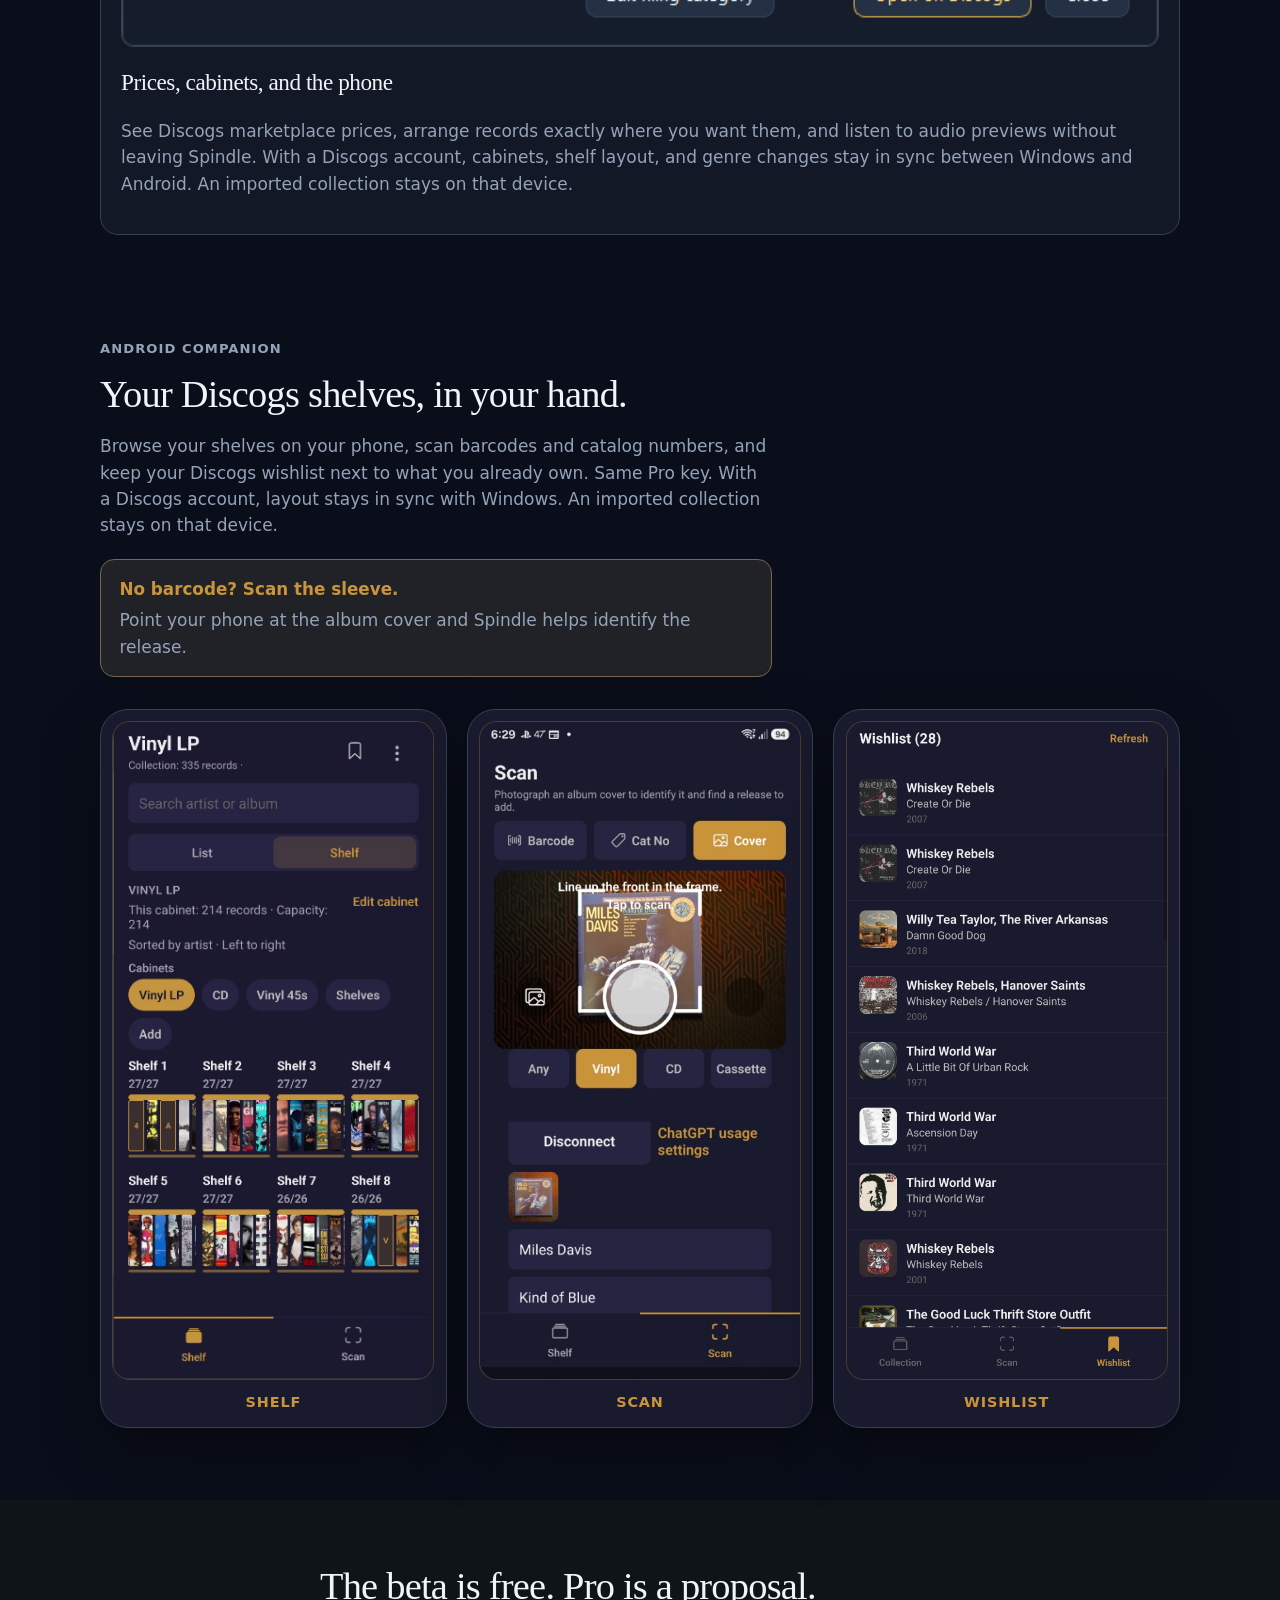
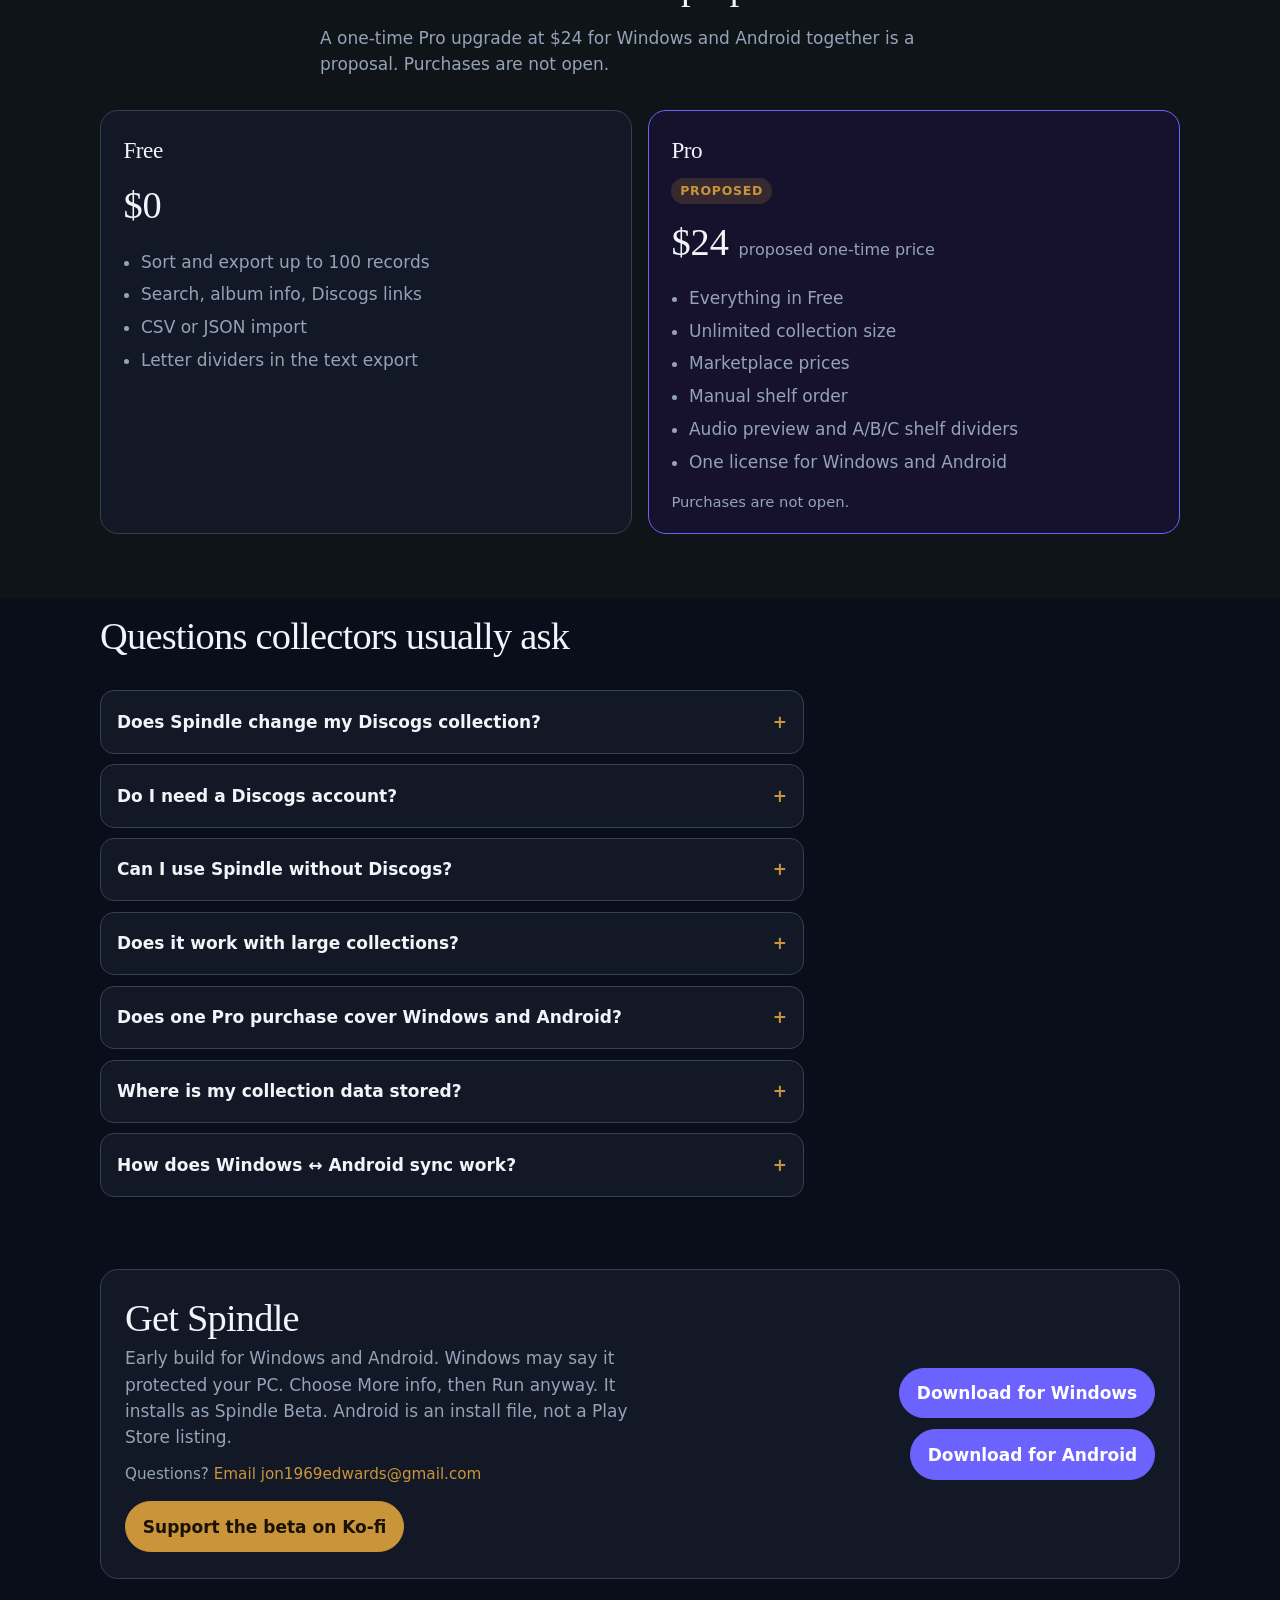
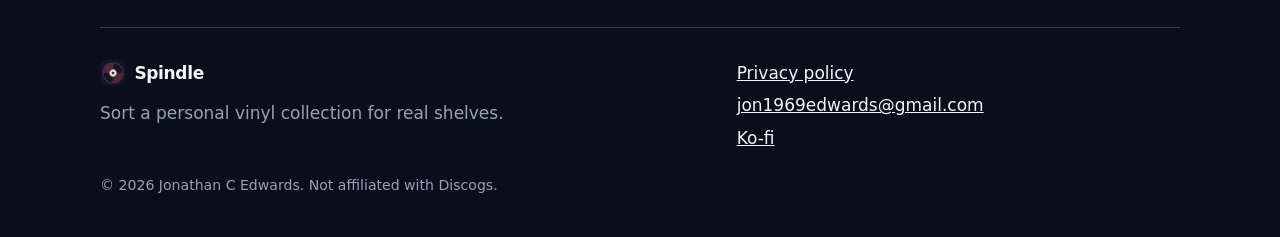
==== commit 0453c222: "Refactor Ko-fi support link in index.html to a button style for better visibility and user experienc" ====
--- a/index.html
+++ b/index.html
@@ -238,7 +238,7 @@
         <h2>Get Spindle</h2>
         <p>Early build for Windows and Android. Windows may say it protected your PC. Choose More info, then Run anyway. It installs as Spindle Beta. Android is an install file, not a Play Store listing.</p>
         <p class="cta-contact">Questions? <a href="mailto:jon1969edwards@gmail.com">Email jon1969edwards@gmail.com</a></p>
-        <p class="cta-contact"><a href="https://ko-fi.com/jonathan1969edwards">Support the beta on Ko-fi</a></p>
+        <a class="button button-kofi" href="https://ko-fi.com/jonathan1969edwards">Support the beta on Ko-fi</a>
       </div>
       <div class="cta-actions">
         <a class="button" href="https://github.com/Jon1969Edwards/spindle/releases/download/v1.0.0-beta/Spindle-Setup-beta.exe">Download for Windows</a>
--- a/styles.css
+++ b/styles.css
@@ -649,6 +649,18 @@
 
 .cta-contact a:hover { text-decoration: underline; }
 
+.button.button-kofi {
+  margin-top: 0.95rem;
+  background: var(--gold);
+  border-color: var(--gold);
+  color: #1a1206 !important;
+}
+
+.button.button-kofi:hover {
+  background: #dbb15a;
+  border-color: #dbb15a;
+}
+
 .cta-actions {
   display: flex;
   flex-wrap: wrap;
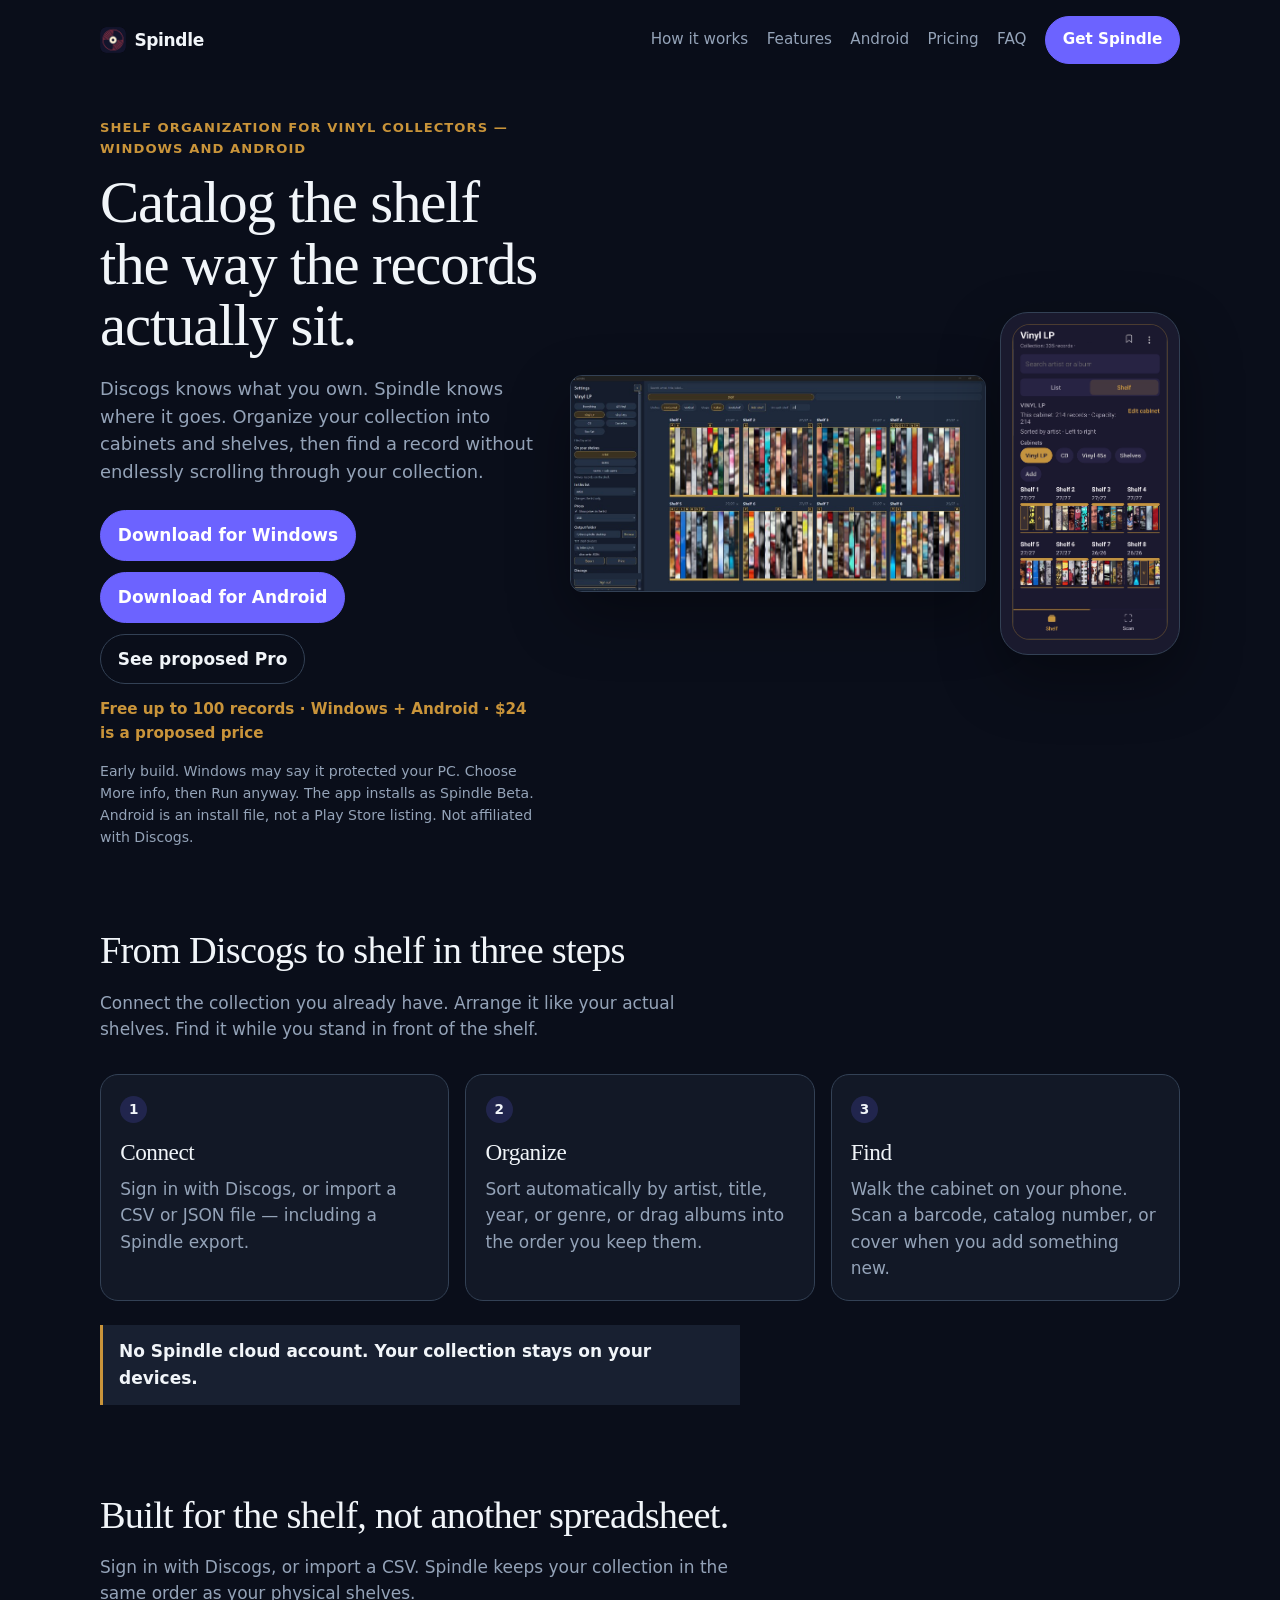
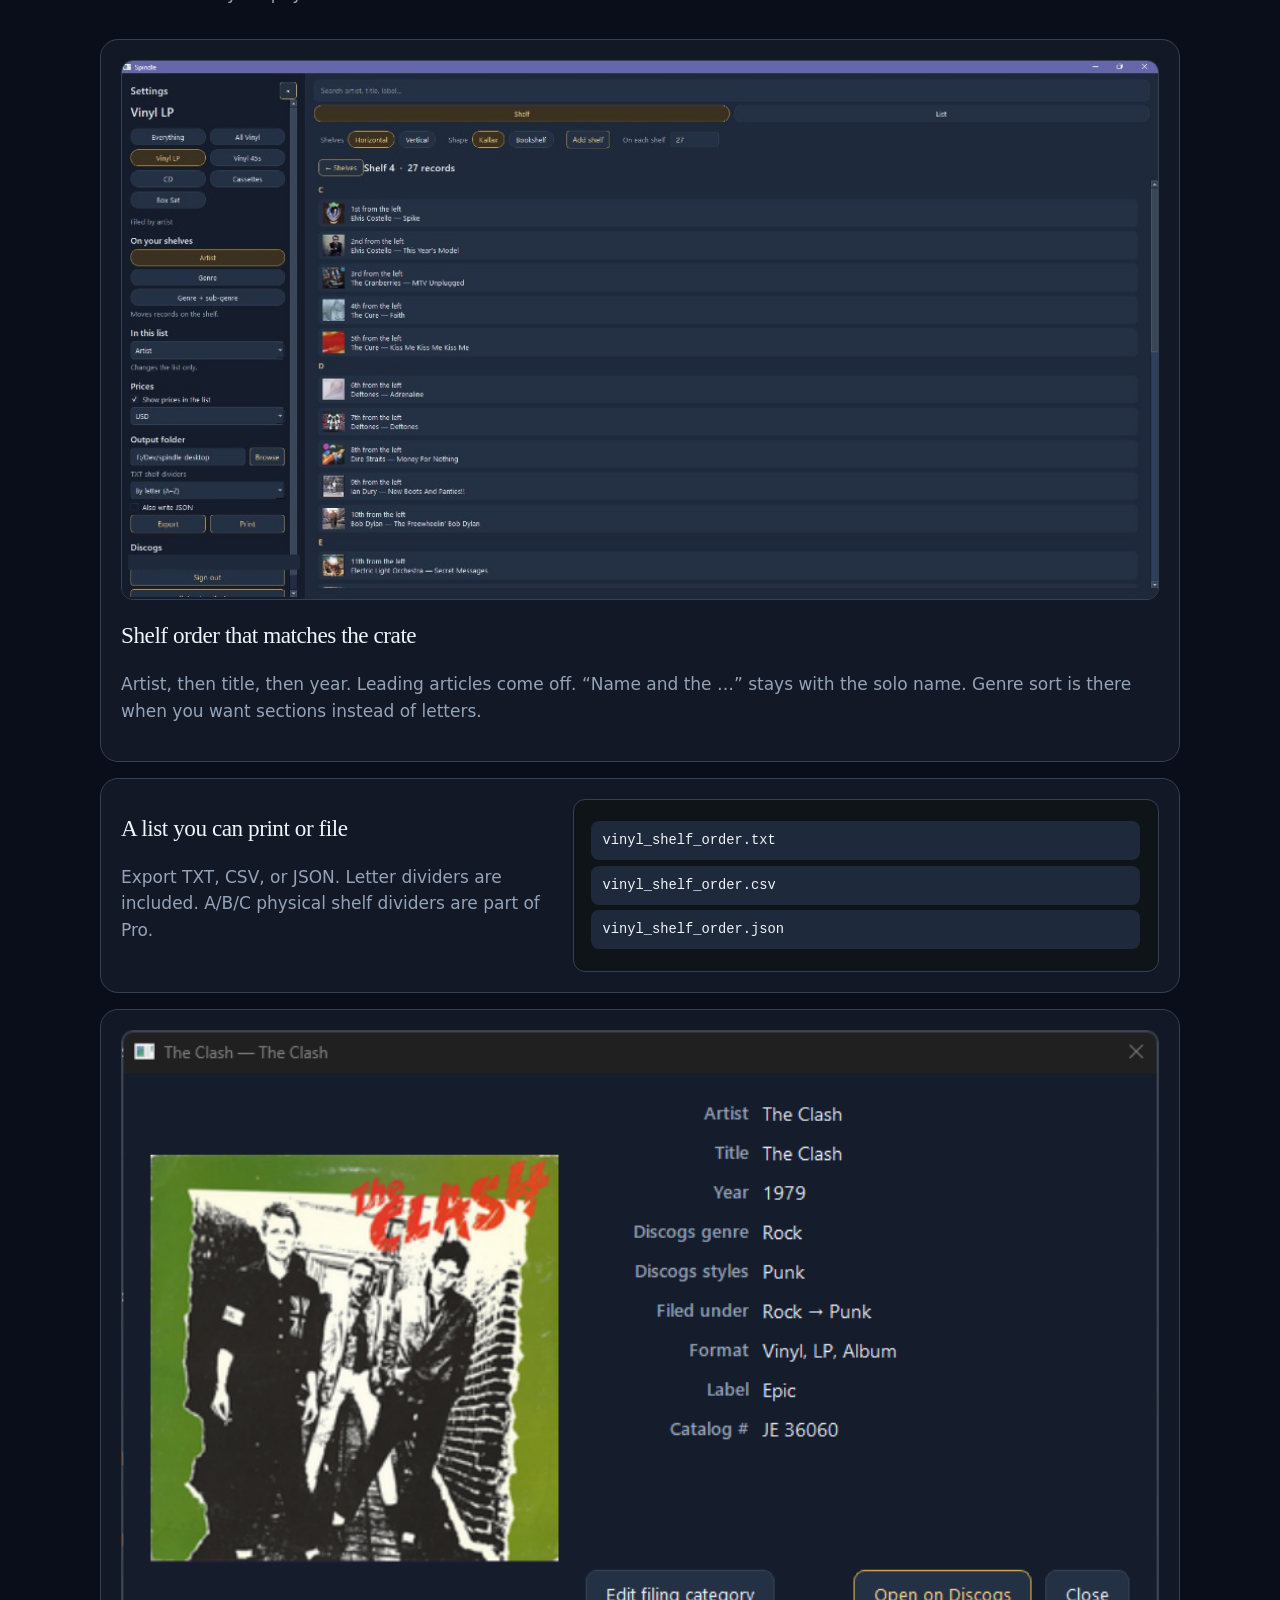
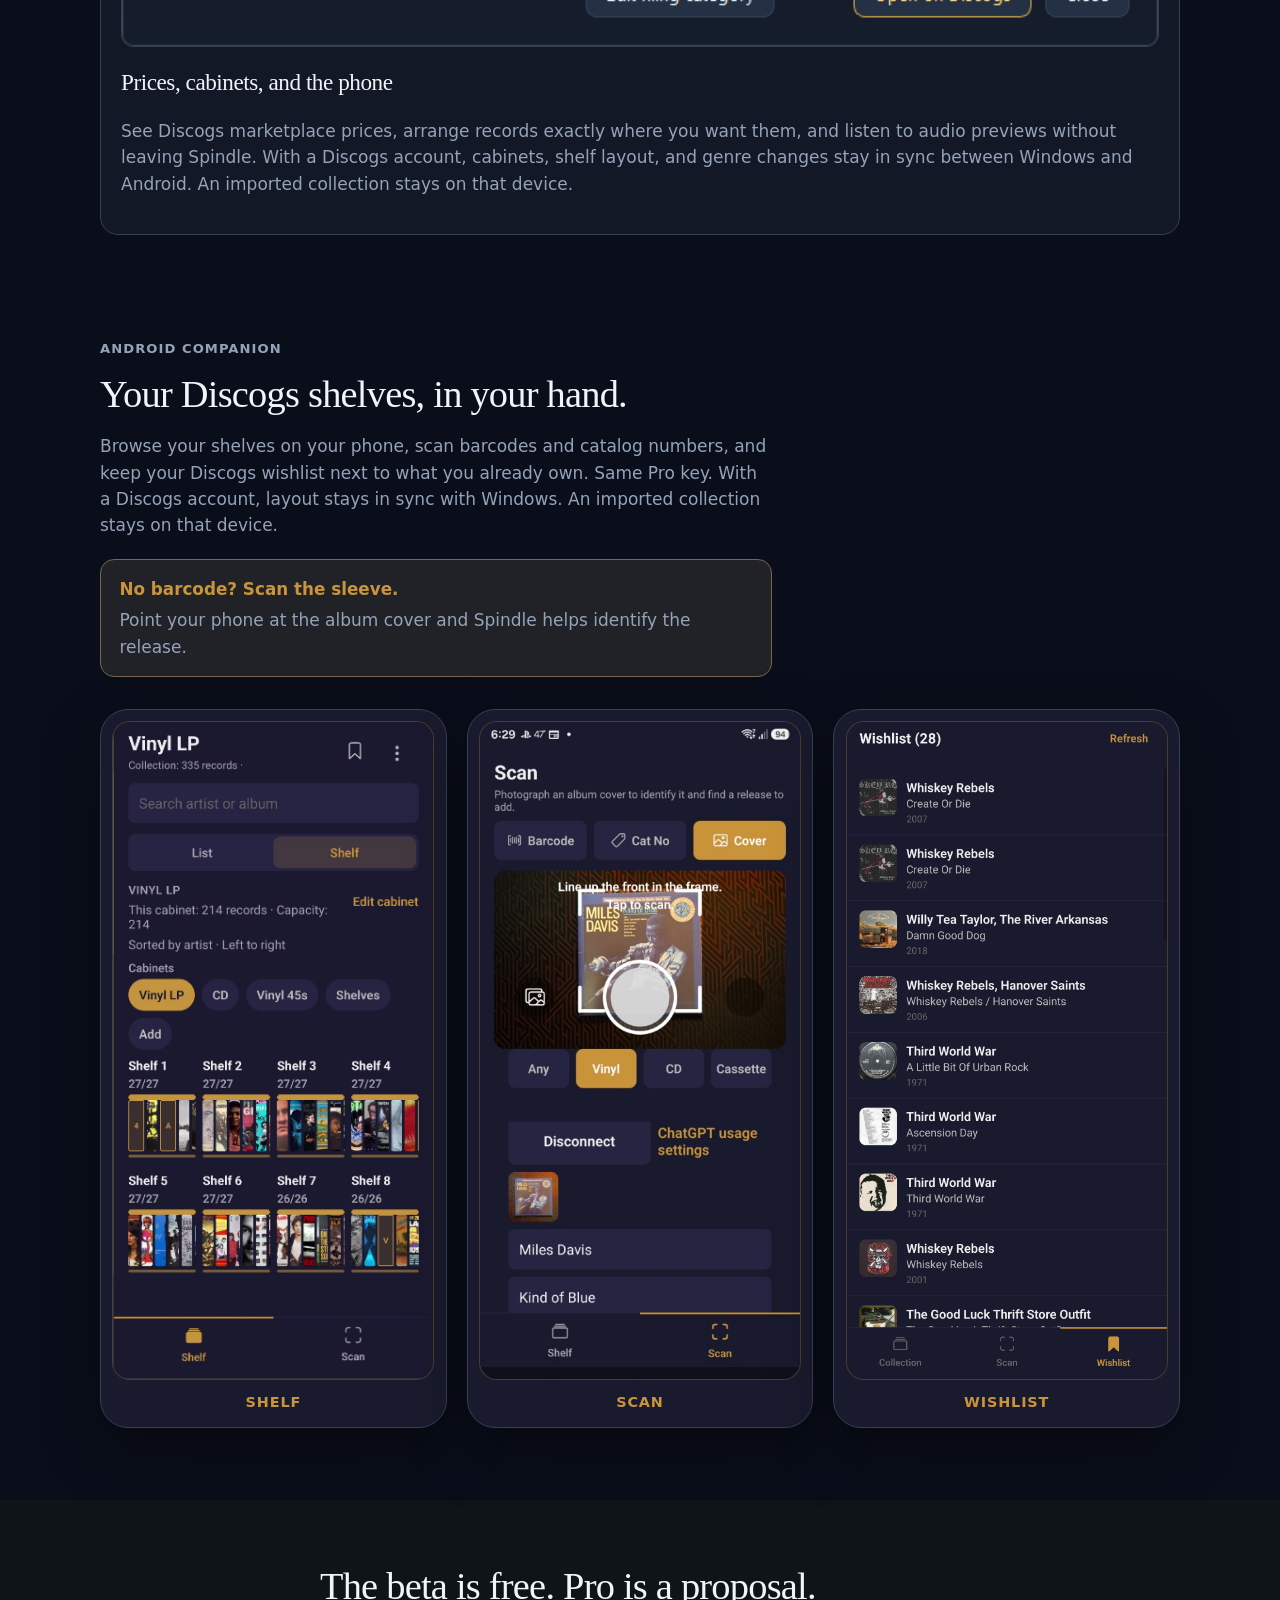
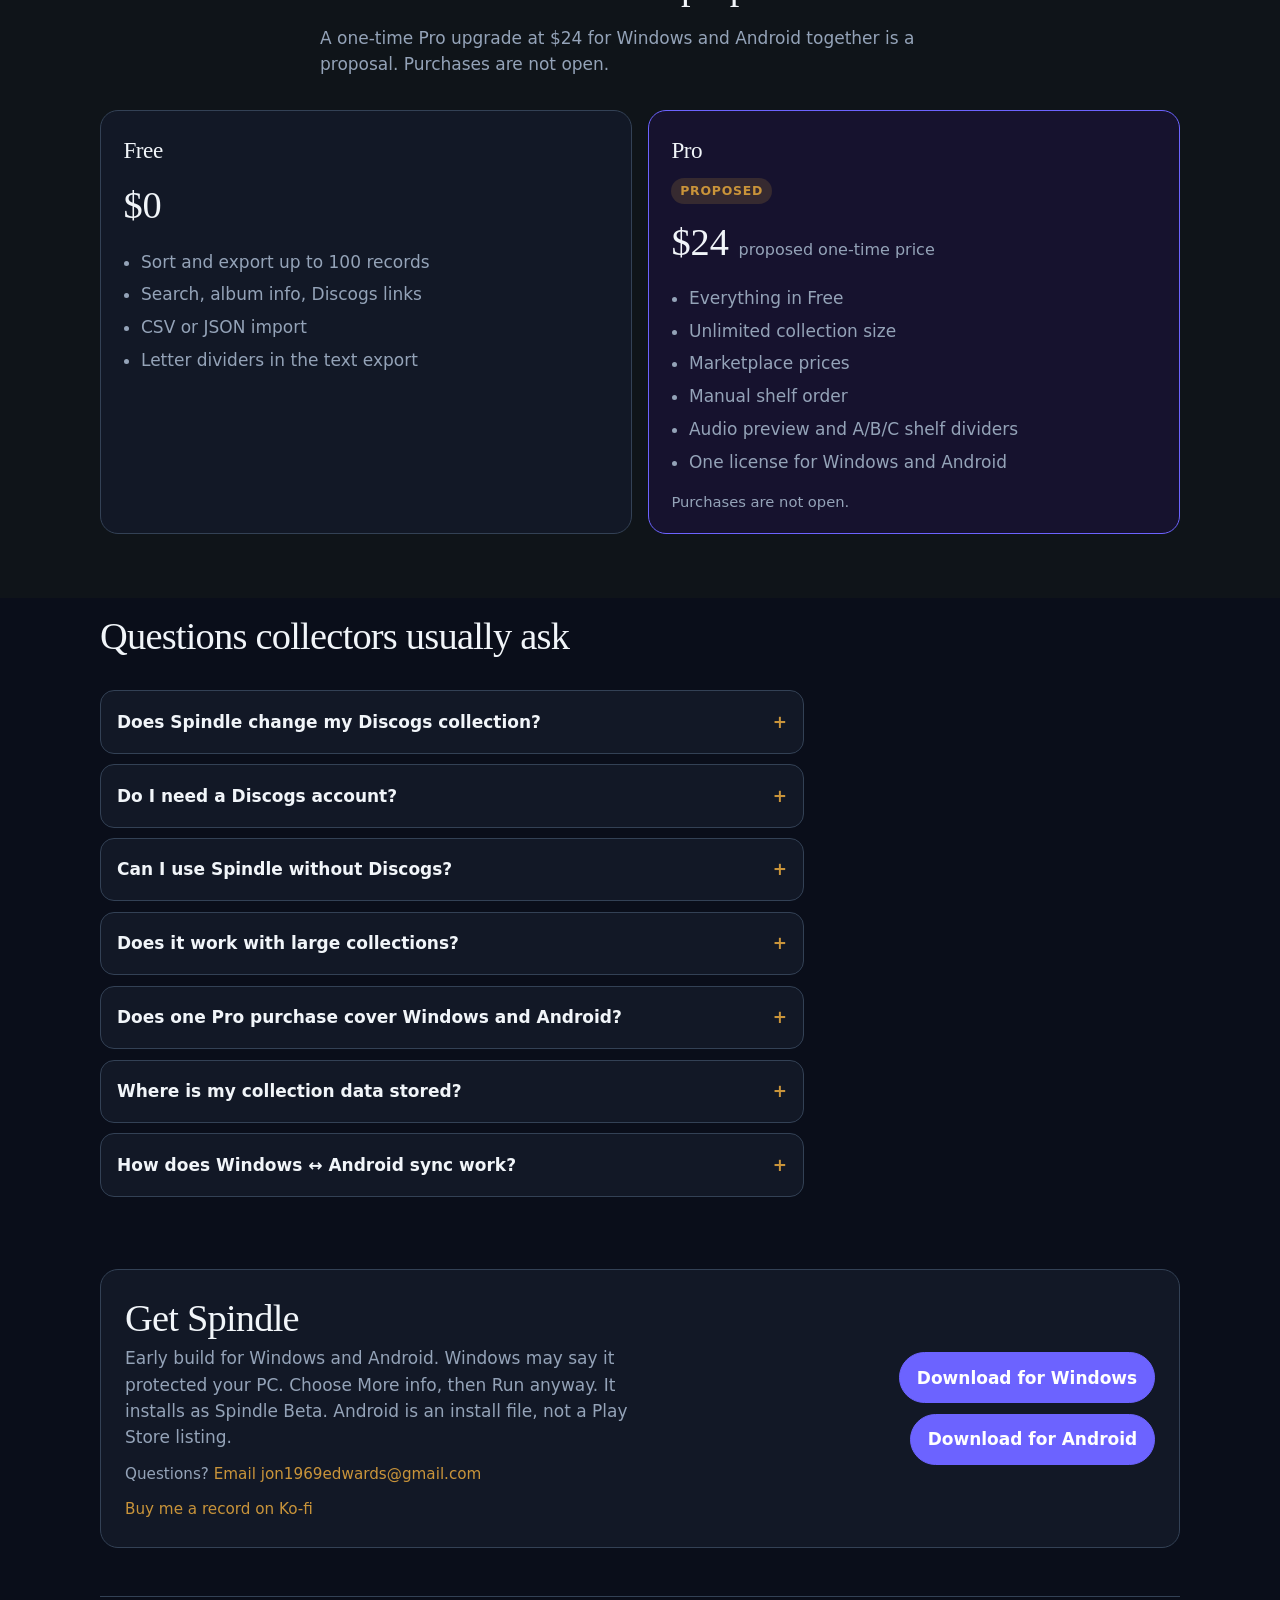
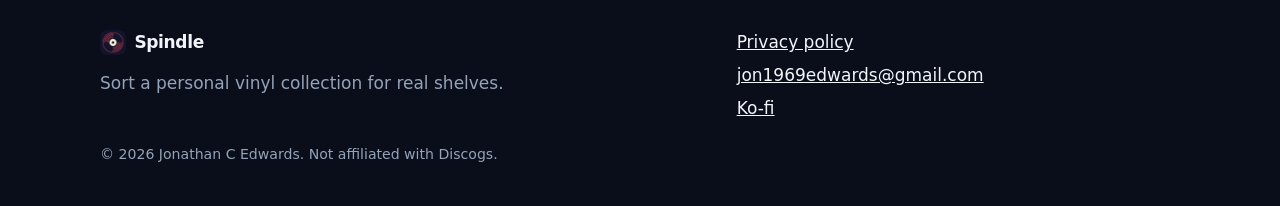
==== commit c151fe9e: "Update Ko-fi support integration across pages, replacing button style with a text link in index.html" ====
--- a/index.html
+++ b/index.html
@@ -238,7 +238,7 @@
         <h2>Get Spindle</h2>
         <p>Early build for Windows and Android. Windows may say it protected your PC. Choose More info, then Run anyway. It installs as Spindle Beta. Android is an install file, not a Play Store listing.</p>
         <p class="cta-contact">Questions? <a href="mailto:jon1969edwards@gmail.com">Email jon1969edwards@gmail.com</a></p>
-        <a class="button button-kofi" href="https://ko-fi.com/jonathan1969edwards">Support the beta on Ko-fi</a>
+        <p class="cta-contact"><a href="https://ko-fi.com/jonathan1969edwards">Buy me a record on Ko-fi</a></p>
       </div>
       <div class="cta-actions">
         <a class="button" href="https://github.com/Jon1969Edwards/spindle/releases/download/v1.0.0-beta/Spindle-Setup-beta.exe">Download for Windows</a>
@@ -307,5 +307,14 @@
       }
     })();
   </script>
+  <script src="https://storage.ko-fi.com/cdn/scripts/overlay-widget.js"></script>
+  <script>
+    kofiWidgetOverlay.draw("jonathan1969edwards", {
+      "type": "floating-chat",
+      "floating-chat.donateButton.text": "Buy me a record",
+      "floating-chat.donateButton.background-color": "#c9943a",
+      "floating-chat.donateButton.text-color": "#1a1206"
+    });
+  </script>
 </body>
 </html>
--- a/styles.css
+++ b/styles.css
@@ -649,18 +649,6 @@
 
 .cta-contact a:hover { text-decoration: underline; }
 
-.button.button-kofi {
-  margin-top: 0.95rem;
-  background: var(--gold);
-  border-color: var(--gold);
-  color: #1a1206 !important;
-}
-
-.button.button-kofi:hover {
-  background: #dbb15a;
-  border-color: #dbb15a;
-}
-
 .cta-actions {
   display: flex;
   flex-wrap: wrap;
